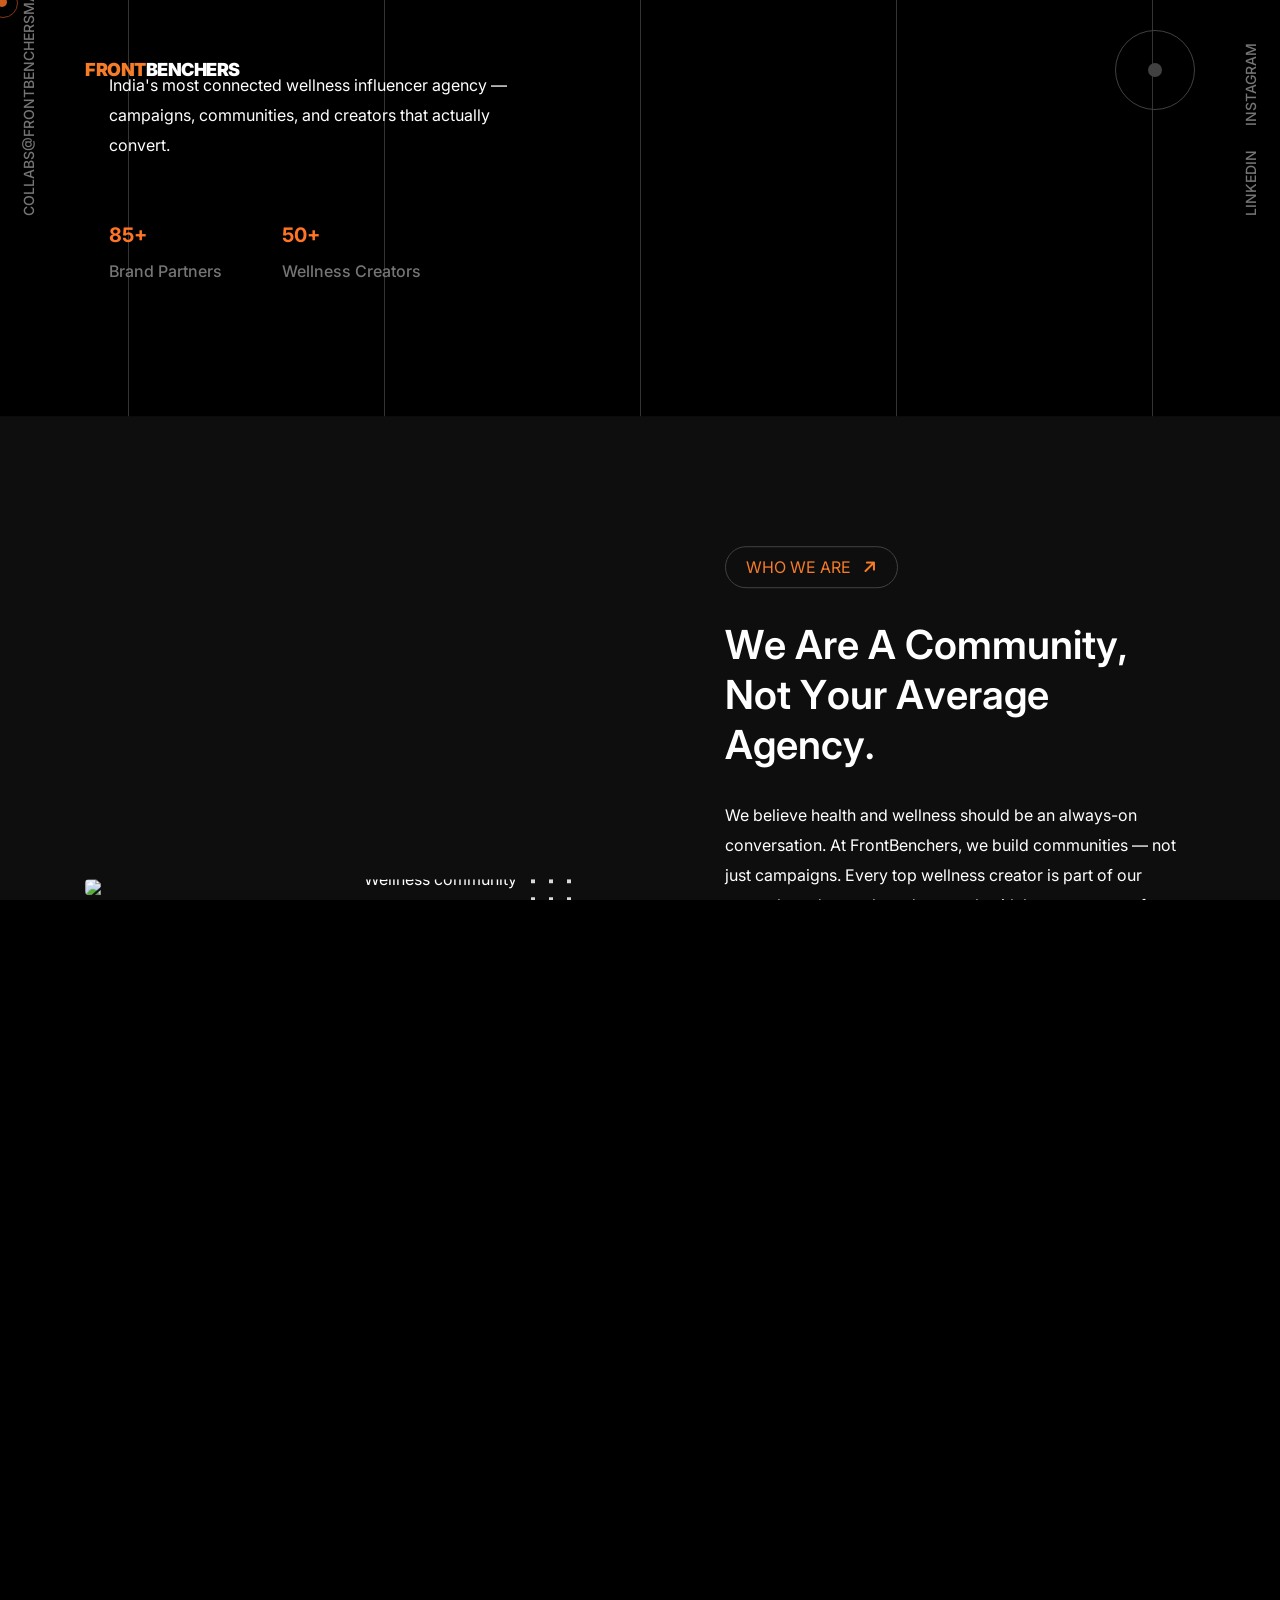
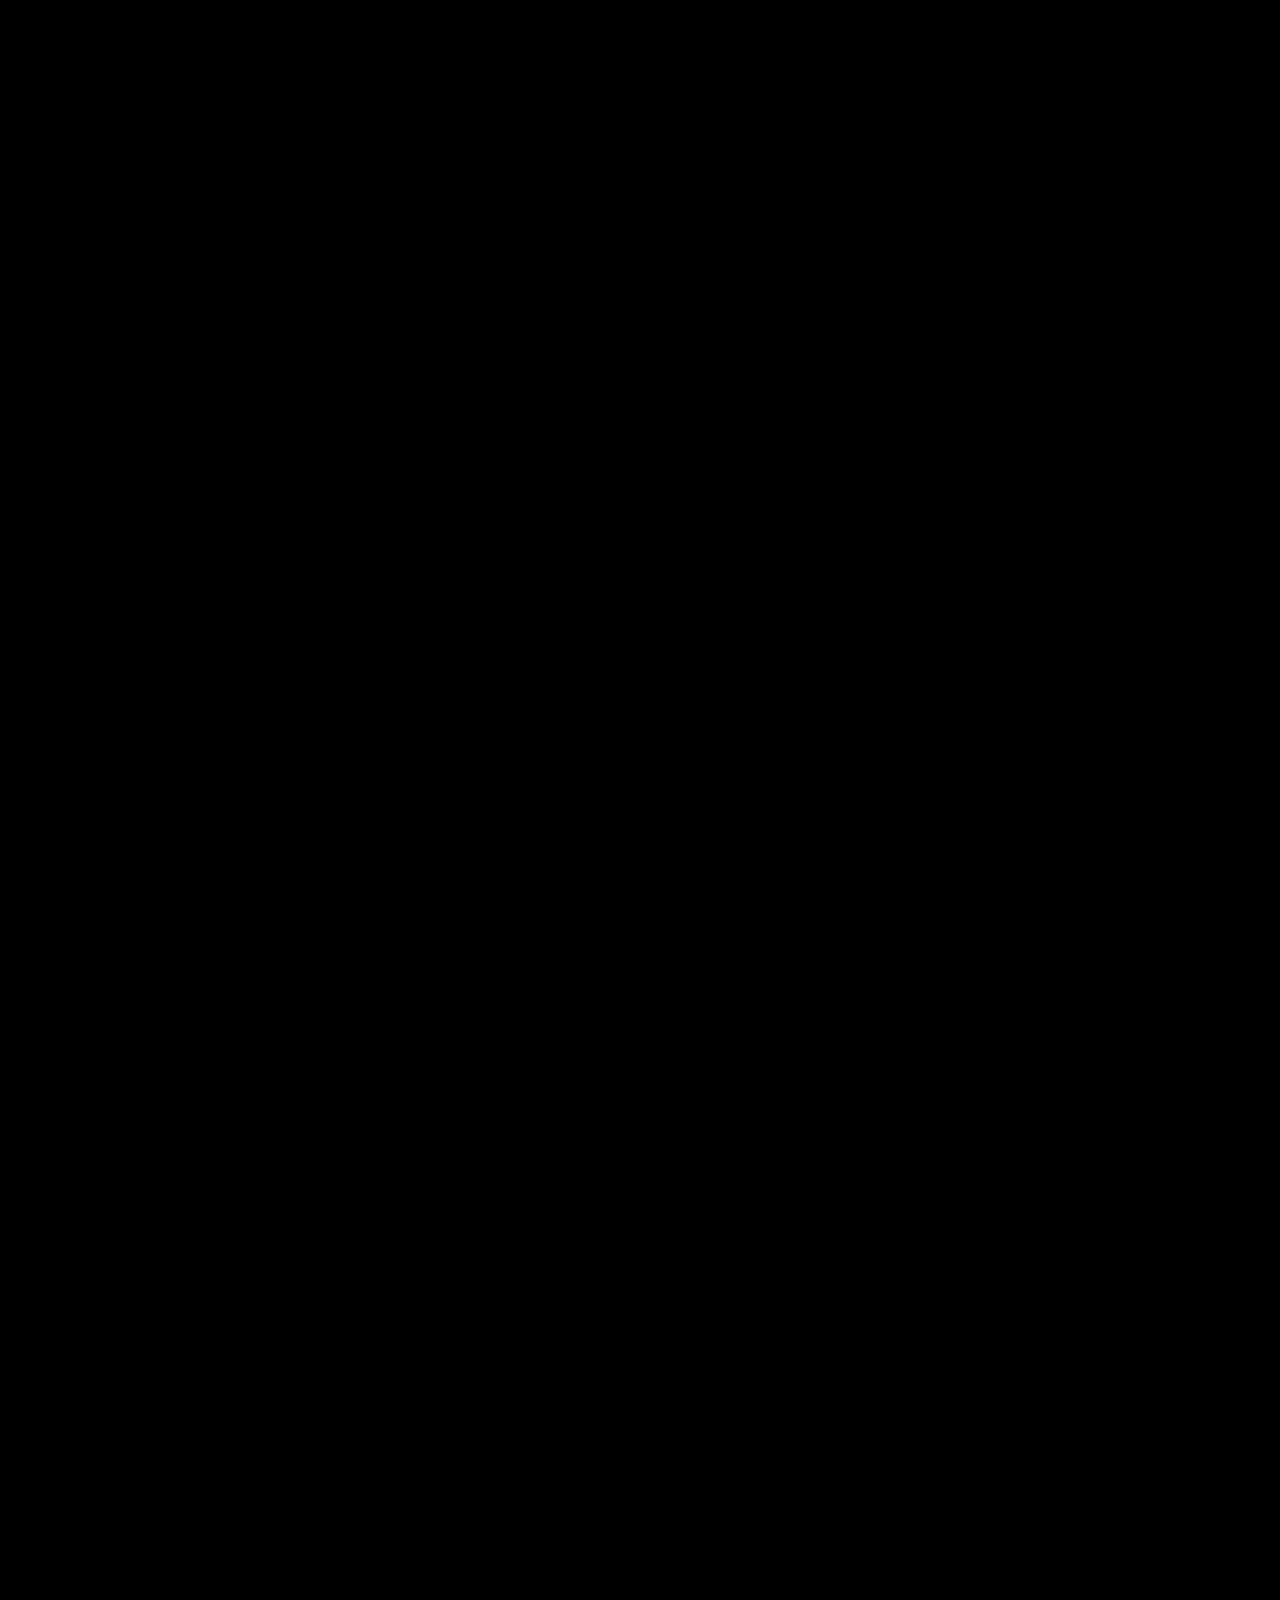
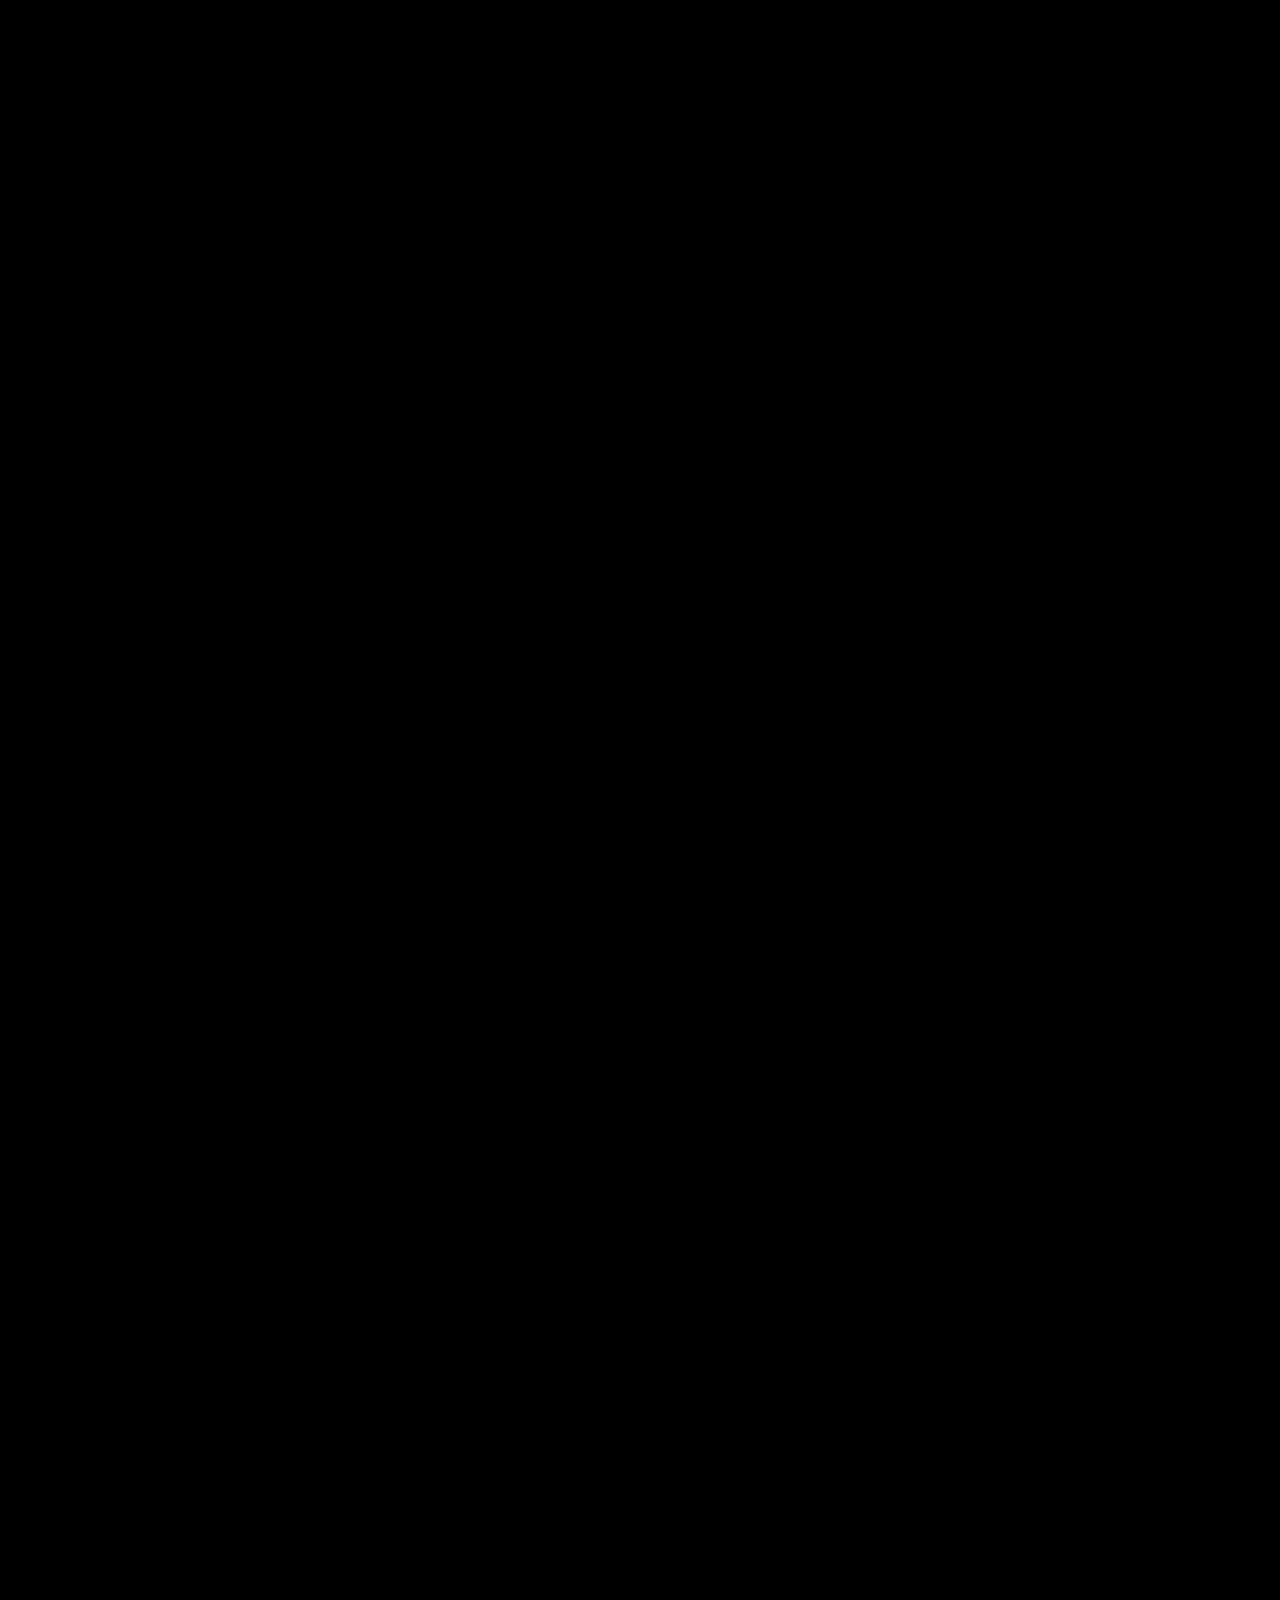
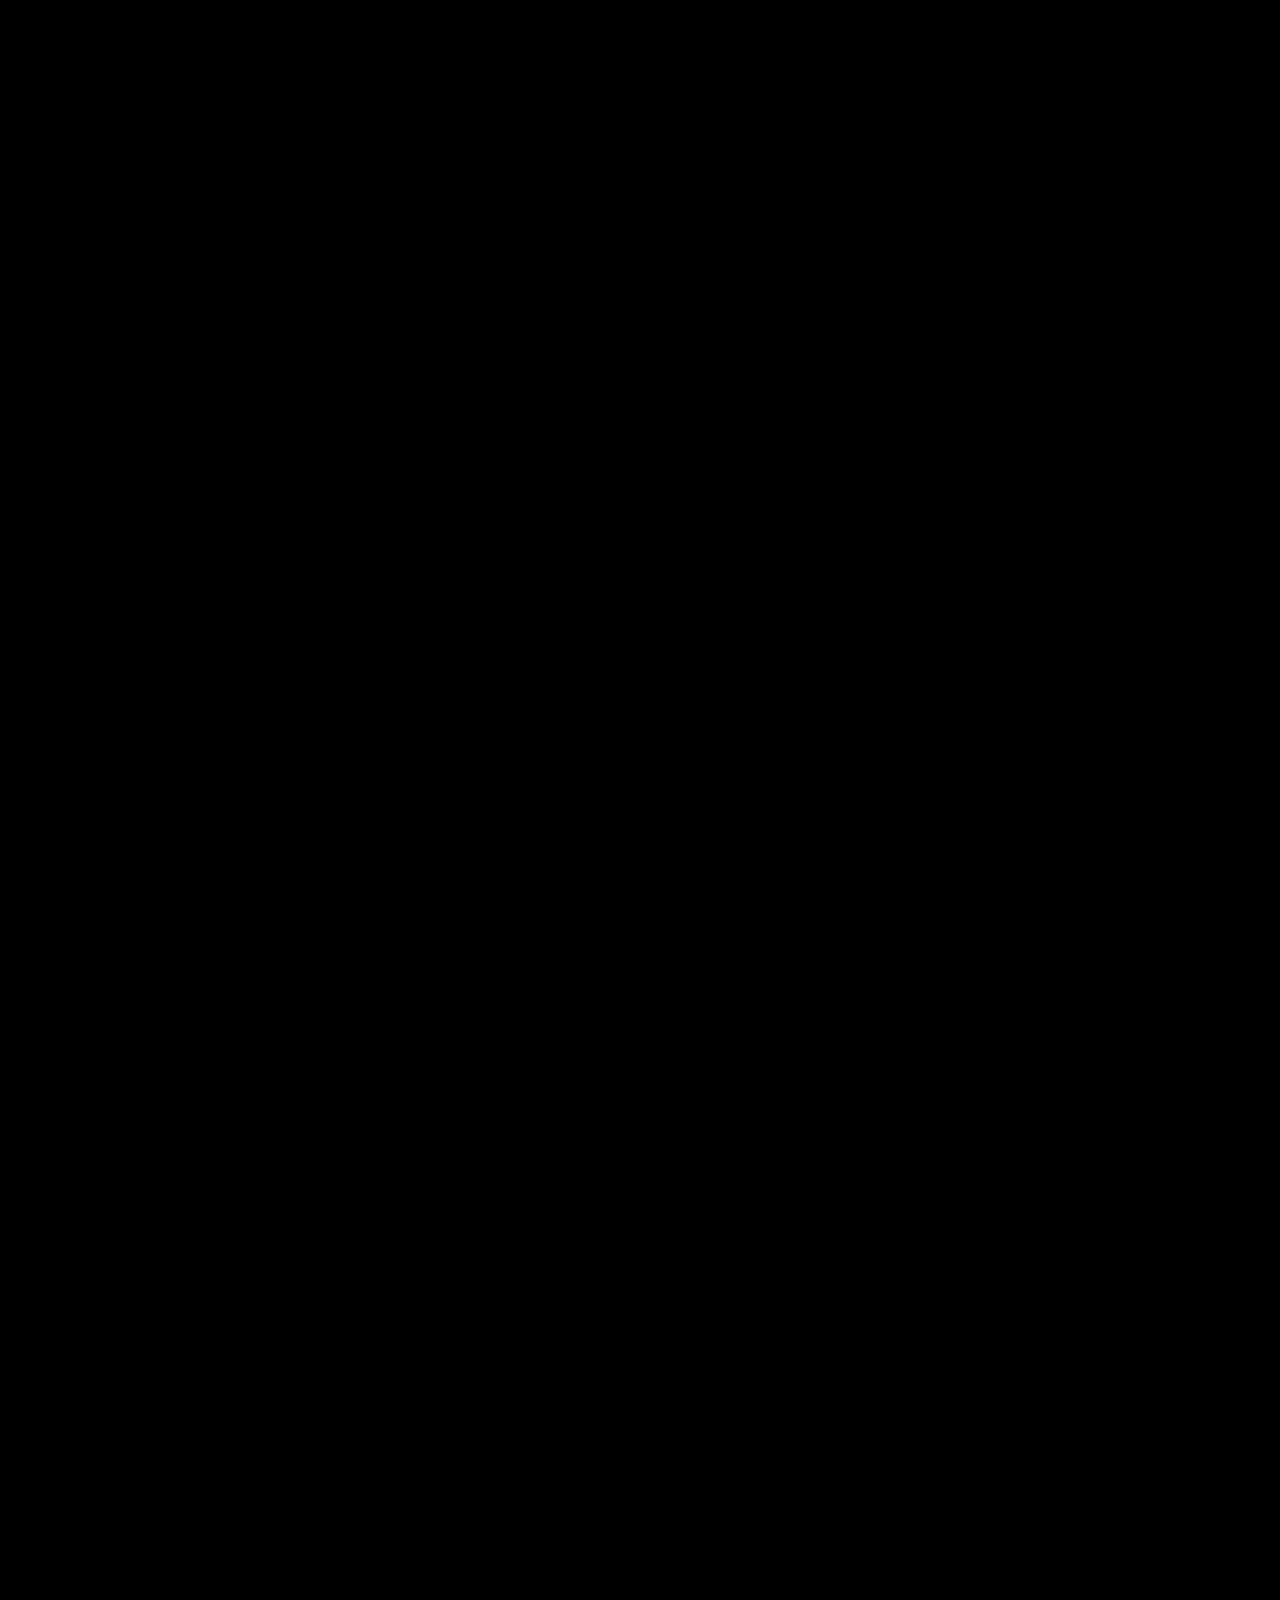
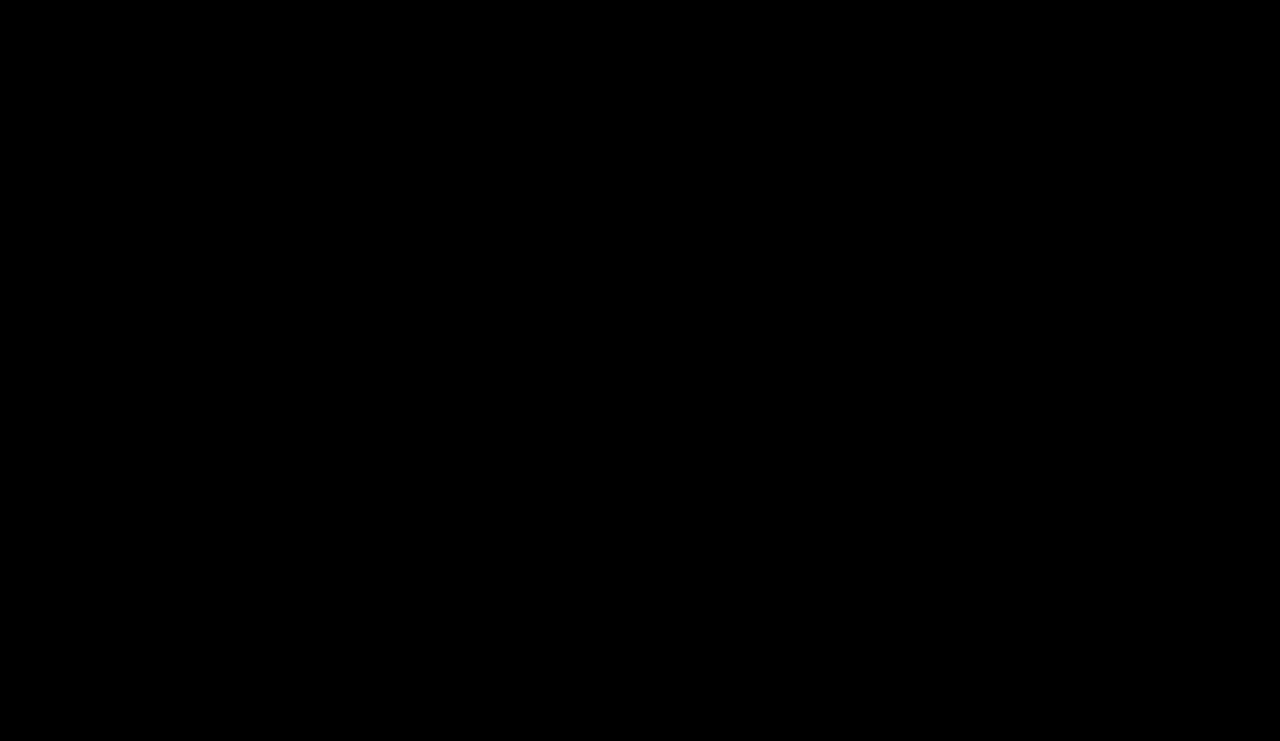
==== index.html @ 35b7f0b0 "Initial commit: FrontBenchers website Static website for FrontBenchers Marketing — India's wellness " ====
<!DOCTYPE html>
<html lang="en">

<head>
   <meta charset="UTF-8">
   <meta http-equiv="X-UA-Compatible" content="IE=edge">
   <meta name="viewport" content="width=device-width, initial-scale=1.0">
   <link rel="shortcut icon" href="assets/images/favicon.png" type="image/x-icon">
   <title>FrontBenchers — India's Wellness Influencer Marketing Agency</title>
   <meta name="keywords" content="wellness influencer marketing, health creators, influencer agency India, wellness brands">
   <meta name="description" content="FrontBenchers is India's leading wellness influencer marketing agency. We connect wellness brands with top health creators to build communities that convert.">
   <link rel="stylesheet" href="assets/vendor/bootstrap/css/bootstrap.min.css">
   <link rel="stylesheet" href="assets/vendor/glyyphter/css/xpovio.css">
   <link rel="stylesheet" href="assets/vendor/font-awesome/css/all.css">
   <link rel="stylesheet" href="assets/vendor/nice-select/css/nice-select.css">
   <link rel="stylesheet" href="assets/vendor/magnific-popup/css/magnific-popup.css">
   <link rel="stylesheet" href="assets/vendor/slick/css/slick.css">
   <link rel="stylesheet" href="assets/css/main.min.css">
   <style>
      /* ===== FrontBenchers Brand Overrides ===== */
      .btn--primary,
      .btn--primary:hover { background: #f57c28 !important; border-color: #f57c28 !important; }
      .sub-title, .sub-title i, a.sub-title { color: #f57c28 !important; }
      .skill-bar { background: #f57c28 !important; }
      .portfolio__single-active .portfolio__single-content { background: #f57c28 !important; }
      .progress-wrap svg path { stroke: #f57c28 !important; }

      /* ===== Campaign card meta ===== */
      .campaign-meta { font-size: 12px; color: #aaa; margin-top: 4px; display: block; }

      /* ===== Stats Strip ===== */
      .fb-stats-strip { background: #0e0e0e; padding: 80px 0; border-top: 1px solid #1a1a1a; border-bottom: 1px solid #1a1a1a; }
      .fb-stat-num { font-size: 52px; font-weight: 800; color: #f57c28; margin-bottom: 6px; display: block; line-height: 1; }
      .fb-stat-lbl { color: #888; font-size: 13px; text-transform: uppercase; letter-spacing: 1.5px; font-weight: 500; }

      /* ===== Brand scrolling logos ===== */
      .brand-text-logo {
         font-size: 15px; font-weight: 700; letter-spacing: 2px;
         color: #555; text-transform: uppercase; white-space: nowrap;
         padding: 0 24px; transition: color 0.3s;
      }
      .brand-text-logo:hover { color: #f57c28; }

      /* ===== Portfolio image sizing ===== */
      .portfolio__single img,
      .portfolio__single-active img {
         width: 100%; height: 380px; object-fit: cover;
      }

      /* ===== Agency images ===== */
      .agency__thumb .thumb-one,
      .agency__thumb .thumb-two {
         width: 100%; height: auto; object-fit: cover; border-radius: 4px;
      }

      /* ===== Blog image sizing ===== */
      .blog__single-thumb img { width: 100%; height: 280px; object-fit: cover; }

      /* ===== Testimonial thumb ===== */
      .testimonial-s__slider-single .thumb img { width: 100%; height: 360px; object-fit: cover; border-radius: 4px; }

      /* ===== FrontBenchers text logo ===== */
      .fb-logo { display: flex; align-items: center; gap: 0; text-decoration: none !important; line-height: 1; }
      .fb-logo span.fb-logo-front { font-size: 18px; font-weight: 900; letter-spacing: -0.5px; color: #f57c28; font-family: 'Inter', sans-serif; }
      .fb-logo span.fb-logo-benchers { font-size: 18px; font-weight: 900; letter-spacing: -0.5px; color: #fff; font-family: 'Inter', sans-serif; }

      /* ===== Mobile hero headline ===== */
      @media (max-width: 575px) {
         .banner h1, .banner .title-anim { font-size: 13vw !important; line-height: 1.05 !important; }
      }

      /* ===== Footer contact — always stacked ===== */
      .footer__single-meta { display: flex !important; flex-direction: column !important; gap: 10px !important; align-items: flex-start !important; }
      .footer__single-meta a { display: block !important; white-space: normal !important; word-break: break-word !important; }
   </style>
</head>

<body>
<div class="my-app">

   <div id="preloader"><div id="loader"></div></div>
   <div class="mouseCursor cursor-outer"></div>
   <div class="mouseCursor cursor-inner"><span>Drag</span></div>

   <!-- ======= HEADER ======= -->
   <header class="header">
      <div class="primary-navbar secondary--navbar">
         <div class="container">
            <div class="row">
               <div class="col-12">
                  <nav class="navbar p-0">
                     <div class="navbar__logo">
                        <a href="index.html" aria-label="home" class="fb-logo">
                           <span class="fb-logo-front">FRONT</span><span class="fb-logo-benchers">BENCHERS</span>
                        </a>
                     </div>
                     <div class="navbar__options">
                        <button class="open-offcanvas-nav d-flex" aria-label="toggle menu" title="open menu"></button>
                     </div>
                  </nav>
               </div>
            </div>
         </div>
      </div>
   </header>

   <!-- ======= OFFCANVAS NAV ======= -->
   <div class="offcanvas-nav">
      <div class="offcanvas-menu">
         <nav class="offcanvas-menu__wrapper">
            <div class="offcanvas-menu__header nav-fade">
               <div class="logo">
                  <a href="index.html" class="fb-logo">
                     <span class="fb-logo-front">FRONT</span><span class="fb-logo-benchers">BENCHERS</span>
                  </a>
               </div>
               <a href="javascript:void(0)" class="close-offcanvas-menu" aria-label="close menu">
                  <i class="fa-light fa-xmark-large"></i>
               </a>
            </div>
            <div class="offcanvas-menu__list">
               <div class="navbar__menu">
                  <ul>
                     <li class="navbar__item nav-fade"><a href="index.html">Home</a></li>
                     <li class="navbar__item nav-fade"><a href="about-us.html">About Us</a></li>
                     <li class="navbar__item nav-fade"><a href="our-services.html">Services</a></li>
                     <li class="navbar__item nav-fade"><a href="our-projects.html">Work</a></li>
                     <li class="navbar__item nav-fade"><a href="blog.html">Blog</a></li>
                     <li class="navbar__item nav-fade"><a href="contact-us.html">Contact</a></li>
                  </ul>
               </div>
            </div>
            <div class="offcanvas-menu__options nav-fade">
               <div class="offcanvas__mobile-options d-flex">
                  <a href="contact-us.html" class="btn btn--secondary">Get in Touch</a>
               </div>
            </div>
            <div class="offcanvas-menu__social social nav-fade">
               <a href="https://www.linkedin.com/company/frontbenchers-marketing" target="_blank" aria-label="LinkedIn">
                  <i class="fa-brands fa-linkedin-in"></i>
               </a>
               <a href="https://www.instagram.com/" target="_blank" aria-label="Instagram">
                  <i class="fa-brands fa-instagram"></i>
               </a>
            </div>
         </nav>
      </div>
   </div>

   <div id="smooth-wrapper">
      <div id="smooth-content">
         <main>

            <!-- ======= BANNER ======= -->
            <section class="banner">
               <div class="container">
                  <div class="row">
                     <div class="col-12">
                        <div class="banner__content">
                           <h1 class="text-uppercase text-start fw-9 mb-0 title-anim">
                              Wellness Brands
                              <span class="text-stroke">Don't Need</span>
                              <span class="interval">
                                 <i class="icon-arrow-top-right"></i>
                                 Ads. They Need Believers.
                              </span>
                           </h1>
                           <div class="banner__content-inner">
                              <p>India's most connected wellness influencer agency — campaigns, communities, and creators that actually convert.</p>
                              <div class="cta section__content-cta">
                                 <div class="single">
                                    <h5 class="fw-7">85+</h5>
                                    <p class="fw-5">Brand Partners</p>
                                 </div>
                                 <div class="single">
                                    <h5 class="fw-7">50+</h5>
                                    <p class="fw-5">Wellness Creators</p>
                                 </div>
                              </div>
                           </div>
                        </div>
                     </div>
                  </div>
               </div>
               <!-- Hero image: woman doing yoga/wellness lifestyle -->
               <img src="https://images.unsplash.com/photo-1571019613454-1cb2f99b2d8b?w=900&h=1000&fit=crop&q=80&auto=format"
                  alt="Wellness lifestyle" class="banner-one-thumb d-none d-sm-block g-ban-one"
                  style="object-fit:cover;">
               <img src="assets/images/star.png" alt="" class="star">
               <div class="banner-left-text banner-social-text d-none d-md-flex">
                  <a href="mailto:collabs@frontbenchersmarketing.com">collabs@frontbenchersmarketing.com</a>
                  <a href="tel:+918287839029">+91 82878 39029</a>
               </div>
               <div class="banner-right-text banner-social-text d-none d-md-flex">
                  <a href="https://www.linkedin.com/company/frontbenchers-marketing" target="_blank">LinkedIn</a>
                  <a href="https://www.instagram.com/" target="_blank">Instagram</a>
               </div>
               <div class="lines d-none d-lg-flex">
                  <div class="line"></div><div class="line"></div><div class="line"></div><div class="line"></div><div class="line"></div>
               </div>
            </section>

            <!-- ======= ABOUT / AGENCY ======= -->
            <section class="section agency">
               <div class="container">
                  <div class="row gaper align-items-center">
                     <div class="col-12 col-lg-6">
                        <div class="agency__thumb">
                           <!-- Wellness community / yoga group -->
                           <img src="https://images.unsplash.com/photo-1599901860904-17e6ed7083a0?w=700&h=480&fit=crop&q=80&auto=format"
                              alt="Wellness community" class="thumb-one fade-left">
                           <!-- Content creator filming -->
                           <img src="https://images.unsplash.com/photo-1611532736597-de2d4265fba3?w=400&h=320&fit=crop&q=80&auto=format"
                              alt="Content creator" class="thumb-two fade-right">
                        </div>
                     </div>
                     <div class="col-12 col-lg-6">
                        <div class="agency__content section__content">
                           <span class="sub-title">WHO WE ARE <i class="fa-solid fa-arrow-right"></i></span>
                           <h2 class="title title-anim">We are a community,<br>not your average agency.</h2>
                           <div class="paragraph">
                              <p>We believe health and wellness should be an always-on conversation. At FrontBenchers, we build communities — not just campaigns. Every top wellness creator is part of our network, and every brand we work with becomes part of something bigger.</p>
                           </div>
                           <div class="skill-wrap">
                              <div class="skill-bar-single">
                                 <div class="skill-bar-title"><p class="primary-text">Influencer Strategy</p></div>
                                 <div class="skill-bar-wrapper" data-percent="95%">
                                    <div class="skill-bar"><div class="skill-bar-percent"><span class="percent-value"></span></div></div>
                                 </div>
                              </div>
                              <div class="skill-bar-single">
                                 <div class="skill-bar-title"><p class="primary-text">Creator Growth &amp; Management</p></div>
                                 <div class="skill-bar-wrapper" data-percent="90%">
                                    <div class="skill-bar"><div class="skill-bar-percent"><span class="percent-value"></span></div></div>
                                 </div>
                              </div>
                              <div class="skill-bar-single">
                                 <div class="skill-bar-title"><p class="primary-text">Campaign Execution</p></div>
                                 <div class="skill-bar-wrapper" data-percent="92%">
                                    <div class="skill-bar"><div class="skill-bar-percent"><span class="percent-value"></span></div></div>
                                 </div>
                              </div>
                           </div>
                           <div class="section__content-cta">
                              <a href="about-us.html" class="btn btn--primary">Our Story</a>
                           </div>
                        </div>
                     </div>
                  </div>
               </div>
               <img src="assets/images/star.png" alt="" class="star">
               <img src="assets/images/agency/dot-large.png" alt="" class="dot-large">
            </section>

            <!-- ======= CAMPAIGNS / PORTFOLIO ======= -->
            <section class="section portfolio pb-0 fade-wrapper position-relative">
               <div class="portfolio__text-slider">
                  <div class="portfolio__text-slider-single"><h2 class="h1"><a href="our-projects.html">our campaigns <i class="fa-sharp fa-solid fa-arrow-down-right"></i></a></h2></div>
                  <div class="portfolio__text-slider-single"><h2 class="h1"><a href="our-projects.html">our campaigns <i class="fa-sharp fa-solid fa-arrow-down-right"></i></a></h2></div>
                  <div class="portfolio__text-slider-single"><h2 class="h1"><a href="our-projects.html">our campaigns <i class="fa-sharp fa-solid fa-arrow-down-right"></i></a></h2></div>
                  <div class="portfolio__text-slider-single"><h2 class="h1"><a href="our-projects.html">our campaigns <i class="fa-sharp fa-solid fa-arrow-down-right"></i></a></h2></div>
                  <div class="portfolio__text-slider-single"><h2 class="h1"><a href="our-projects.html">our campaigns <i class="fa-sharp fa-solid fa-arrow-down-right"></i></a></h2></div>
                  <div class="portfolio__text-slider-single"><h2 class="h1"><a href="our-projects.html">our campaigns <i class="fa-sharp fa-solid fa-arrow-down-right"></i></a></h2></div>
                  <div class="portfolio__text-slider-single"><h2 class="h1"><a href="our-projects.html">our campaigns <i class="fa-sharp fa-solid fa-arrow-down-right"></i></a></h2></div>
               </div>
               <div class="container-fluid">
                  <div class="row gaper">

                     <!-- 1: Minimalist — skincare products flat lay -->
                     <div class="col-12 col-sm-6 col-xl-3">
                        <div class="portfolio__single portfolio__single-active topy-tilt fade-top">
                           <a href="our-projects.html">
                              <img src="https://images.unsplash.com/photo-1556228578-8c89e6adf883?w=700&h=800&fit=crop&q=80&auto=format"
                                 alt="Dr Siddhant x Minimalist skincare campaign">
                           </a>
                           <div class="portfolio__single-content">
                              <a href="our-projects.html"><i class="fa-sharp fa-solid fa-arrow-up-right"></i></a>
                              <h4><a href="our-projects.html">Dr Siddhant × Minimalist</a></h4>
                              <span class="campaign-meta">Skincare · 240K Reach</span>
                           </div>
                        </div>
                     </div>

                     <!-- 2: Terra Origin — protein nutrition -->
                     <div class="col-12 col-sm-6 col-xl-3">
                        <div class="portfolio__single topy-tilt fade-top">
                           <a href="our-projects.html">
                              <img src="https://images.unsplash.com/photo-1593095948071-474c5cc2989d?w=700&h=800&fit=crop&q=80&auto=format"
                                 alt="Dr Manan x Terra Origin nutrition campaign">
                           </a>
                           <div class="portfolio__single-content">
                              <a href="our-projects.html"><i class="fa-sharp fa-solid fa-arrow-up-right"></i></a>
                              <h4><a href="our-projects.html">Dr Manan × Terra Origin</a></h4>
                              <span class="campaign-meta">Nutrition · 58K Reach</span>
                           </div>
                        </div>
                     </div>

                     <!-- 3: Chemist At Play — skincare science -->
                     <div class="col-12 col-sm-6 col-xl-3">
                        <div class="portfolio__single topy-tilt fade-top">
                           <a href="our-projects.html">
                              <img src="https://images.unsplash.com/photo-1571781926291-c477ebfd024b?w=700&h=800&fit=crop&q=80&auto=format"
                                 alt="Sid and Agni x Chemist At Play">
                           </a>
                           <div class="portfolio__single-content">
                              <a href="our-projects.html"><i class="fa-sharp fa-solid fa-arrow-up-right"></i></a>
                              <h4><a href="our-projects.html">Sid &amp; Agni × Chemist At Play</a></h4>
                              <span class="campaign-meta">Skincare · 220K Reach</span>
                           </div>
                        </div>
                     </div>

                     <!-- 4: Samsung — smartwatch wearable -->
                     <div class="col-12 col-sm-6 col-xl-3">
                        <div class="portfolio__single topy-tilt fade-top">
                           <a href="our-projects.html">
                              <img src="https://images.unsplash.com/photo-1544717305-2782549b5136?w=700&h=800&fit=crop&q=80&auto=format"
                                 alt="Dr Siddhant x Samsung Galaxy Watch">
                           </a>
                           <div class="portfolio__single-content">
                              <a href="our-projects.html"><i class="fa-sharp fa-solid fa-arrow-up-right"></i></a>
                              <h4><a href="our-projects.html">Dr Siddhant × Samsung</a></h4>
                              <span class="campaign-meta">Wearables · 104K Reach</span>
                           </div>
                        </div>
                     </div>

                     <!-- 5: Food Strong — healthy eating / nutrition -->
                     <div class="col-12 col-sm-6 col-xl-3">
                        <div class="portfolio__single topy-tilt fade-top">
                           <a href="our-projects.html">
                              <img src="https://images.unsplash.com/photo-1490645935967-10de6ba17061?w=700&h=800&fit=crop&q=80&auto=format"
                                 alt="Dr Manan x Food Strong">
                           </a>
                           <div class="portfolio__single-content">
                              <a href="our-projects.html"><i class="fa-sharp fa-solid fa-arrow-up-right"></i></a>
                              <h4><a href="our-projects.html">Dr Manan × Food Strong</a></h4>
                              <span class="campaign-meta">Nutrition · 69.7K Reach</span>
                           </div>
                        </div>
                     </div>

                     <!-- 6: Dot & Key — skincare routine -->
                     <div class="col-12 col-sm-6 col-xl-3">
                        <div class="portfolio__single topy-tilt fade-top">
                           <a href="our-projects.html">
                              <img src="https://images.unsplash.com/photo-1598440947619-2c35fc9aa908?w=700&h=800&fit=crop&q=80&auto=format"
                                 alt="Dr Agni x Dot and Key">
                           </a>
                           <div class="portfolio__single-content">
                              <a href="our-projects.html"><i class="fa-sharp fa-solid fa-arrow-up-right"></i></a>
                              <h4><a href="our-projects.html">Dr Agni × Dot &amp; Key</a></h4>
                              <span class="campaign-meta">Skincare · 115K Reach</span>
                           </div>
                        </div>
                     </div>

                     <!-- View All CTA card -->
                     <div class="col-12 col-sm-6 col-xl-3">
                        <div class="portfolio__single-alt-wrapper fade-top">
                           <div class="portfolio__single-alt topy-tilt">
                              <h4><a href="our-projects.html">view all work</a></h4>
                              <a href="our-projects.html" class="arr"><i class="fa-sharp fa-solid fa-arrow-up-right"></i></a>
                              <img src="assets/images/portfolio/dot.png" alt="" class="dot-one">
                              <img src="assets/images/portfolio/dot.png" alt="" class="dot-two">
                           </div>
                        </div>
                     </div>

                     <!-- 7: Cross-collab 2.5M views — social media / reels -->
                     <div class="col-12 col-sm-6 col-xl-3">
                        <div class="portfolio__single topy-tilt fade-top">
                           <a href="our-projects.html">
                              <img src="https://images.unsplash.com/photo-1611162617213-7d7a39e9b1d7?w=700&h=800&fit=crop&q=80&auto=format"
                                 alt="Dr Sid x Maulika Sharma cross collab 2.5M views">
                           </a>
                           <div class="portfolio__single-content">
                              <a href="our-projects.html"><i class="fa-sharp fa-solid fa-arrow-up-right"></i></a>
                              <h4><a href="our-projects.html">Dr Sid × Maulika Sharma</a></h4>
                              <span class="campaign-meta">Cross-Collab · 2.5M Views</span>
                           </div>
                        </div>
                     </div>

                  </div>
               </div>
               <div class="lines d-none d-lg-flex">
                  <div class="line"></div><div class="line"></div><div class="line"></div><div class="line"></div><div class="line"></div>
               </div>
            </section>

            <!-- ======= SERVICES / OFFER ======= -->
            <section class="section offer fade-wrapper light">
               <div class="container">
                  <div class="row gaper">
                     <div class="col-12 col-lg-5">
                        <div class="offer__content section__content">
                           <span class="sub-title">WHAT WE DO <i class="fa-solid fa-arrow-right"></i></span>
                           <h2 class="title title-anim">How We Help Wellness Brands Win</h2>
                           <div class="paragraph">
                              <p>From finding the right creator to executing campaigns that feel authentic — we handle everything. No middle-men, faster turnarounds, and the best access to India's top wellness voices.</p>
                           </div>
                           <div class="section__content-cta">
                              <a href="our-services.html" class="btn btn--secondary">view all services</a>
                           </div>
                        </div>
                     </div>
                     <div class="col-12 col-lg-7 col-xl-6 offset-xl-1">
                        <div class="offer__cta">
                           <!-- Each hover shows a relevant services image -->
                           <div class="offer__cta-single fade-top">
                              <span class="sub-title">01 <i class="fa-solid fa-arrow-right"></i></span>
                              <h2><a href="our-services.html">Influencer Campaigns <i class="fa-sharp fa-solid fa-arrow-up-right"></i></a></h2>
                              <div class="offer-thumb-hover d-none d-md-block"
                                 style="background-image:url('https://images.unsplash.com/photo-1611532736597-de2d4265fba3?w=600&h=400&fit=crop&q=80&auto=format');background-size:cover;background-position:center;"></div>
                           </div>
                           <div class="offer__cta-single fade-top">
                              <span class="sub-title">02 <i class="fa-solid fa-arrow-right"></i></span>
                              <h2><a href="our-services.html">Creator Discovery <i class="fa-sharp fa-solid fa-arrow-up-right"></i></a></h2>
                              <div class="offer-thumb-hover d-none d-md-block"
                                 style="background-image:url('https://images.unsplash.com/photo-1529156069898-49953e39b3ac?w=600&h=400&fit=crop&q=80&auto=format');background-size:cover;background-position:center;"></div>
                           </div>
                           <div class="offer__cta-single fade-top">
                              <span class="sub-title">03 <i class="fa-solid fa-arrow-right"></i></span>
                              <h2><a href="our-services.html">Community Building <i class="fa-sharp fa-solid fa-arrow-up-right"></i></a></h2>
                              <div class="offer-thumb-hover d-none d-md-block"
                                 style="background-image:url('https://images.unsplash.com/photo-1558618666-fcd25c85cd64?w=600&h=400&fit=crop&q=80&auto=format');background-size:cover;background-position:center;"></div>
                           </div>
                           <div class="offer__cta-single fade-top">
                              <span class="sub-title">04 <i class="fa-solid fa-arrow-right"></i></span>
                              <h2><a href="our-services.html">Brand Consulting <i class="fa-sharp fa-solid fa-arrow-up-right"></i></a></h2>
                              <div class="offer-thumb-hover d-none d-md-block"
                                 style="background-image:url('https://images.unsplash.com/photo-1600880292203-757bb62b4baf?w=600&h=400&fit=crop&q=80&auto=format');background-size:cover;background-position:center;"></div>
                           </div>
                        </div>
                     </div>
                  </div>
               </div>
               <img src="assets/images/offer/star.png" alt="" class="star">
               <div class="lines d-none d-lg-flex">
                  <div class="line"></div><div class="line"></div><div class="line"></div><div class="line"></div><div class="line"></div>
               </div>
            </section>

            <!-- ======= STATS STRIP ======= -->
            <div class="fb-stats-strip">
               <div class="container">
                  <div class="row justify-content-center text-center gaper">
                     <div class="col-6 col-md-3">
                        <span class="fb-stat-num">50+</span>
                        <span class="fb-stat-lbl">Wellness Creators</span>
                     </div>
                     <div class="col-6 col-md-3">
                        <span class="fb-stat-num">85+</span>
                        <span class="fb-stat-lbl">Brand Partners</span>
                     </div>
                     <div class="col-6 col-md-3">
                        <span class="fb-stat-num">&#8377;7.5Cr</span>
                        <span class="fb-stat-lbl">Revenue Generated</span>
                     </div>
                     <div class="col-6 col-md-3">
                        <span class="fb-stat-num">2.5M+</span>
                        <span class="fb-stat-lbl">Views on Top Collab</span>
                     </div>
                  </div>
               </div>
            </div>

            <!-- ======= TESTIMONIALS ======= -->
            <section class="section testimonial pt-0 position-relative">
               <div class="testimonial__text-slider">
                  <div class="testimonial__text-slider-single"><h2 class="h1"><a href="contact-us.html">what brands say <i class="fa-sharp fa-solid fa-arrow-down-right"></i></a></h2></div>
                  <div class="testimonial__text-slider-single"><h2 class="h1"><a href="contact-us.html">what brands say <i class="fa-sharp fa-solid fa-arrow-down-right"></i></a></h2></div>
                  <div class="testimonial__text-slider-single"><h2 class="h1"><a href="contact-us.html">what brands say <i class="fa-sharp fa-solid fa-arrow-down-right"></i></a></h2></div>
                  <div class="testimonial__text-slider-single"><h2 class="h1"><a href="contact-us.html">what brands say <i class="fa-sharp fa-solid fa-arrow-down-right"></i></a></h2></div>
                  <div class="testimonial__text-slider-single"><h2 class="h1"><a href="contact-us.html">what brands say <i class="fa-sharp fa-solid fa-arrow-down-right"></i></a></h2></div>
               </div>
               <div class="container position-relative">
                  <div class="row">
                     <div class="col-12 col-xxl-10">
                        <div class="testimonial-s__slider">

                           <!-- Testimonial 1 — female marketing executive -->
                           <div class="testimonial-s__slider-single">
                              <div class="row gaper align-items-center">
                                 <div class="col-12 col-lg-4 col-xxl-4">
                                    <div class="thumb">
                                       <img src="https://images.unsplash.com/photo-1573496359142-b8d87734a5a2?w=500&h=600&fit=crop&q=80&auto=format"
                                          alt="Brand partner testimonial">
                                       <svg xmlns="http://www.w3.org/2000/svg" width="44" height="322" viewBox="0 0 44 322" fill="none" class="d-none d-lg-block">
                                          <path d="M43 -0.000976562V151.999L2 192.999H43V321.999" stroke="#414141"/>
                                       </svg>
                                    </div>
                                 </div>
                                 <div class="col-12 col-lg-7 offset-lg-1 col-xxl-7 offset-xxl-1">
                                    <div class="testimonial-s__content">
                                       <div class="quote"><i class="fa-solid fa-quote-right"></i></div>
                                       <div class="content">
                                          <h4>FrontBenchers didn't just deliver a campaign — they found us creators who genuinely believed in our products. The authenticity showed, and so did the results.</h4>
                                       </div>
                                       <div class="content-cta">
                                          <h5>Marketing Head</h5>
                                          <p>Wellness Brand Partner</p>
                                       </div>
                                    </div>
                                 </div>
                              </div>
                           </div>

                           <!-- Testimonial 2 — male brand director -->
                           <div class="testimonial-s__slider-single">
                              <div class="row gaper align-items-center">
                                 <div class="col-12 col-lg-4 col-xxl-4">
                                    <div class="thumb">
                                       <img src="https://images.unsplash.com/photo-1507003211169-0a1dd7228f2d?w=500&h=600&fit=crop&q=80&auto=format"
                                          alt="Brand director testimonial">
                                       <svg xmlns="http://www.w3.org/2000/svg" width="44" height="322" viewBox="0 0 44 322" fill="none" class="d-none d-lg-block">
                                          <path d="M43 -0.000976562V151.999L2 192.999H43V321.999" stroke="#414141"/>
                                       </svg>
                                    </div>
                                 </div>
                                 <div class="col-12 col-lg-7 offset-lg-1 col-xxl-7 offset-xxl-1">
                                    <div class="testimonial-s__content">
                                       <div class="quote"><i class="fa-solid fa-quote-right"></i></div>
                                       <div class="content">
                                          <h4>Direct access to India's top health creators — no middlemen, no delays. FrontBenchers made our campaign feel native, not sponsored. That's rare.</h4>
                                       </div>
                                       <div class="content-cta">
                                          <h5>Brand Director</h5>
                                          <p>Nutrition Brand Partner</p>
                                       </div>
                                    </div>
                                 </div>
                              </div>
                           </div>

                           <!-- Testimonial 3 — female founder -->
                           <div class="testimonial-s__slider-single">
                              <div class="row gaper align-items-center">
                                 <div class="col-12 col-lg-4 col-xxl-4">
                                    <div class="thumb">
                                       <img src="https://images.unsplash.com/photo-1494790108377-be9c29b29330?w=500&h=600&fit=crop&q=80&auto=format"
                                          alt="Founder testimonial">
                                       <svg xmlns="http://www.w3.org/2000/svg" width="44" height="322" viewBox="0 0 44 322" fill="none" class="d-none d-lg-block">
                                          <path d="M43 -0.000976562V151.999L2 192.999H43V321.999" stroke="#414141"/>
                                       </svg>
                                    </div>
                                 </div>
                                 <div class="col-12 col-lg-7 offset-lg-1 col-xxl-7 offset-xxl-1">
                                    <div class="testimonial-s__content">
                                       <div class="quote"><i class="fa-solid fa-quote-right"></i></div>
                                       <div class="content">
                                          <h4>The cross-creator collab FrontBenchers put together was unlike anything we'd tried. Over 1 million views and a surge in product enquiries — we were blown away.</h4>
                                       </div>
                                       <div class="content-cta">
                                          <h5>Founder</h5>
                                          <p>Skincare Brand Partner</p>
                                       </div>
                                    </div>
                                 </div>
                              </div>
                           </div>

                        </div>
                     </div>
                  </div>
                  <div class="slide-group justify-content-start">
                     <a href="javascript:void(0)" aria-label="previous" class="slide-btn prev-testimonial-three"><i class="fa-light fa-angle-left"></i></a>
                     <a href="javascript:void(0)" aria-label="next" class="slide-btn next-testimonial-three"><i class="fa-light fa-angle-right"></i></a>
                  </div>
               </div>
               <div class="other-section">
                  <img class="other-section-image"
                     src="https://images.unsplash.com/photo-1573496359142-b8d87734a5a2?w=500&h=600&fit=crop&q=80&auto=format"
                     alt="">
               </div>
               <div class="lines d-none d-lg-flex">
                  <div class="line"></div><div class="line"></div><div class="line"></div><div class="line"></div><div class="line"></div>
               </div>
            </section>

            <!-- ======= BLOG TEASER ======= -->
            <section class="section blog fade-wrapper">
               <div class="container">
                  <div class="row justify-content-center">
                     <div class="col-12 col-lg-8">
                        <div class="section__header text-center">
                           <span class="sub-title">INSIGHTS &amp; PERSPECTIVES <i class="fa-solid fa-arrow-right"></i></span>
                           <h2 class="title title-anim">From the Wellness Marketing Front Line</h2>
                        </div>
                     </div>
                  </div>
                  <div class="row gaper">
                     <!-- Blog 1 — fitness / running / micro-influencer -->
                     <div class="col-12 col-md-6">
                        <div class="blog__single fade-top">
                           <div class="blog__single-thumb topy-tilt">
                              <a href="blog-single.html">
                                 <img src="https://images.unsplash.com/photo-1552674605-db6ffd4facb5?w=800&h=520&fit=crop&q=80&auto=format"
                                    alt="Why micro-influencers are winning in Indian wellness marketing">
                              </a>
                           </div>
                           <div class="blog__single-content">
                              <h4><a href="blog-single.html">Why Micro-Influencers Are Winning in Indian Wellness Marketing</a></h4>
                              <div class="blog__single-meta">
                                 <a href="blog.html" class="sub-title">Strategy <i class="fa-solid fa-arrow-right"></i></a>
                                 <p>May 2025</p>
                              </div>
                           </div>
                        </div>
                     </div>
                     <!-- Blog 2 — creator / social media growth -->
                     <div class="col-12 col-md-6">
                        <div class="blog__single fade-top">
                           <div class="blog__single-thumb topy-tilt">
                              <a href="blog-single.html">
                                 <img src="https://images.unsplash.com/photo-1611162616305-c69b3fa7fbe0?w=800&h=520&fit=crop&q=80&auto=format"
                                    alt="How we grew a creator from 15K to 440K followers">
                              </a>
                           </div>
                           <div class="blog__single-content">
                              <h4><a href="blog-single.html">How We Grew a Creator from 15K to 440K Followers in 2 Years</a></h4>
                              <div class="blog__single-meta">
                                 <a href="blog.html" class="sub-title">Creator Growth <i class="fa-solid fa-arrow-right"></i></a>
                                 <p>April 2025</p>
                              </div>
                           </div>
                        </div>
                     </div>
                  </div>
               </div>
            </section>

            <!-- ======= BRANDS SCROLLING STRIP ======= -->
            <div class="sponsor section pb-0">
               <div class="container-fluid">
                  <div class="row justify-content-center">
                     <div class="col-12">
                        <div class="sponsor__slider">
                           <div class="sponsor__slider-item"><span class="brand-text-logo">Minimalist</span></div>
                           <div class="sponsor__slider-item"><span class="brand-text-logo">Terra Origin</span></div>
                           <div class="sponsor__slider-item"><span class="brand-text-logo">Chemist At Play</span></div>
                           <div class="sponsor__slider-item"><span class="brand-text-logo">Dot &amp; Key</span></div>
                           <div class="sponsor__slider-item"><span class="brand-text-logo">Food Strong</span></div>
                           <div class="sponsor__slider-item"><span class="brand-text-logo">Samsung</span></div>
                           <div class="sponsor__slider-item"><span class="brand-text-logo">Minimalist</span></div>
                           <div class="sponsor__slider-item"><span class="brand-text-logo">Terra Origin</span></div>
                           <div class="sponsor__slider-item"><span class="brand-text-logo">Chemist At Play</span></div>
                           <div class="sponsor__slider-item"><span class="brand-text-logo">Dot &amp; Key</span></div>
                           <div class="sponsor__slider-item"><span class="brand-text-logo">Food Strong</span></div>
                           <div class="sponsor__slider-item"><span class="brand-text-logo">Samsung</span></div>
                        </div>
                     </div>
                  </div>
                  <div class="lines d-none d-lg-flex">
                     <div class="line"></div><div class="line"></div><div class="line"></div><div class="line"></div><div class="line"></div>
                  </div>
               </div>
            </div>

            <!-- ======= NEXT PAGE TEASER ======= -->
            <section class="section next-page">
               <div class="container">
                  <div class="row justify-content-center">
                     <div class="col-12 col-lg-8">
                        <div class="section__header text-center">
                           <a href="about-us.html" class="sub-title mb-0">Next Page <i class="fa-solid fa-arrow-right"></i></a>
                        </div>
                     </div>
                  </div>
               </div>
               <div class="next__text-slider">
                  <div class="next__text-slider-single"><h2 class="h1"><a href="about-us.html">About Us <i class="fa-sharp fa-solid fa-arrow-down-right"></i></a></h2></div>
                  <div class="next__text-slider-single"><h2 class="h1"><a href="about-us.html">About Us <i class="fa-sharp fa-solid fa-arrow-down-right"></i></a></h2></div>
                  <div class="next__text-slider-single"><h2 class="h1"><a href="about-us.html">About Us <i class="fa-sharp fa-solid fa-arrow-down-right"></i></a></h2></div>
                  <div class="next__text-slider-single"><h2 class="h1"><a href="about-us.html">About Us <i class="fa-sharp fa-solid fa-arrow-down-right"></i></a></h2></div>
                  <div class="next__text-slider-single"><h2 class="h1"><a href="about-us.html">About Us <i class="fa-sharp fa-solid fa-arrow-down-right"></i></a></h2></div>
                  <div class="next__text-slider-single"><h2 class="h1"><a href="about-us.html">About Us <i class="fa-sharp fa-solid fa-arrow-down-right"></i></a></h2></div>
                  <div class="next__text-slider-single"><h2 class="h1"><a href="about-us.html">About Us <i class="fa-sharp fa-solid fa-arrow-down-right"></i></a></h2></div>
               </div>
               <div class="lines d-none d-lg-flex">
                  <div class="line"></div><div class="line"></div><div class="line"></div><div class="line"></div><div class="line"></div>
               </div>
            </section>

         </main>

         <!-- ======= FOOTER ======= -->
         <footer class="footer section pb-0" data-background="assets/images/footer/footer-bg.png">
            <div class="container">
               <div class="row gaper">
                  <div class="col-12 col-lg-5 col-xl-6">
                     <div class="footer__single">
                        <a href="index.html" class="logo fb-logo"><span class="fb-logo-front">FRONT</span><span class="fb-logo-benchers">BENCHERS</span></a>
                        <div class="footer__single-meta">
                           <a href="mailto:collabs@frontbenchersmarketing.com">
                              <i class="fa-sharp fa-solid fa-envelope"></i> collabs@frontbenchersmarketing.com
                           </a>
                           <a href="tel:+918287839029">
                              <i class="fa-sharp fa-solid fa-phone-volume"></i> +91 82878 39029
                           </a>
                           <a href="https://www.linkedin.com/company/frontbenchers-marketing" target="_blank">
                              <i class="fa-brands fa-linkedin-in"></i> LinkedIn
                           </a>
                        </div>
                        <div class="footer__cta text-start">
                           <a href="contact-us.html" class="btn btn--secondary">Get in Touch</a>
                        </div>
                     </div>
                  </div>
                  <div class="col-12 col-lg-2 col-xl-2">
                     <div class="footer__single">
                        <div class="footer__single-intro"><h5>Explore</h5></div>
                        <div class="footer__single-content">
                           <ul>
                              <li><a href="about-us.html">About Us</a></li>
                              <li><a href="our-services.html">Services</a></li>
                              <li><a href="our-projects.html">Work</a></li>
                              <li><a href="blog.html">Blog</a></li>
                              <li><a href="contact-us.html">Contact</a></li>
                           </ul>
                        </div>
                     </div>
                  </div>
                  <div class="col-12 col-lg-5 col-xl-4">
                     <div class="footer__single">
                        <div class="footer__single-intro"><h5>Stay in the loop</h5></div>
                        <div class="footer__single-content">
                           <p>Join our newsletter for wellness marketing insights, creator stories, and campaign ideas delivered to your inbox.</p>
                           <div class="footer__single-form">
                              <form action="#" method="post">
                                 <div class="input-email">
                                    <input type="email" name="subscribe-news" id="subscribeNews" placeholder="Enter Your Email" required>
                                    <button type="submit" class="subscribe"><i class="fa-sharp fa-solid fa-paper-plane"></i></button>
                                 </div>
                              </form>
                           </div>
                        </div>
                     </div>
                  </div>
               </div>
               <div class="row">
                  <div class="col-12">
                     <div class="footer__copyright">
                        <div class="row align-items-center gaper">
                           <div class="col-12 col-lg-8">
                              <div class="footer__copyright-text text-center text-lg-start">
                                 <p>Copyright &copy; <span id="copyYear"></span> FrontBenchers Marketing. All Rights Reserved.</p>
                              </div>
                           </div>
                           <div class="col-12 col-lg-4">
                              <div class="social justify-content-center justify-content-lg-end">
                                 <a href="https://www.linkedin.com/company/frontbenchers-marketing" target="_blank" aria-label="LinkedIn"><i class="fa-brands fa-linkedin-in"></i></a>
                                 <a href="https://www.instagram.com/" target="_blank" aria-label="Instagram"><i class="fa-brands fa-instagram"></i></a>
                              </div>
                           </div>
                        </div>
                     </div>
                  </div>
               </div>
            </div>
         </footer>

      </div>
   </div>

   <button class="progress-wrap" aria-label="scroll indicator" title="go to top">
      <span></span>
      <svg class="progress-circle svg-content" width="100%" height="100%" viewBox="-1 -1 102 102">
         <path d="M50,1 a49,49 0 0,1 0,98 a49,49 0 0,1 0,-98"/>
      </svg>
   </button>
   <div class="line"><span></span><span></span><span></span><span></span><span></span></div>

   <script src="assets/vendor/jquery/jquery-3.7.0.min.js"></script>
   <script src="assets/vendor/bootstrap/js/bootstrap.bundle.min.js"></script>
   <script src="assets/vendor/nice-select/js/jquery.nice-select.min.js"></script>
   <script src="assets/vendor/magnific-popup/js/jquery.magnific-popup.min.js"></script>
   <script src="assets/vendor/slick/js/slick.min.js"></script>
   <script src="assets/vendor/images-loaded/imagesloaded.pkgd.min.js"></script>
   <script src="assets/vendor/isotope/isotope.pkgd.min.js"></script>
   <script src="assets/vendor/gsap/chroma.min.js"></script>
   <script src="assets/vendor/gsap/SplitText.min.js"></script>
   <script src="assets/vendor/gsap/ScrollSmoother.min.js"></script>
   <script src="assets/vendor/gsap/ScrollToPlugin.min.js"></script>
   <script src="assets/vendor/gsap/ScrollTrigger.min.js"></script>
   <script src="assets/vendor/gsap/gsap.min.js"></script>
   <script src="assets/vendor/vanilla-tilt/tilt.jquery.js"></script>
   <script src="assets/js/plugins.js"></script>
   <script src="assets/js/main.js"></script>
</body>
</html>
---- assets/vendor/glyyphter/css/xpovio.css ----
/* Generated by Glyphter (http://www.glyphter.com) on  Tue Jul 04 2023*/
@font-face {
    font-family: 'xtrem';
    src: url('../fonts/xtrem.eot');
    src: url('../fonts/xtrem.eot?#iefix') format('embedded-opentype'),
         url('../fonts/xtrem.woff') format('woff'),
         url('../fonts/xtrem.ttf') format('truetype'),
         url('../fonts/xtrem.svg#xtrem') format('svg');
    font-weight: normal;
    font-style: normal;
}
[class*='icon-']:before{
	display: inline-block;
   font-family: 'xtrem';
   font-style: normal;
   font-weight: normal;
   line-height: 1;
   -webkit-font-smoothing: antialiased;
   -moz-osx-font-smoothing: grayscale
}
.icon-arrow-top-right:before{content:'\0041';}
---- assets/css/main.min.css ----
@import"https://fonts.googleapis.com/css2?family=Inter:wght@100;200;300;400;500;600;700;800;900&display=swap";:root{--inter: "Inter", sans-serif;--theme-font: var(--inter);--theme-bg: #000000;--theme-color: #ffffff;--white: #ffffff;--black: #000000;--primary-color: #ff7425;--secondary-color: #757575;--tertiary-color: #0e0e0e;--quaternary-color: #040404;--quinary-color: #c1c1c1;--senary-color: #191919;--septenary-color: #101010;--octonary-color: #1a1a1a;--nonary-color: #d9d9d9;--transition: all 0.3s ease-in-out;--shadow: 0 0 12px rgba(0, 0, 0, 0.1);--shadow-secondary: 0 0 31px rgba(0, 0, 0, 0.1)}*{margin:0px;padding:0px;box-sizing:border-box}*::-moz-selection{color:#fff;background-color:#1770c8}*::selection{color:#fff;background-color:#1770c8}html{scroll-behavior:smooth}body{font-family:var(--theme-font);font-size:16px;line-height:0px;font-weight:400;color:var(--theme-color);background-color:var(--theme-bg);overflow-x:clip;max-width:100vw}body::-webkit-scrollbar{width:5px}body::-webkit-scrollbar-track{background-color:#cae6f7;border-radius:5px}body::-webkit-scrollbar-button,body::-webkit-scrollbar-thumb{background-color:var(--primary-color);border-radius:5px}.body-active{height:100vh;overflow:clip}.my-app{position:relative;min-width:100vw;min-height:100vh;max-width:100vw;max-height:100vh;overflow-x:clip}button{background-color:rgba(0,0,0,0);border:0px;outline:0px}a,button{text-decoration:none;display:inline-flex;align-items:center;gap:8px;outline:0px;border:0px;transition:var(--transition);cursor:pointer}a i,button i{font-size:inherit;line-height:inherit;color:inherit;transition:none}a:hover,button:hover{text-decoration:none;border:0px;outline:0px}a:focus,button:focus{box-shadow:none;outline:0px}ul,ol{list-style-type:none;list-style-position:inside;margin:0px;padding:0px}hr,blockquote,textarea{margin:0px}input,textarea{border:0px;outline:0px}input:focus,textarea:focus{box-shadow:none}input::-webkit-outer-spin-button,input::-webkit-inner-spin-button{-webkit-appearance:none;margin:0px}input[type=number]{-moz-appearance:textfield;-webkit-appearance:textfield;appearance:textfield}input[type=checkbox]{width:initial;height:initial}textarea{min-height:150px;resize:none}table{border-collapse:collapse;border-spacing:0px}iframe{border:0px;width:100%}h1,h2,h3,h4,h5,h6,p{font-family:var(--inter);padding:0px;margin:0px;color:var(--theme-color)}.container{padding-left:15px !important;padding-right:15px !important}.container-fluid{padding-left:15px !important;padding-right:15px !important}.row{margin-left:-15px !important;margin-right:-15px !important}.row>*{padding-left:15px !important;padding-right:15px !important}p,th,td,li,input,textarea,select,label,blockquote,span{font-size:16px;line-height:30px;font-weight:400;color:var(--theme-color)}.primary-text{font-size:20px;line-height:30px}.secondary-text{font-size:28px;line-height:38px}.tertiary-text{font-size:14px;line-height:24px}a,button{font-size:16px;line-height:18px;color:var(--theme-color);font-weight:500;cursor:pointer}a:hover,button:hover{color:var(--primary-color)}h1,.h1{font-size:100px;line-height:130px}.light-title{font-size:75px;line-height:85px}.light-title-lg{font-size:30px;line-height:40px}h2{font-size:55px;line-height:70px}h3{font-size:40px;line-height:50px}h4{font-size:24px;line-height:34px}h5{font-size:20px;line-height:30px}h6{font-size:16px;line-height:24px}h1 a,h1 span,h2 a,h2 span,h3 a,h3 span,h4 a,h4 span,h5 a,h5 span,h6 a,h6 span,p a,p span{font-family:inherit;font-size:inherit;line-height:inherit;font-weight:inherit;color:inherit}img{max-width:100%;height:auto;border:0px;outline:0px;-o-object-fit:cover;object-fit:cover}i{display:inline-flex;align-items:center;justify-content:center}.cursor-outer{margin-left:-12px;margin-top:-12px;width:30px;height:30px;border:1px solid var(--primary-color);box-sizing:border-box;z-index:10000000;opacity:.5;transition:all .14s ease-out;mix-blend-mode:difference}.cursor-outer.cursor-hover{opacity:0;transition:none}.cursor-outer.cursor-big{opacity:0}.mouseCursor{position:fixed;top:0;left:0;right:0;bottom:0;pointer-events:none;border-radius:50%;transform:translateZ(0);visibility:hidden;text-align:center}.mouseCursor.cursor-big{width:20px;height:20px;margin-left:-12px;margin-top:-12px}.cursor-inner{margin-left:-3px;margin-top:-3px;width:10px;height:10px;z-index:10000001;background-color:var(--primary-color);opacity:.8;transition:width .3s ease-in-out,height .3s ease-in-out,margin .3s ease-in-out,opacity .3s ease-in-out;mix-blend-mode:difference}.cursor-inner span{color:var(--theme-color);line-height:60px;opacity:0;text-transform:uppercase;letter-spacing:1px;font-size:12px}.cursor-inner.cursor-big span{opacity:1}.cursor-inner.cursor-hover{margin-left:-10px;margin-top:-10px;width:30px;height:30px;background-color:rgba(0,0,0,0);border:1px solid #686363;opacity:0}.unset{max-width:unset}.dir-rtl{direction:rtl}.bg-img{background-color:var(--theme-color);background-repeat:no-repeat;background-size:cover;background-position:center center}.slick-slide{margin:0px 15px}.slick-slide img{display:inline-block}.slick-list{margin:0px -15px}.fw-9{font-weight:900 !important}.fw-7{font-weight:700}.fw-6{font-weight:600}.fw-5{font-weight:500}.fw-4{font-weight:400}.text-primary{color:var(--primary-color)}.text-secondary{color:var(--secondary-color)}.text-tertiary{color:var(--tertiary-color)}.text-quaternary{color:var(--quaternary-color)}.text-quinary{color:var(--quinary-color)}.bg-primary{background-color:var(--primary-color)}.bg-secondary{background-color:var(--secondary-color)}.bg-tertiary{background-color:var(--tertiary-color)}.bg-quaternary{background-color:var(--quaternary-color)}.bg-quinary{background-color:var(--quinary-color)}.text-stroke{-webkit-text-fill-color:rgba(0,0,0,0);-webkit-text-stroke:2px var(--primary-color);font-family:sans-serif}.gaper{row-gap:30px}.section{padding:130px 0px}.section__cta{margin-top:65px;text-align:center}.section__content-cta{margin-top:60px}.banner__content{margin-top:-8px;text-align:center}.banner__content h6{letter-spacing:.15em;text-transform:uppercase;margin-bottom:16px;color:var(--theme-color);margin-bottom:22px}.banner__content h1{font-weight:700;color:var(--theme-color);margin-bottom:16px;text-transform:capitalize}.cta-group{display:flex;align-items:center;gap:24px;flex-wrap:wrap}.section__header{margin-bottom:60px}.section__header .sub-title{display:inline-flex;align-items:center;gap:12px;padding:12px 20px;line-height:1;border:1px solid #414141;color:var(--primary-color);border-radius:30px;margin-bottom:32px;text-transform:uppercase}.section__header .sub-title i{transform:rotate(-45deg)}.section__header .title{text-transform:capitalize;font-weight:700}.section__header--secondary{margin-bottom:60px}.section__content .sub-title{display:inline-flex;align-items:center;gap:12px;padding:12px 20px;line-height:1;border:1px solid #414141;color:var(--primary-color);border-radius:30px;margin-bottom:32px;text-transform:uppercase}.section__content .sub-title i{transform:rotate(-45deg)}.section__content .title{margin-bottom:30px;font-weight:700;text-transform:capitalize}.social{display:flex;align-items:center;justify-content:center;gap:24px;flex-wrap:wrap}.social li{display:inline-flex;align-items:center;justify-content:center}.social a{color:var(--tertiary-color);background-color:#f0efff;width:40px;min-width:40px;height:40px;border-radius:50%;display:flex;align-items:center;justify-content:center;font-size:16px}.social a:hover{color:var(--black);background-color:var(--primary-color)}@keyframes navLinkFade{from{opacity:0;transform:translateY(50px)}to{opacity:1;transform:translateY(0)}}@keyframes navLinkFadeReverse{from{opacity:0;transform:translateY(0px)}to{opacity:0;transform:translateY(100%)}}@keyframes rotateInfinite{from{transform:rotate(0deg)}to{transform:rotate(360deg)}}.slide-group{display:flex;align-items:center;gap:24px}.slide-btn{width:74px;min-width:74px;height:74px;border-radius:50%;display:flex;align-items:center;justify-content:center;border:1px solid #414141;transition:var(--transition);background-color:rgba(0,0,0,0);color:#414141;font-size:40px;z-index:2}.slide-btn:hover{color:var(--white);background-color:var(--primary-color);border:1px solid var(--primary-color)}.lines{overflow:hidden;z-index:-1;display:flex;justify-content:space-around;position:absolute;width:100%;height:100%;inset:0px;z-index:-3}.lines .line{width:1px;height:100%;min-height:100vh;top:0;background-color:#343434;z-index:-1}.vid-m{position:fixed;right:20px;bottom:40px;z-index:99;width:160px;height:285px;max-height:285px}.vid-m .vid-c{text-align:end}.vid-m video{width:100%;height:100%;max-height:285px;border-radius:20px}.vid-m button{width:34px;min-width:34px;height:34px;border-radius:50%;display:flex;align-items:center;justify-content:center;background-color:var(--primary-color);color:#000;font-size:14px;margin-left:auto;transform:translateY(50%);position:relative;z-index:9}.vid-m h5{position:absolute;top:30%;right:100%;padding:20px;background-color:var(--primary-color);color:#000;border-radius:20px 20px 0px 20px;line-height:0px;transform:translateX(30%)}.btn{padding:16px 32px;font-weight:700;border:1px solid var(--primary-color);border-radius:50px;text-transform:uppercase;color:var(--primary-color);position:relative;overflow:hidden}.btn:hover{border:1px solid var(--primary-color);color:var(--white)}.btn:focus{box-shadow:none;outline:0px}.btn--primary{z-index:1}.btn--primary::before{content:"";position:absolute;top:0px;right:0px;bottom:0px;width:0px;height:100%;background-color:var(--primary-color);transition:all .6s ease;z-index:-1}.btn--primary:hover{color:var(--black)}.btn--primary:hover::before{width:100%;left:0px}.btn--secondary{z-index:1;color:var(--white);border:1px solid #414141}.btn--secondary::before{content:"";position:absolute;top:0px;right:0px;bottom:0px;width:0px;height:100%;background-color:var(--primary-color);transition:all .6s ease;z-index:-1}.btn--secondary:hover{color:var(--black)}.btn--secondary:hover::before{width:100%;left:0px}.btn--tertiary{z-index:1;color:var(--primary-color);border:1px solid #000 !important;background-color:#181818;gap:20px;display:inline-flex;align-items:center;text-transform:capitalize}.btn--tertiary::before{content:"";position:absolute;top:0px;right:0px;bottom:0px;width:0px;height:100%;background-color:var(--primary-color);transition:all .6s ease;z-index:-1}.btn--tertiary:hover{border:1px solid var(--primary-color);color:var(--black)}.btn--tertiary:hover::before{width:100%;left:0px}.progress-wrap{position:fixed;right:30px;bottom:30px;height:50px;width:50px;cursor:pointer;display:block;border-radius:50px;background-color:#1f1f1f;box-shadow:inset 0 0 0 8px #1f1f1f;z-index:10000;opacity:0;visibility:hidden;transform:translateY(15px);transition:all 200ms linear;z-index:999;overflow:hidden}.progress-wrap span{position:absolute;top:50%;left:50%;transform:translate(-50%, -50%);width:34px;height:34px;background-color:var(--white);border-radius:50%;overflow:hidden}.progress-wrap span::after{content:"";font-family:"Font Awesome 6 Pro";font-weight:900;position:absolute;text-align:center;line-height:34px;font-size:16px;border-radius:50%;color:var(--primary-color);left:50%;top:50%;transform:translate(-50%, 200%);height:34px;width:34px;cursor:pointer;display:block;z-index:1;transition:all 200ms linear}.progress-wrap span::before{position:absolute;content:"";font-family:"Font Awesome 6 Pro";font-weight:900;text-align:center;line-height:34px;font-size:16px;border-radius:50%;color:var(--primary-color);left:50%;top:50%;transform:translate(-50%, -50%);height:34px;width:34px;cursor:pointer;display:block;z-index:2;transition:all 200ms linear}.progress-wrap:hover span::before{transform:translate(-50%, -200%)}.progress-wrap:hover span::after{transform:translate(-50%, -50%)}.progress-wrap path{fill:none}.progress-wrap .progress-circle path{stroke:var(--primary-color);stroke-width:4;box-sizing:content-box;transition:all 200ms linear}.active-progress{opacity:1;visibility:visible;transform:translateY(0)}.video-modal-btn a{width:84px;min-width:84px;height:84px;border-radius:50%;display:flex;align-items:center;justify-content:center;background-color:var(--primary-color);font-size:20px;color:var(--white)}@keyframes wave{0%{transform:translate(-50%, -50%) scale(0.6)}50%{transform:translate(-50%, -50%) scale(1.2)}100%{transform:translate(-50%, -50%) scale(1.7);opacity:0}}.input-email{position:relative;display:flex;align-items:center;gap:16px;border:1px solid #c1c1c1}.input-email input{flex-grow:1;background-color:rgba(0,0,0,0);padding:16px 30px;width:calc(100% - 80px)}.input-email button{width:60px;min-width:60px;display:inline-flex;align-items:center;justify-content:center;font-size:24px}#preloader{position:fixed;top:0;left:0;width:100%;height:100%;z-index:999999;background-color:var(--theme-bg)}#loader{display:block;position:relative;left:50%;top:50%;width:150px;height:150px;margin:-75px 0 0 -75px;border-radius:50%;border:3px solid rgba(0,0,0,0);border-top-color:#9370db;animation:spin 2s linear infinite}#loader:before{content:"";position:absolute;top:5px;left:5px;right:5px;bottom:5px;border-radius:50%;border:3px solid rgba(0,0,0,0);border-top-color:#ba55d3;animation:spin 3s linear infinite}#loader:after{content:"";position:absolute;top:15px;left:15px;right:15px;bottom:15px;border-radius:50%;border:3px solid rgba(0,0,0,0);border-top-color:#f0f;animation:spin 1.5s linear infinite}@keyframes spin{0%{transform:rotate(0deg)}100%{transform:rotate(360deg)}}.primary-navbar{position:fixed;top:0px;left:0px;right:0px;width:100%;z-index:999}.primary-navbar .navbar{display:flex;align-items:center;justify-content:space-between;gap:60px;flex-wrap:wrap}.primary-navbar .navbar__menu{flex-grow:1}.primary-navbar .navbar__menu>ul{display:flex;align-items:center;justify-content:flex-end}.primary-navbar .navbar__item button,.primary-navbar .navbar__item a{padding:41px 20px;text-transform:uppercase;font-weight:500;width:100%}.primary-navbar .navbar__item--has-children{position:relative}.primary-navbar .navbar__item--has-children:hover>.navbar__dropdown-label{color:var(--primary-color)}.primary-navbar .navbar__item--has-children:hover>.navbar__dropdown-label::after{transform:rotate(180deg)}.primary-navbar .navbar__item--has-children:hover>.navbar__dropdown-label-sub::after{transform:rotate(180deg)}.primary-navbar .navbar__item--has-children:hover>.navbar__sub-menu{opacity:1;visibility:visible;transform:translateY(0px);pointer-events:all}.primary-navbar .navbar__dropdown-label{position:relative;justify-content:space-between}.primary-navbar .navbar__dropdown-label::after{font-family:"Font Awesome 6 Pro";font-weight:900;content:"";border:none;transition:transform .3s ease-in-out;font-size:inherit;transform:rotate(0deg)}.primary-navbar .navbar__sub-menu{position:absolute;top:100%;left:0px;min-width:220px;max-width:260px;background-color:var(--white);opacity:0;visibility:hidden;transform:translateY(30px);pointer-events:none;transition:var(--transition);box-shadow:var(--shadow);padding:20px 0px;border-radius:5px;z-index:9}.primary-navbar .navbar__sub-menu::before{content:"";position:absolute;top:-5px;left:25px;height:15px;width:15px;transform:rotate(45deg);background-color:inherit;transition:var(--transition);z-index:-1}.primary-navbar .navbar__sub-menu li:nth-last-of-type(1) a{border-bottom:0px}.primary-navbar .navbar__sub-menu a,.primary-navbar .navbar__sub-menu button{width:100%;display:flex;padding:16px 40px;color:var(--black);position:relative;font-size:14px;border-bottom:1px solid rgba(206,206,206,.4784313725)}.primary-navbar .navbar__sub-menu a::before,.primary-navbar .navbar__sub-menu button::before{content:"";position:absolute;top:50%;transform:translateY(-50%);left:20px;height:1px;width:0px;transition:var(--transition);background-color:var(--primary-color)}.primary-navbar .navbar__sub-menu a:hover,.primary-navbar .navbar__sub-menu button:hover{color:var(--primary-color)}.primary-navbar .navbar__sub-menu a:hover::before,.primary-navbar .navbar__sub-menu button:hover::before{width:10px}.primary-navbar .navbar__sub-menu .navbar__dropdown-label-sub::before{display:none}.primary-navbar .navbar__sub-menu--lg{min-width:300px;max-width:300px}.primary-navbar .navbar__sub-menu__nested{top:0%;left:100%;min-width:200px}.primary-navbar .navbar__sub-menu__nested::before{left:-5px;top:17px;box-shadow:-2px 2px 4px rgba(0,0,0,.1)}.primary-navbar .navbar__sub-menu-n{display:none}.primary-navbar .navbar__options{display:flex;align-items:center;gap:30px}.primary-navbar .open-mobile-menu{font-size:30px;color:var(--white)}@keyframes stickyNavbar{0%{transform:translateY(-100%)}100%{transform:translateY(0px)}}.navbar-active{background-color:var(--black);animation:stickyNavbar .9s ease-in-out;box-shadow:var(--shadow);border-bottom:1px solid #414141}.secondary--navbar{padding:30px 0px}.secondary--navbar .open-offcanvas-nav{width:80px;min-width:80px;height:80px;border-radius:50%;display:flex;align-items:center;justify-content:center;border:1px solid #414141;position:relative}.secondary--navbar .open-offcanvas-nav::before{content:"";position:absolute;top:50%;left:50%;transform:translate(-50%, -50%);width:14px;height:14px;background-color:#414141;border-radius:50%;transition:var(--transition)}.secondary--navbar .open-offcanvas-nav:hover{border:1px solid var(--primary-color)}.secondary--navbar .open-offcanvas-nav:hover::before{background-color:var(--primary-color)}.offcanvas-nav .offcanvas-menu{position:fixed;inset:0px;overflow:hidden;transition:var(--transition);opacity:0;visibility:hidden;transform:translateY(-100%);transition:var(--transition);z-index:9999;transition-delay:.6s;transition:all .9s ease-in-out;background-color:var(--black)}.offcanvas-nav .offcanvas-menu::before{content:"Explore Pages";position:absolute;top:30%;right:10%;font-size:6vw;line-height:1.2;font-weight:900;text-transform:uppercase;max-width:30vw;z-index:-1;color:#fff;opacity:.1;text-align:end}.offcanvas-nav .offcanvas-menu .offcanvas-menu__header{display:flex;align-items:center;gap:24px;flex-wrap:wrap;padding:0px 20px 0px 20px;justify-content:space-between}.offcanvas-nav .offcanvas-menu .close-offcanvas-menu{font-size:36px}.offcanvas-nav .offcanvas-menu .offcanvas-menu__wrapper{position:fixed;inset:0px;background-color:rgba(0,0,0,0);z-index:9999;padding:60px 100px 60px 60px;height:100vh;overflow-y:auto;overflow-x:clip;display:flex;flex-direction:column;transition:.3s ease-in-out;transition-delay:.3s;gap:60px;transform:translateY(100%);opacity:1;visibility:visible}.offcanvas-nav .offcanvas-menu .offcanvas-menu__wrapper::-webkit-scrollbar{width:0px}.offcanvas-nav .offcanvas-menu .navbar__menu>ul{flex-direction:column}.offcanvas-nav .offcanvas-menu .navbar__item{width:100%;transition:var(--transition)}.offcanvas-nav .offcanvas-menu .navbar__item a,.offcanvas-nav .offcanvas-menu .navbar__item button{color:var(--white);padding:20px 80px 20px 20px;line-height:1;font-size:16px;width:100%;text-transform:uppercase;font-size:24px}.offcanvas-nav .offcanvas-menu .navbar__item a:hover,.offcanvas-nav .offcanvas-menu .navbar__item button:hover{color:var(--primary-color)}.offcanvas-nav .offcanvas-menu .navbar__item a::after,.offcanvas-nav .offcanvas-menu .navbar__item button::after{transition:none}.offcanvas-nav .offcanvas-menu .nav-fade{transform:translateY(30px);opacity:0;transition:all .7s ease-in-out !important}.offcanvas-nav .offcanvas-menu .navbar__item--has-children .navbar__dropdown-label{position:relative}.offcanvas-nav .offcanvas-menu .navbar__item--has-children .navbar__dropdown-label::after{content:"+";font-family:"Font Awesome 6 Pro";position:absolute;top:0px;right:0px;bottom:0px;height:100%;width:60px;display:inline-flex;align-items:center;justify-content:center;transform:rotate(0deg)}.offcanvas-nav .offcanvas-menu .navbar__item--has-children:hover .navbar__dropdown-label::after{transform:rotate(0deg)}.offcanvas-nav .offcanvas-menu .navbar__item-active{color:var(--primary-color) !important}.offcanvas-nav .offcanvas-menu .navbar__item-active::after{content:"" !important;font-family:"Font Awesome 6 Pro" !important}.offcanvas-nav .offcanvas-menu .navbar__sub-menu{position:static;opacity:1;visibility:visible;transform:translateY(0px);width:100%;max-width:100%;padding:0px;display:none;transition:none;background-color:rgba(0,0,0,0);border-radius:0px;padding-left:30px}.offcanvas-nav .offcanvas-menu .navbar__sub-menu::before{content:none}.offcanvas-nav .offcanvas-menu .navbar__sub-menu a,.offcanvas-nav .offcanvas-menu .navbar__sub-menu button{color:var(--white);padding:16px 20px;font-size:16px}.offcanvas-nav .offcanvas-menu .navbar__sub-menu a::before,.offcanvas-nav .offcanvas-menu .navbar__sub-menu button::before{content:none}.offcanvas-nav .offcanvas-menu .offcanvas-menu__options{padding:0px 20px}.offcanvas-nav .offcanvas-menu .offcanvas-menu__options a,.offcanvas-nav .offcanvas-menu .offcanvas-menu__options button{width:100%}.offcanvas-nav .offcanvas-menu .offcanvas-menu__social{transition:var(--transition);padding:0px 20px}.offcanvas-nav .offcanvas-menu .offcanvas-menu__social a{font-size:20px;width:50px;min-width:50px;height:50px;border-radius:50%;display:flex;align-items:center;justify-content:center}.offcanvas-nav .offcanvas-menu__list,.offcanvas-nav .offcanvas-menu__options,.offcanvas-nav .offcanvas-menu__social{max-width:500px}.offcanvas-nav .show-offcanvas-menu{transform:translateX(0px);opacity:1;visibility:visible}.offcanvas-nav .show-offcanvas-menu .offcanvas-menu__wrapper{transform:translateY(0px);opacity:1;visibility:visible}.offcanvas-nav .show-offcanvas-menu .nav-fade{animation:navLinkFade .5s ease forwards;transition:all .7s ease-in-out !important}.offcanvas-nav .nav-fade-active{animation:navLinkFade 1s ease reverse !important}.tertiary--navbar{background-color:#1f1f1f;overflow-x:clip}.tertiary--navbar .navbar__item a{text-transform:lowercase !important}.tertiary--navbar .navbar__options{gap:0px}.tertiary--navbar .open-offcanvas-nav{padding:25px 40px;flex-direction:column;background-color:#2c2c2c;text-transform:uppercase;font-size:14px}.tertiary--navbar .open-offcanvas-nav i{font-size:24px}.tertiary--navbar .open-offcanvas-nav:hover{background-color:var(--primary-color);color:var(--black)}.tertiary--navbar .tertiary-cta{padding:21px 0px 21px 120px;background-color:var(--primary-color);position:relative}.tertiary--navbar .tertiary-cta::before{content:"";position:absolute;top:0px;bottom:0px;left:90%;min-width:50vw;background-color:var(--primary-color)}.tertiary--navbar .tertiary-cta .btn{border:1px solid var(--white)}.tertiary--navbar .tertiary-cta .btn::before{background-color:var(--white)}.tertiary--navbar .tertiary-cta .btn:hover{border:1px solid var(--white)}.quaternary--navbar{padding:30px 0px}.quaternary--navbar .open-offcanvas-nav{font-size:30px;color:#d9d9d9}.quaternary--navbar .open-offcanvas-nav:hover{color:var(--primary-color)}.quaternary--navbar .btn{border:0px;display:flex;align-items:center;gap:8px;padding:0px}.quaternary--navbar .btn i{color:var(--primary-color)}.quaternary--navbar .btn::before{content:none}.quaternary--navbar .btn:hover{border:0px;color:var(--primary-color)}.quinary--navbar .navbar__logo{display:flex;align-items:center;gap:120px}.quinary--navbar .open-offcanvas-nav{font-size:30px}.quinary--navbar .open-offcanvas-nav:hover{color:var(--primary-color)}.banner{padding:300px 0px 130px;background-color:var(--black);position:relative;z-index:1}.banner .banner__content{margin-top:-20px}.banner .interval{display:flex;align-items:center;gap:60px;margin-left:60px}.banner .interval i{-webkit-text-fill-color:rgba(0,0,0,0);-webkit-text-stroke:1px var(--primary-color)}.banner .banner__content-inner{max-width:400px;margin-top:100px;text-align:start}.banner .banner__content-inner .cta{margin-top:60px;display:flex;align-items:center;gap:60px;row-gap:24px;flex-wrap:wrap}.banner .banner__content-inner h5{color:var(--primary-color)}.banner .banner__content-inner .single p{color:var(--secondary-color);margin-top:6px;text-transform:capitalize}.banner .banner-one-thumb{position:absolute;top:220px;left:50%;transform:translateX(-50%);z-index:-1;width:100%;max-width:494px;height:auto;border-radius:50%}.banner .star{position:absolute;top:220px;left:100px;z-index:-1}.banner .banner-social-text{display:flex;align-items:center;gap:24px;writing-mode:vertical-rl;transform:rotate(-180deg)}.banner .banner-social-text a{text-transform:uppercase;color:var(--secondary-color);font-weight:500;font-size:14px}.banner .banner-social-text a:hover{color:var(--primary-color)}.banner .banner-left-text{position:absolute;bottom:200px;left:90px}.banner .banner-right-text{position:absolute;bottom:200px;right:90px}.banner .video-frame{position:absolute;bottom:120px;right:10%;width:190px;min-width:190px;height:190px;border-radius:50%;display:flex;align-items:center;justify-content:center;font-size:30px}.banner .video-frame img{width:100%;height:100%;position:absolute;inset:0px;animation:rotateInfinite 24s linear infinite;animation-play-state:running}.banner .video-frame:hover img{animation-play-state:paused}.banner-two{padding:260px 0px 130px;background-repeat:no-repeat;background-size:cover;background-position:center center;position:relative;z-index:1;overflow:hidden}.banner-two::before{content:"";position:absolute;inset:0px;background-image:linear-gradient(180deg, rgba(0, 0, 0, 0.6) 0%, rgba(0, 0, 0, 0) 100%);z-index:-1}.banner-two .banner-two__meta{display:flex;align-items:center;gap:60px;flex-wrap:wrap}.banner-two .banner-two__meta .cta{display:flex;align-items:center;gap:60px;row-gap:24px;flex-wrap:wrap}.banner-two .banner-two__meta h5{color:var(--white)}.banner-two .banner-two__meta .single p{color:var(--secondary-color);margin-top:6px;text-transform:capitalize}.banner-two .thumb video{max-width:32vw;max-height:200px;height:100%;border-radius:100px}.banner-two .banner-two__content h1{font-weight:900;text-transform:uppercase;margin-top:30px}.banner-two .banner-two__content h1 span{color:var(--primary-color)}.banner-two .banner-two__content .banner-two__content-cta{display:flex;align-items:center;justify-content:space-between;gap:90px}.banner-two .banner-two__content .arrow-wrapper{flex-grow:1}.banner-two .banner-two__content .arrow{position:relative;display:block}.banner-two .banner-two__content .arrow::before{content:"";position:absolute;left:0px;right:0px;height:2px;width:calc(100% - 6px);background-color:var(--white)}.banner-two .banner-two__content .arrow::after{content:"";font-family:"Font Awesome 6 Pro";position:absolute;right:4px;top:50%;transform:translateY(-48%);font-size:24px}.banner-two .banner-two__content .paragraph{max-width:500px}.banner-two .dawn{position:absolute;top:25%;right:12%;z-index:-1;max-width:10vw}.banner-three{background-color:var(--black);position:relative;overflow-x:clip}.banner-three .banner-three__slider-single{padding:290px 0px 360px;background-repeat:no-repeat;background-size:cover;background-position:right center;position:relative;z-index:1;overflow:hidden}.banner-three .banner-three__slider-single::before{content:"";position:absolute;inset:0px;background-image:linear-gradient(180deg, rgba(0, 0, 0, 0) 0%, rgba(0, 0, 0, 0.8) 100%);z-index:-1}.banner-three .banner-three__content h1{font-weight:900}.banner-three .banner-three__content .cta{display:flex;align-items:center;gap:40px}.banner-three .banner-three__content .arrow{position:relative;display:block;width:220px}.banner-three .banner-three__content .arrow::before{content:"";position:absolute;left:0px;right:0px;height:2px;width:calc(100% - 6px);background-color:var(--white)}.banner-three .banner-three__content .arrow::after{content:"";font-family:"Font Awesome 6 Pro";position:absolute;right:4px;top:50%;transform:translateY(-48%);font-size:24px}.banner-three .banner-three__content .btn--secondary{display:inline-flex;gap:12px;text-transform:capitalize;border:1px solid var(--white)}.banner-three .banner-three__content .btn--secondary i{color:var(--primary-color)}.banner-three .banner-three__content .btn--secondary:hover{border:1px solid var(--primary-color)}.banner-three .banner-three__content .btn--secondary:hover i{color:inherit}.banner-three .social{position:absolute;top:50%;transform:translateY(-50%);left:50px;flex-direction:column;z-index:1}.banner-three .social a{background-color:rgba(0,0,0,0);border:1px solid #888;color:#888}.banner-three .social a:hover{border:1px solid var(--primary-color);color:var(--white);background-color:var(--primary-color)}.banner-three .arrow-img{position:absolute;z-index:1;left:10%;bottom:15%;max-width:20vw}.banner-three .dot-img{position:absolute;z-index:1;right:5%;bottom:30%;max-width:10vw}.banner-three .banner-three__slider-progress-wrapper{position:absolute;bottom:60px;left:0px;right:0px;z-index:1}.banner-three .banner-three__slider-progress{display:flex;align-items:center;gap:30px;flex-wrap:wrap;max-width:870px}.banner-three .banner-three__slider-progress .single-item{min-width:260px;opacity:.5;cursor:pointer}.banner-three .banner-three__slider-progress .single-item p{margin:12px 0px}.banner-three .banner-three__slider-progress .single-item .slider-progress{width:100%;height:4px;background:#a5a5a5;position:relative}.banner-three .banner-three__slider-progress .single-item .inProgress{position:absolute;inset:0px;background-color:var(--primary-color);height:100%;z-index:2}.banner-three .single-item-active{opacity:1 !important}.banner-three .single-item-active span{color:var(--primary-color)}.banner-three .banner-three__meta{display:inline-flex;align-items:center;background-color:#1f1f1f;position:absolute;bottom:0px;right:0px;z-index:2}.banner-three .banner-three__meta::before{content:"";position:absolute;top:-10px;left:-10px;height:50px;width:80px;border-top:10px solid var(--primary-color);border-left:10px solid var(--primary-color)}.banner-three .banner-three__meta .cta{display:flex;align-items:center;gap:60px;row-gap:24px;flex-wrap:wrap;padding:24px}.banner-three .banner-three__meta h5{color:var(--white)}.banner-three .banner-three__meta .single p{color:var(--secondary-color);margin-top:6px;text-transform:capitalize}.banner-three .banner-three__video{position:relative;overflow:hidden;z-index:1}.banner-three .banner-three__video::before{content:"";position:absolute;inset:0px;opacity:.69;background:#000}.banner-three .banner-three__video .video-frame{width:80px;min-width:80px;height:80px;border-radius:50%;display:flex;align-items:center;justify-content:center;position:absolute;top:50%;left:50%;transform:translate(-50%, -50%);z-index:2;color:var(--primary-color)}.banner-three .banner-three__video .video-frame::before{content:"";position:absolute;inset:0px;border:2px dashed var(--primary-color);border-radius:50%;animation:rotateInfinite 24s linear infinite;animation-play-state:running}.banner-three .banner-three__video .video-frame:hover{color:var(--white)}.banner-three .banner-three__video .video-frame:hover::before{animation-play-state:paused}.banner-four{background-color:var(--black);padding:260px 0px 130px;position:relative;z-index:1;overflow:hidden;border-bottom:1px solid #414141}.banner-four::before{content:"";position:absolute;inset:0px;width:100%;height:100%;background-size:cover;background-position:left top 100px;background-image:url("../images/banner/line.png")}.banner-four .intro{padding-left:180px}.banner-four .intro p{max-width:400px;margin-bottom:30px}.banner-four .arrow{position:relative;display:block;width:100%;max-width:740px}.banner-four .arrow::before{content:"";position:absolute;left:0px;right:0px;height:2px;width:calc(100% - 6px);background-color:var(--white)}.banner-four .arrow::after{content:"";font-family:"Font Awesome 6 Pro";position:absolute;right:4px;top:50%;transform:translateY(-48%);font-size:24px}.banner-four .banner-four__content{position:relative;z-index:9}.banner-four .banner-four__title{max-width:1100px;margin-top:70px}.banner-four .banner-four__title h1{text-transform:uppercase;font-weight:900;text-align:center}.banner-four .banner-four__title .frame{width:160px;min-width:160px;height:160px;border-radius:50%;display:flex;align-items:center;justify-content:center;display:inline-flex;font-size:46px;position:relative;color:#fff}.banner-four .banner-four__title .frame img{width:100%;height:100%;position:absolute;inset:0px;animation:rotateInfinite 24s linear infinite;animation-play-state:running}.banner-four .banner-four__title .frame i{width:110px;min-width:110px;height:110px;border-radius:50%;display:flex;align-items:center;justify-content:center;background-color:var(--primary-color)}.banner-four .banner-four__title .frame:hover img{animation-play-state:paused}.banner-four .small{position:absolute;top:260px;left:9%;z-index:2;max-width:15vw}.banner-four .large{position:absolute;top:100px;right:6%;z-index:-1;max-width:30vw}.banner-five .banner-five__wrapper{gap:30px;padding:220px 0px 130px;display:flex;align-items:center;gap:60px}.banner-five .banner-five__wrapper .slick-track{padding:20px 0px !important}.banner-five .banner-five__single{min-width:450px;width:450px}.banner-five .projects-s__single{padding:30px;border:1px solid #414141}.banner-five .projects-s__single .thumb a{width:100%}.banner-five .projects-s__single .thumb a img{width:100%}.banner-five .projects-s__single .content{margin-top:30px}.banner-five .projects-s__single .content h4{text-transform:capitalize}.banner-five .projects-s__single .content p{margin-top:20px;color:#d9d9d9}.cmn-banner{padding:210px 0px 130px;background-color:var(--black)}.cmn-banner .title{text-transform:uppercase;font-weight:700;margin-top:-12px}.breadcrumb{margin:0px;padding:0px;border:1px dashed #414141;display:inline-flex;padding:10px 20px;border-radius:100px;margin-top:20px}.breadcrumb .breadcrumb-item{margin-top:0px;color:var(--white);padding:0px 0px 0px 24px;position:relative;padding-right:16px;text-transform:uppercase;font-size:14px}.breadcrumb .breadcrumb-item a{color:var(--theme-color);font-weight:600;font-size:14px}.breadcrumb .breadcrumb-item a:hover{color:var(--primary-color)}.breadcrumb .breadcrumb-item::before{font-family:"Font Awesome 6 Pro";font-weight:900;content:"";position:absolute;left:0px;font-size:14px;color:var(--theme-color);padding:0px}.breadcrumb .breadcrumb-item:first-of-type{padding-left:0px}.breadcrumb .breadcrumb-item:first-of-type a:hover{color:var(--primary-color)}.breadcrumb .breadcrumb-item:first-of-type::before{content:none}.breadcrumb .active{color:var(--primary-color);padding-right:0px;font-weight:600}.footer{background-color:var(--tertiary-color);background-repeat:no-repeat;background-size:cover;background-position:left top}.footer .gaper{row-gap:60px}.footer .footer__single-meta{display:flex;align-items:flex-start;gap:24px;flex-wrap:wrap;margin:30px 0px 40px}.footer .footer__single-meta a{max-width:220px;color:var(--white);line-height:28px;font-weight:500;align-items:flex-start}.footer .footer__single-meta a i{line-height:inherit}.footer .footer__single-meta a:hover{color:var(--primary-color)}.footer .footer__single-intro{margin-bottom:30px}.footer .footer__single-intro h5{text-transform:capitalize;font-weight:600}.footer ul li{margin-bottom:12px}.footer ul li:nth-last-of-type(1){margin-bottom:0px}.footer ul li a{text-transform:capitalize}.footer ul li a:hover{padding-left:6px}.footer .footer__single-form{margin-top:30px}.footer .footer__copyright{padding:65px 0px}.footer .footer__copyright .gaper{row-gap:30px}.footer .footer__copyright-text p{color:var(--secondary-color)}.footer .footer__copyright-text p a{font-weight:600}.footer .footer__copyright-text p a:hover{color:var(--primary-color)}.footer .social{gap:8px}.footer .social a{background-color:rgba(0,0,0,0);border:1px solid #888;color:#888;position:relative;z-index:1;overflow:hidden}.footer .social a::before{content:"";position:absolute;top:50%;left:50%;transform:translate(-50%, -50%);width:0px;height:0px;background-image:linear-gradient(180deg, #f90 0%, #ee332b 100%);transition:var(--transition);z-index:-1}.footer .social a:hover{color:var(--white);border:1px solid var(--primary-color)}.footer .social a:hover::before{width:100%;height:100%}.footer-two{background-color:var(--black)}.footer-two .logo{margin-bottom:30px}.footer-two .footer__single-meta{display:flex;align-items:flex-start;gap:24px;flex-wrap:wrap}.footer-two .footer__single-meta a{max-width:220px;color:var(--white);line-height:28px;font-weight:500;align-items:flex-start}.footer-two .footer__single-meta a i{line-height:inherit}.footer-two .footer__single-meta a:hover{color:var(--primary-color)}@keyframes fadeIn{from{opacity:0;transform:translateX(-20px)}to{opacity:1;transform:translateX(0px)}}.footer-two .social a{width:160px;min-width:160px;height:70px;border:1px solid #454545;border-radius:100px;gap:12px;background-color:rgba(0,0,0,0);overflow:hidden}.footer-two .social a span{transition:all .3s ease-in-out;transform:translateX(-25px)}.footer-two .social a i{width:40px;min-width:40px;height:40px;border-radius:50%;display:flex;align-items:center;justify-content:center;font-size:16px;background-image:linear-gradient(180deg, #f90 0%, #ee332b 100%);color:#fff;opacity:0;visibility:hidden;transform:translateX(-20px);transition:all .3s ease-in-out}.footer-two .social a:hover span{transform:translateX(0px)}.footer-two .social a:hover i{opacity:1;visibility:visible;transform:translateX(0px);display:flex;animation:fadeIn .3s}.footer-two .footer__copyright{padding:40px 0px;border-top:1px solid #454545;margin-top:65px}.footer-two .footer__copyright ul{display:flex;align-items:center;gap:30px;flex-wrap:wrap}.footer-two .footer__copyright ul a{text-transform:capitalize;color:var(--white)}.footer-two .footer__copyright ul a:hover{color:var(--primary-color)}.footer-three{background-color:var(--tertiary-color);position:relative;z-index:1}.footer-three .gaper{row-gap:60px}.footer-three .footer-thumb{position:relative;margin-bottom:30px}.footer-three .footer-thumb img{width:100%;min-height:200px}.footer-three .footer-thumb .footer-thumb__content{position:absolute;top:40px;left:0px;padding:10px 20px 10px 40px;background-color:#414141;border-radius:20px;border-top-left-radius:0px;border-bottom-left-radius:0px}.footer-three .footer-thumb .footer-thumb__content h5{text-transform:capitalize}.footer-three .footer-three__group{padding-left:30px}.footer-three .footer-three__group .intro{margin-bottom:24px}.footer-three .footer-three__group h5{font-weight:600;text-transform:capitalize;margin-top:-8px}.footer-three .footer-three__group ul{display:flex;align-items:center;gap:30px;row-gap:24px;flex-wrap:wrap}.footer-three .footer-three__group a{display:flex;align-items:center;gap:8px;color:var(--white);font-weight:400;line-height:1.4}.footer-three .footer-three__group a i{color:var(--secondary-color);transition:var(--transition)}.footer-three .footer-three__group a:hover{color:var(--primary-color)}.footer-three .footer-three__group a:hover i{color:var(--primary-color)}.footer-three .footer-three__group .cta{margin-top:30px}.footer-three .footer-three__group .cta a{color:var(--primary-color)}.footer-three .footer-three__group .cta a i{color:var(--primary-color)}.footer-three .footer-three__copyright{padding:40px 0px;border-top:1px solid #454545;margin-top:65px}.footer-three .footer-three__copyright .gaper{row-gap:30px !important}.footer-three .footer-three__copyright .footer__copyright-text p{color:var(--secondary-color)}.footer-three .footer-three__copyright .footer__copyright-text p a{font-weight:600}.footer-three .footer-three__copyright .footer__copyright-text p a:hover{color:var(--primary-color)}.footer-four{position:relative}.footer-four::before{content:"";position:absolute;top:0px;left:0px;right:0px;width:100%;max-width:1410px;height:1px;background-color:#414141;margin-left:auto;margin-right:auto}.footer-four .cta-t a{width:100%;padding:80px 20px;justify-content:center;display:flex;gap:40px;text-transform:uppercase;background-color:var(--white);color:var(--black);border-radius:200px}.footer-four .cta-t a:hover{color:var(--black);background-color:var(--primary-color)}.footer-four .cta-t p{color:var(--secondary-color);margin-top:30px;text-align:center}.footer-four .copy-t{padding-bottom:30px}.footer-four .copy-t ul{display:flex;align-items:center;gap:24px}.footer-four .copy-t a{color:var(--white)}.footer-four .copy-t a:hover{color:var(--primary-color)}.footer-four .footer-three__copyright{padding:40px 0px;border-top:1px solid #454545}.footer-four .footer-three__copyright .gaper{row-gap:30px !important}.footer-four .footer-three__copyright .footer__copyright-text p{color:var(--secondary-color)}.footer-four .footer-three__copyright .footer__copyright-text p a{font-weight:600}.footer-four .footer-three__copyright .footer__copyright-text p a:hover{color:var(--primary-color)}.footer-cmn{background-color:#101010}.agency{background-color:var(--tertiary-color);z-index:1;position:relative}.agency .agency__thumb{position:relative;overflow:hidden;text-align:end;z-index:1}.agency .agency__thumb::before{content:"";position:absolute;top:0px;right:10%;width:40px;height:40px;background-image:url("../images/agency/dot.png");background-size:cover;z-index:-1}.agency .agency__thumb::after{content:"";position:absolute;bottom:0px;left:0px;width:40px;height:40px;background-image:url("../images/agency/dot.png");background-size:cover;z-index:-1}.agency .agency__thumb img{max-width:100%;height:auto}.agency .agency__thumb .thumb-one{position:absolute;top:0px;left:0px;max-width:80%}.agency .agency__thumb .thumb-two{margin-top:100px;z-index:2;position:relative;max-width:80%}.agency .agency__content{padding-left:70px}.agency .star{position:absolute;top:50%;left:40px;z-index:-1}.agency .skill-wrap{margin-top:40px}.agency .skill-bar-single{margin-bottom:30px}.agency .skill-bar-single:nth-last-of-type(1){margin-bottom:0px}.agency .skill-bar-wrapper{margin-top:15px}.agency .skill-bar{height:8px;border-radius:100px;background-color:#363636;position:relative}.agency .skill-bar-percent{position:absolute;top:0px;left:0px;bottom:0px;background-color:#cecece;border-radius:inherit}.agency .percent-value{position:absolute;bottom:calc(100% + 15px);right:0px}.agency .dot-large{position:absolute;bottom:40px;right:4%;max-width:25vw;z-index:-1}.agency-two .agency__thumb::before,.agency-two .agency__thumb::after{content:none}.agency-two .clutch{width:220px;border-radius:100px}.agency-two .clutch img{border-radius:100px}.agency-two .cta{margin-top:40px;display:flex;align-items:center;gap:60px;row-gap:24px;flex-wrap:wrap}.agency-two h5{color:var(--white)}.agency-two .single p{color:var(--secondary-color);margin-top:6px;text-transform:capitalize}.portfolio{overflow-x:clip}.portfolio .portfolio__text-slider{margin-bottom:80px}.portfolio .portfolio__text-slider-single h2{margin-top:-20px;font-weight:900;text-transform:uppercase;display:flex;align-items:center;gap:30px;margin-bottom:0px}.portfolio .portfolio__text-slider-single h2 i{color:var(--primary-color)}.portfolio .portfolio__text-slider-single:nth-of-type(even) h2{font-family:sans-serif;-webkit-text-fill-color:rgba(0,0,0,0);-webkit-text-stroke:2px var(--white)}.portfolio .portfolio__text-slider-single:nth-of-type(even) h2 i{-webkit-text-fill-color:rgba(0,0,0,0);-webkit-text-stroke:2px var(--primary-color)}.portfolio .portfolio__text-slider-single:nth-of-type(even) h2 a:hover{-webkit-text-stroke-color:var(--primary-color)}.portfolio .portfolio__single{position:relative;z-index:1;overflow:hidden}.portfolio .portfolio__single::before{content:"";position:absolute;left:20px;bottom:20px;width:0px;height:0px;transition:var(--transition);background-color:var(--primary-color)}.portfolio .portfolio__single::after{content:"";position:absolute;right:20px;bottom:20px;height:0px;width:0px;transition:var(--transition);background-color:var(--primary-color)}.portfolio .portfolio__single a{width:100%}.portfolio .portfolio__single img{width:100%;min-height:300px}.portfolio .portfolio__single .portfolio__single-content{position:absolute;top:0px;right:0px;padding:40px;background-color:var(--white);text-align:end;display:flex;flex-direction:column;gap:60px;align-items:flex-end;justify-content:flex-end;transform:translateY(-160%) scale(1.4);transition:var(--transition);max-width:90%}.portfolio .portfolio__single .portfolio__single-content a{width:auto}.portfolio .portfolio__single .portfolio__single-content a i{font-size:56px;color:var(--primary-color)}.portfolio .portfolio__single .portfolio__single-content h4 a{color:var(--black);font-weight:600}.portfolio .portfolio__single .portfolio__single-content h4 a:hover{color:var(--primary-color)}.portfolio .portfolio__single:hover::before{width:1px;height:calc(100% - 40px)}.portfolio .portfolio__single:hover::after{height:1px;width:calc(100% - 40px)}.portfolio .portfolio__single:hover .portfolio__single-content{transform:translateY(0px) scale(1)}.portfolio .portfolio__single-active::before{width:1px;height:calc(100% - 40px)}.portfolio .portfolio__single-active::after{height:1px;width:calc(100% - 40px)}.portfolio .portfolio__single-active .portfolio__single-content{transform:translateY(0px) scale(1)}.portfolio .portfolio__single-alt-wrapper{background-color:#000;padding:20px;border:1px solid var(--primary-color);height:100%}.portfolio .portfolio__single-alt{position:relative;height:100%;display:flex;align-items:center;justify-content:center;background-color:#000;z-index:1;min-height:300px}.portfolio .portfolio__single-alt h4{text-transform:uppercase}.portfolio .portfolio__single-alt .arr{position:absolute;bottom:60px;left:60px;font-size:120px;font-weight:900;color:var(--primary-color)}.portfolio .portfolio__single-alt img{max-width:25%}.portfolio .portfolio__single-alt .dot-one{position:absolute;top:40px;left:40px;z-index:-1}.portfolio .portfolio__single-alt .dot-two{position:absolute;bottom:40px;right:40px;z-index:-1}.portfolio-two .portfolio__text-slider{margin-bottom:80px}.portfolio-two .portfolio__text-slider-single h2{margin-top:-20px;font-weight:900;text-transform:uppercase;display:flex;align-items:center;gap:30px;margin-bottom:0px}.portfolio-two .portfolio__text-slider-single h2 i{color:var(--primary-color)}.portfolio-two .portfolio__text-slider-single:nth-of-type(even) h2{font-family:sans-serif;-webkit-text-fill-color:rgba(0,0,0,0);-webkit-text-stroke:2px var(--white)}.portfolio-two .portfolio__text-slider-single:nth-of-type(even) h2 i{-webkit-text-fill-color:rgba(0,0,0,0);-webkit-text-stroke:2px var(--primary-color)}.portfolio-two .portfolio-two__filter-btn{display:flex;align-items:center;flex-wrap:wrap;gap:16px;row-gap:24px;justify-content:space-between}.portfolio-two .portfolio-two__filter-btn button{flex-direction:column;align-items:flex-start;justify-content:flex-start;text-transform:uppercase}.portfolio-two .portfolio-two__filter-btn button span{color:#474747;transition:var(--transition)}.portfolio-two .portfolio-two__filter-btn button:hover{color:var(--primary-color)}.portfolio-two .portfolio-two__filter-btn button:hover span{color:var(--white)}.portfolio-two .portfolio-two__filter-btn .active{color:var(--primary-color)}.portfolio-two .portfolio-two__filter-btn .active span{color:var(--white)}.filter-item-space{margin-bottom:30px}.masonry-grid{margin-bottom:-30px}.portfolio-three{position:relative;z-index:1}.portfolio-three .slick-track{display:flex}.portfolio-three .portfolio__single{position:relative;z-index:1;overflow:hidden;height:100%;flex:1}.portfolio-three .portfolio__single::before,.portfolio-three .portfolio__single::after{content:none}.portfolio-three .portfolio__single a{width:100%;height:100%}.portfolio-three .portfolio__single img{width:100%;height:100%;min-height:360px}.portfolio-three .portfolio__single .portfolio__single-content{position:absolute;bottom:0px;top:unset;right:unset;left:0px;padding:40px;background-color:var(--white);text-align:end;display:flex;flex-direction:column;gap:60px;align-items:flex-end;justify-content:flex-end;transform:translateY(160%) scale(1.4);transition:var(--transition);max-width:90%}.portfolio-three .portfolio__single .portfolio__single-content a{width:auto}.portfolio-three .portfolio__single .portfolio__single-content a i{font-size:56px;color:var(--primary-color)}.portfolio-three .portfolio__single .portfolio__single-content h4 a{color:var(--black);font-weight:600}.portfolio-three .portfolio__single .portfolio__single-content h4 a:hover{color:var(--primary-color)}.portfolio-three .portfolio__single:hover .portfolio__single-content{transform:translateY(160%) scale(1.4)}.portfolio-three .slick-center .portfolio__single-content{transform:translateY(0px) scale(1)}.portfolio-three .slick-center:hover .portfolio__single-content{transform:translateY(0px) scale(1)}.portfolio-three .slide-group{position:absolute;padding:0px 20px;top:70%;left:0%;right:0%;transform:translateY(-70%);display:flex;align-items:center;justify-content:space-between;gap:16px;flex-wrap:wrap;z-index:2;width:100%;max-width:1700px;margin-left:auto;margin-right:auto}.offer{position:relative;z-index:1;overflow:hidden}.offer .star{position:absolute;bottom:20%;z-index:-1;left:40%;transform:translate(-40%, -20%)}.offer .offer__cta .sub-title{display:inline-flex;align-items:center;gap:12px;padding:12px 20px;line-height:1;border:1px solid #414141;color:#404040;border-radius:30px;margin-bottom:32px;text-transform:uppercase;margin-bottom:20px;transition:var(--transition)}.offer .offer__cta .sub-title i{transform:rotate(-45deg);color:var(--primary-color);opacity:.5;transition:var(--transition)}.offer .offer__cta h2 a{justify-content:space-between;text-transform:capitalize;width:100%;font-weight:500;color:#404040;gap:16px}.offer .offer__cta h2 a i{font-weight:900;-webkit-text-fill-color:rgba(0,0,0,0);-webkit-text-stroke:1px #404040;transition:var(--transition)}.offer .offer__cta .offer__cta-single{position:relative;margin-bottom:65px}.offer .offer__cta .offer__cta-single:nth-last-of-type(1){margin-bottom:0px}.offer .offer__cta .offer-thumb-hover{width:200px;height:270px;position:absolute;top:50%;transform:translateY(-50%) rotate(45deg);inset-inline-start:0;background-size:100% 100%;background-repeat:no-repeat;background-position-x:75%;opacity:0;transition:opacity .3s,transform .7s cubic-bezier(0.23, 1, 0.32, 1);margin:-200px 0 0 -150px;overflow:hidden;pointer-events:none;z-index:-1}.offer .offer__cta .offer__cta-single:hover .sub-title{color:var(--primary-color)}.offer .offer__cta .offer__cta-single:hover .sub-title i{opacity:1}.offer .offer__cta .offer__cta-single:hover h2 a{color:var(--primary-color)}.offer .offer__cta .offer__cta-single:hover h2 a i{-webkit-text-fill-color:unset;-webkit-text-stroke:0px;color:var(--primary-color)}.offer .offer__cta .offer__cta-single:hover .offer-thumb-hover{opacity:1}.offer-two .offer-two__slider,.offer-two .offer-two__slider-rtl{margin:-60px 0px}.offer-two .offer-two__slider .offer__cta,.offer-two .offer-two__slider-rtl .offer__cta{direction:ltr}.offer-two .offer__cta{padding:60px 0px}.offer-two .offer__cta .sub-title{display:inline-flex;align-items:center;gap:12px;padding:12px 20px;line-height:1;border:1px solid #414141;color:#404040;border-radius:30px;margin-bottom:32px;text-transform:uppercase;margin-bottom:20px;transition:var(--transition)}.offer-two .offer__cta .sub-title i{transform:rotate(-45deg);color:var(--primary-color);opacity:.5;transition:var(--transition)}.offer-two .offer__cta h2 a{justify-content:space-between;text-transform:capitalize;width:100%;font-weight:500;color:#404040;gap:16px}.offer-two .offer__cta h2 a i{font-weight:900;-webkit-text-fill-color:rgba(0,0,0,0);-webkit-text-stroke:1px #404040;transition:var(--transition)}.offer-two .offer__cta .offer__cta-single{position:relative}.offer-two .offer__cta .offer-thumb-hover{width:140px;height:140px;position:absolute;top:50%;transform:translateY(-50%) rotate(45deg);inset-inline-start:0;background-size:100% 100%;background-repeat:no-repeat;background-position-x:75%;opacity:0;transition:opacity .3s,transform .7s cubic-bezier(0.23, 1, 0.32, 1);margin:-120px 0 0 -120px;overflow:hidden;pointer-events:none;z-index:1}.offer-two .offer__cta .offer__cta-single:hover .sub-title{color:var(--primary-color)}.offer-two .offer__cta .offer__cta-single:hover .sub-title i{opacity:1}.offer-two .offer__cta .offer__cta-single:hover h2 a{color:var(--primary-color)}.offer-two .offer__cta .offer__cta-single:hover h2 a i{-webkit-text-fill-color:unset;-webkit-text-stroke:0px;color:var(--primary-color)}.offer-two .offer__cta .offer__cta-single:hover .offer-thumb-hover{opacity:1}.testimonial .testimonial__text-slider{margin-bottom:80px}.testimonial .testimonial__text-slider-single h2{margin-top:-20px;font-weight:900;text-transform:uppercase;display:flex;align-items:center;gap:30px;margin-bottom:0px;font-family:sans-serif;-webkit-text-fill-color:rgba(0,0,0,0);-webkit-text-stroke:2px var(--white)}.testimonial .testimonial__text-slider-single h2 i{-webkit-text-fill-color:var(--primary-color);-webkit-text-stroke:0px var(--primary-color);color:var(--primary-color)}.testimonial .testimonial__text-slider-single h2 a:hover{-webkit-text-stroke-color:var(--primary-color)}.testimonial .testimonial-s__slider .thumb{position:relative}.testimonial .testimonial-s__slider .thumb svg{position:absolute;top:50%;transform:translateY(-50%);right:-80px}.testimonial .testimonial-s__slider .testimonial-s__content .quote i{font-size:56px;color:var(--primary-color)}.testimonial .testimonial-s__slider .testimonial-s__content .content{margin:30px 0px}.testimonial .testimonial-s__slider .testimonial-s__content h4{font-weight:400;text-transform:capitalize}.testimonial .testimonial-s__slider .testimonial-s__content .content-cta p{color:var(--primary-color);margin-top:6px}.testimonial .slide-group{position:absolute;top:50%;transform:translateY(-50%);right:0px;flex-direction:column}.testimonial .slide-group button{position:relative;z-index:9}.testimonial .slide-group button:nth-of-type(1){transform:rotate(90deg)}.testimonial .slide-group button:nth-of-type(2){transform:rotate(90deg)}.testimonial .other-section{position:absolute;left:0px;bottom:130px;width:330px;opacity:.25;transform:translateX(-40%)}.testimonial-two{background:url("../images/testimonial/line.png"),var(--tertiary-color);background-repeat:no-repeat;background-size:contain;background-position:left bottom;position:relative;z-index:1;overflow:hidden}.testimonial-two .testimonial-two__thumb img{border-radius:500px}.testimonial-two .quote{margin:30px 0px}.testimonial-two .quote i{font-size:60px;color:var(--primary-color)}.testimonial-two blockquote{color:#c1c1c1}.testimonial-two .author-meta{display:flex;align-items:center;gap:24px;margin-top:30px}.testimonial-two .author-meta img{width:80px;height:80px;border-radius:50%}.testimonial-two .author-meta h5{margin-bottom:6px}.testimonial-two .star{position:absolute;top:80px;right:120px;z-index:-1}.testimonial-three{background-color:var(--tertiary-color)}.blog{background-color:var(--tertiary-color)}.blog .blog__single-thumb a{width:100%}.blog .blog__single-thumb a img{width:100%;min-height:360px}.blog .blog__single-content{margin-top:40px}.blog .blog__single-meta{display:flex;align-items:center;gap:30px;row-gap:16px;flex-wrap:wrap;margin-top:30px}.blog .blog__single-meta a{display:inline-flex;align-items:center;gap:12px;padding:12px 20px;line-height:1;border:1px solid #414141;color:var(--primary-color);border-radius:30px;text-transform:uppercase}.blog .blog__single-meta a i{transform:rotate(-45deg)}.blog .blog__single-meta p{color:var(--secondary-color)}.blog-two{background-color:var(--black)}.blog-two .blog-two__slider-single{position:relative;z-index:1;overflow:hidden}.blog-two .blog-two__slider-single::before{content:"";position:absolute;inset:0px;width:100%;height:100%;background-image:linear-gradient(180deg, rgba(0, 0, 0, 0) 0%, #000 100%);transform:translateY(100%);transition:var(--transition)}.blog-two .blog-two__slider-single .blog__single-content{position:absolute;bottom:0px;left:0px;right:0px;padding:40px;width:100%;transform:translateY(200%);transition:var(--transition);margin:0px}.blog-two .blog-two__slider-single:hover::before{transform:translateY(0px)}.blog-two .blog-two__slider-single:hover .blog__single-content{transform:translateY(0px)}.blog-two .slick-center::before{transform:translateY(0px)}.blog-two .slick-center .blog__single-content{transform:translateY(0px)}.blog-three .blog-three__wrapper{padding-top:65px;border-top:1px solid #414141}.blog-three .blog-three__single{padding:30px 0px;border-bottom:1px solid #414141}.blog-three .blog-three__single:nth-of-type(1){padding-top:0px}.blog-three .blog-three__single:nth-last-of-type(1){padding-bottom:0px;border-bottom:0px}.blog-three .blog-three__single:hover h4 a{color:var(--primary-color);text-decoration:underline}.blog-three .blog__single-content h4{max-width:650px}.blog-three .blog__single-content h4 a{text-transform:capitalize}.blog-three .blog__single-meta{display:flex;align-items:center;gap:30px;row-gap:16px;flex-wrap:wrap;margin-top:30px}.blog-three .blog__single-meta a{display:inline-flex;align-items:center;gap:12px;padding:12px 20px;line-height:1;border:1px solid #414141;color:var(--primary-color);border-radius:30px;text-transform:uppercase}.blog-three .blog__single-meta a i{transform:rotate(-45deg)}.blog-three .blog__single-meta p{color:var(--secondary-color)}.blog-three .blog-single-img a{width:100%}.blog-three .blog-single-img img{width:100%}.sponsor .sponsor__slider-item{text-align:center}.sponsor .sponsor__slider-item img{max-width:100%;height:auto;margin-left:auto;margin-right:auto;opacity:.25;transition:var(--transition)}.sponsor .slick-center img{opacity:1}.sponsor-three{background-color:var(--tertiary-color)}.next-page .next__text-slider-single h2{margin-top:-14px;margin-bottom:-14px}.next-page .next__text-slider-single h2 a{font-weight:900;text-transform:uppercase;display:flex;align-items:center;gap:30px}.next-page .next__text-slider-single h2 a i{color:var(--primary-color)}.next-page .next__text-slider-single:nth-of-type(even) h2 a{font-family:sans-serif;-webkit-text-fill-color:rgba(0,0,0,0);-webkit-text-stroke:2px var(--white);color:rgba(0,0,0,0)}.next-page .next__text-slider-single:nth-of-type(even) h2 a i{-webkit-text-fill-color:rgba(0,0,0,0);-webkit-text-stroke:2px var(--primary-color)}.next-page .next__text-slider-single:nth-of-type(even) h2 a:hover{-webkit-text-stroke-color:var(--primary-color)}.liner{position:relative}.liner::before{content:"";position:absolute;top:0px;right:0px;width:60%;border-top:1px solid #414141}.award{background-color:var(--tertiary-color);position:relative;z-index:1;overflow:hidden}.award .award-thumb img{border-radius:0px 1000px 1000px 0px}.award .award__content .title span{color:var(--primary-color)}.award .award__content-meta{display:flex;gap:16px;justify-content:space-between;margin-top:40px;position:relative}.award .award__content-meta::before{content:"";position:absolute;top:50px;left:0px;right:0px;height:1px;width:100%;background-color:var(--primary-color)}.award .single{position:relative}.award .single::before{content:"";position:absolute;top:50px;left:0px;border:15px solid rgba(0,0,0,0);border-top-color:var(--primary-color)}.award .single h4{color:#fff;font-weight:700}.award .single h4:nth-of-type(1){color:var(--primary-color);font-weight:500;margin-bottom:50px}.award .single p{margin-top:10px;color:var(--secondary-color)}.award .star,.award .star-two,.award .dot,.award .dot-two{position:absolute;z-index:-1}.award .star{top:100px;left:50%;transform:translateX(-50%);max-width:10vw}.award .star-two{bottom:60px;left:20%;max-width:2vw}.award .dot{top:40%;left:6%;max-width:10vw}.award .dot-two{bottom:60px;left:50%;transform:translateX(-45%);max-width:10vw}.video-modal{position:relative}.video-modal .modal-bg{width:100%;min-height:360px}.video-modal .video-frame{position:absolute;top:50%;left:50%;transform:translate(-50%, -50%);width:190px;min-width:190px;height:190px;border-radius:50%;display:flex;align-items:center;justify-content:center;font-size:30px}.video-modal .video-frame img{width:100%;height:100%;position:absolute;inset:0px;animation:rotateInfinite 24s linear infinite;animation-play-state:running}.video-modal .video-frame i{width:120px;min-width:120px;height:120px;border-radius:50%;display:flex;align-items:center;justify-content:center;background-color:var(--primary-color);color:var(--white)}.video-modal .video-frame:hover img{animation-play-state:paused}.cta-s .cta__wrapper{max-width:1320px;margin-left:auto;margin-right:auto;padding:100px 20px;background-color:#101010;border-radius:20px;position:relative;z-index:1;overflow:hidden;background-size:cover;background-repeat:no-repeat;background-position:center center}.cta-s .footer__single-form{max-width:650px;margin-left:auto;margin-right:auto}.cta-s .footer__single-form .input-email{border-radius:100px;border:1px solid #c1c1c1}.cta-s .footer__single-form .input-email input{padding:24px 30px;width:calc(100% - 100px)}.cta-s .footer__single-form .input-email button{width:100px;min-width:100px}.cta-s .star,.cta-s .star-two{position:absolute;z-index:-1;opacity:.25}.cta-s .star{left:40px;top:20%;max-width:10vw}.cta-s .star-two{right:60px;bottom:10%;max-width:10vw}.cta-two .cta-two-wrapper{max-width:1350px;padding:80px 65px;background-position:center center;background-size:cover;background-color:rgba(0,0,0,0);border-radius:20px}.cta-two span{padding:10px;background-color:var(--primary-color);color:var(--white);border-radius:20px;border-top-left-radius:0px;display:inline-block}.cta-two h2,.cta-two h5{text-transform:capitalize}.cta-two h2{font-weight:700;margin-bottom:30px;margin-top:30px}.cta-two .btn{background-color:rgba(0,0,0,0);border:1px solid var(--primary-color) !important}.service-f{position:relative;z-index:1;overflow:hidden}.service-f .service-f-single{padding:40px 0px;display:flex;align-items:center;gap:16px;justify-content:space-between;border-top:1px solid #414141;padding-right:90px;position:relative}.service-f .service-f-single:nth-last-of-type(1){border-bottom:1px solid #414141}.service-f .service-f-single .toggle-service-f{position:relative}.service-f .service-f-single .toggle-service-f::before{content:"+";font-family:"Font Awesome 6 Pro";position:absolute;top:50%;left:50%;transform:translate(-50%, -50%);color:var(--white);font-size:18px}.service-f .service-f-single-active .toggle-service-f::before{content:"";font-family:"Font Awesome 6 Pro";color:var(--primary-color);font-size:18px}.service-f .service-f-single-active .single-item .sub-title{opacity:1}.service-f .single-item .sub-title{display:inline-flex;align-items:center;gap:12px;padding:12px 20px;line-height:1;border:1px solid #414141;color:var(--white);border-radius:30px;margin-bottom:32px;text-transform:uppercase;margin-bottom:20px;transition:var(--transition);opacity:.5}.service-f .single-item .sub-title i{transform:rotate(-45deg);color:var(--primary-color);transition:var(--transition)}.service-f .single-item h4{margin-bottom:24px}.service-f .single-item p{max-width:450px}.service-f .single-item ul{min-width:220px}.service-f .single-item li{display:flex;align-items:center;gap:12px;margin-bottom:12px}.service-f .single-item li:nth-last-of-type(1){margin-bottom:0px}.service-f .single-item li i{font-size:14px;color:var(--primary-color)}.service-f button{width:50px;min-width:50px;height:50px;border-radius:50%;display:flex;align-items:center;justify-content:center;background-color:#1d1d1d;position:absolute !important;top:50%;transform:translateY(-50%);right:0px}.service-f .p-single{display:none}.service-f .dot-img{position:absolute;top:50%;left:6%;max-width:15vw;z-index:-1}.work-steps{position:relative;z-index:1;overflow:hidden}.work-steps .work-steps__single{padding-top:230px;position:relative}.work-steps .work-steps__single h5{position:relative;z-index:2;padding:16px 30px;border:1px dashed #414141;background-color:var(--black);border-radius:100px;overflow:hidden;text-transform:capitalize;transition:var(--transition)}.work-steps .work-steps__single h5::before{content:"";position:absolute;inset:0px;width:0%;border-radius:100px;background:linear-gradient(90deg, #ff7425 0%, rgba(255, 116, 37, 0) 60.08%);z-index:-1;transition:var(--transition)}.work-steps .work-steps__single span{position:absolute;top:0px;right:0px;width:60px;min-width:60px;height:60px;border-radius:50%;display:flex;align-items:center;justify-content:center;background-color:#1f1f1f;text-align:center;color:#8d8d8d;line-height:1.4;transition:var(--transition)}.work-steps .work-steps__single span::after{content:"";position:absolute;top:calc(100% + 30px);left:50%;transform:translateX(-50%);height:0px;width:1px;background-color:#414141;transition:var(--transition)}.work-steps .work-steps__single .work-thumb-hover{width:600px;height:220px;position:absolute;top:100%;inset-inline-start:0;background-size:100% 100%;background-repeat:no-repeat;background-position-x:75%;opacity:0;transition:opacity .3s,transform .7s cubic-bezier(0.23, 1, 0.32, 1);margin:60px 0 0 -150px;overflow:hidden;pointer-events:none;z-index:-1}.work-steps .work-steps__single:hover span{background-color:var(--primary-color);color:var(--white)}.work-steps .work-steps__single:hover span::after{height:108px}.work-steps .work-steps__single:hover h5{border:1px solid rgba(0,0,0,0)}.work-steps .work-steps__single:hover h5::before{width:100%}.work-steps .work-steps__single:hover .work-thumb-hover{opacity:1}.work-steps .work-steps__single-active span{background-color:var(--primary-color);color:var(--white)}.work-steps .work-steps__single-active span::after{height:108px}.work-steps .work-steps__single-active h5{border:1px solid rgba(0,0,0,0)}.work-steps .work-steps__single-active h5::before{width:100%}.work-steps .work-steps__single-active .work-thumb-hover{opacity:1}.work-steps .work-two{margin-top:100px}.work-steps .work-three{margin-top:200px}.work-steps .work-four{margin-top:300px}.work-steps .video-frame{position:absolute;top:33%;right:12%;width:190px;min-width:190px;height:190px;border-radius:50%;display:flex;align-items:center;justify-content:center;font-size:30px;color:var(--primary-color)}.work-steps .video-frame img{width:100%;height:100%;position:absolute;inset:0px;animation:rotateInfinite 24s linear infinite;animation-play-state:running}.work-steps .video-frame:hover img{animation-play-state:paused}.work-alt{background-color:var(--tertiary-color)}.four-info .primary-text{margin-bottom:24px;font-weight:600}.projects-s .projects-s__single{padding:30px;border:1px solid #414141}.projects-s .projects-s__single .thumb a{width:100%}.projects-s .projects-s__single .thumb a img{width:100%}.projects-s .projects-s__single .content{margin-top:30px}.projects-s .projects-s__single .content h4{text-transform:capitalize}.projects-s .projects-s__single .content p{margin-top:20px;color:#d9d9d9}.projects-s .gaper{margin-bottom:65px}.projects-s .gaper:nth-last-of-type(1){margin-bottom:0px}.project__text-slider{margin-bottom:80px;padding:40px 0px;border-top:1px solid #414141;border-bottom:1px solid #414141}.project__text-slider-single h2{font-weight:700;text-transform:uppercase;display:flex;align-items:center;gap:30px;margin-bottom:0px}.project__text-slider-single h2 i{color:var(--primary-color);font-size:30px}@keyframes fde{0%{transform:translateY(40px);display:none;opacity:0;visibility:hidden}100%{transform:translateY(0px);display:block;opacity:1;visibility:visible}}@keyframes fdee{0%{transform:translateX(-100px)}100%{transform:translateY(0px)}}.team-slider-s{overflow-x:clip}.team-slider-s .team-s__slider-single{overflow:hidden}.team-slider-s .team-s__slider-single .content{transform:translateY(100%);transition:var(--transition);display:none;opacity:0;visibility:hidden}.team-slider-s .team-s__slider-single .thumb{position:relative;overflow:hidden}.team-slider-s .team-s__slider-single .thumb a{width:100%}@keyframes rer{0%{transform:translateY(-200%);display:none;opacity:0}100%{display:block;opacity:1;transform:translateY(0px)}}.team-slider-s .team-s__slider-single .thumb .thumb__content{position:absolute;bottom:0px;left:0px;padding:30px;background-color:#1a1a1a;background-size:cover;background-position:left bottom;height:130px;width:240px;overflow-y:clip;transition:all .4s ease-in-out;display:none}.team-slider-s .team-s__slider-single .thumb .thumb__content p{color:var(--primary-color);margin-top:8px}.team-slider-s .team-s__slider-single .thumb .thumb__content .info{transform:translateY(-200%);display:none;transition:var(--transition);margin-bottom:20px}.team-slider-s .team-s__slider-single .thumb .thumb__content .info p{color:var(--white)}.team-slider-s .team-s__slider-single .thumb .thumb__content .social-alt{position:absolute;display:flex;flex-direction:column;gap:16px;align-items:center;justify-content:center;top:0px;left:100%;bottom:0px;width:60px;height:100%;background:linear-gradient(90deg, #f90 0%, #cc2500 100%);transition:all .4s ease-in-out;transition-delay:0s;transform:translateY(100%)}.team-slider-s .team-s__slider-single .thumb .thumb__content .social-alt a{width:auto}.team-slider-s .team-s__slider-single .thumb .thumb__content .social-alt a:hover{color:var(--white)}.team-slider-s .team-s__slider-single .thumb:hover .thumb__content{height:220px}.team-slider-s .team-s__slider-single .thumb:hover .thumb__content .info{transform:translateY(0px);display:block;animation:rer .4s ease-in-out}.team-slider-s .team-s__slider-single .thumb:hover .thumb__content .social-alt{transform:translateY(0px)}.team-slider-s .slick-track{display:flex !important;align-items:center !important;justify-content:start !important}.team-slider-s .slick-center-active .content{transform:translateY(0px);display:block;opacity:1;visibility:visible;animation:fde .6s ease-in-out;max-width:340px}.team-slider-s .slick-center-active .team-wrap{display:flex;align-items:center;height:100%;gap:24px;padding:25px 20px;background-color:#131313}.team-slider-s .slick-center-active .team-wrap .thumb{max-width:290px;min-width:290px}.team-slider-s .slick-center-active .team-wrap .thumb img{width:100%;min-height:500px}.team-slider-s .slick-center-active .team-wrap .intro p{color:var(--primary-color);margin-top:6px}.team-slider-s .slick-center-active .team-wrap hr{background-color:#414141;height:1px;margin:24px 0px;opacity:1}.team-slider-s .slick-center-active .team-wrap .inner p,.team-slider-s .slick-center-active .team-wrap .inner span{font-size:14px}.team-slider-s .slick-center-active .team-wrap .skill-wrap{margin:24px 0px}.team-slider-s .slick-center-active .team-wrap .skill-bar-single{margin-bottom:10px}.team-slider-s .slick-center-active .team-wrap .skill-bar-single:nth-last-of-type(1){margin-bottom:0px}.team-slider-s .slick-center-active .team-wrap .skill-bar-wrapper{margin-top:10px}.team-slider-s .slick-center-active .team-wrap .skill-bar-wrapper span{color:#757575}.team-slider-s .slick-center-active .team-wrap .skill-bar{height:5px;border-radius:100px;background-color:#fff;position:relative}.team-slider-s .slick-center-active .team-wrap .skill-bar-percent{position:absolute;top:0px;left:0px;bottom:0px;background-color:var(--primary-color);border-radius:inherit}.team-slider-s .slick-center-active .team-wrap .percent-value{position:absolute;bottom:calc(100% + 10px);right:0px}.team-slider-s .slick-center-active .team-wrap .social{margin-top:30px;justify-content:flex-start;gap:14px}.team-slider-s .slick-center-active .team-wrap .social a{border:1px solid #888;color:#888;background-color:rgba(0,0,0,0)}.team-slider-s .slick-center-active .team-wrap .social a:hover{color:var(--white);background-color:var(--primary-color);border:1px solid var(--primary-color)}.team-slider-s .team-r .slide-group{position:absolute;top:50%;left:0%;right:0%;transform:translateY(-50%);display:flex;align-items:center;justify-content:space-between;z-index:9;max-width:86%;padding:0px 15px;margin-left:auto;margin-right:auto;display:none}.team-slider-s .team-r .slide-group button{background-color:var(--white);color:var(--primary-color)}.team-slider-s .team-r .slide-group button:hover{background-color:var(--primary-color);color:var(--white)}.team-slider-s .team-r:hover .slide-group{display:flex}.mission-s .mission-s__single{height:100%;background-color:#131313}.mission-s .mission-s__single--alt{padding:80px 60px;display:flex;align-items:flex-start;justify-content:center;flex-direction:column;transition:var(--transition);border:10px solid rgba(0,0,0,0)}.mission-s .mission-s__single--alt:hover{border:10px solid var(--primary-color)}.mission-s .mission-s__single--alt h3{text-transform:capitalize}.mission-s .mission-s__single--alt p{text-transform:capitalize}.achievements .achievements__slider-single{text-align:center}.service-t{position:relative;overflow-x:clip;z-index:1}.service-t .service-t-single-wrapper{position:relative;z-index:1;padding:3px 3px 0px 3px}.service-t .service-t-single-wrapper::before{content:"";position:absolute;inset:0px;width:100%;height:0%;background-image:linear-gradient(to bottom, #ff7425, transparent);z-index:-1;transition:var(--transition)}.service-t .service-t-single-wrapper:hover::before{height:100%}.service-t .service-t-single-wrapper:hover .cta a i{-webkit-text-stroke:1px var(--primary-color)}.service-t .service-t-single-wrapper:hover .cta a span{transform:translateY(0px);color:var(--primary-color)}.service-t .service-t__slider-single{padding:40px;background-color:var(--tertiary-color);position:relative}.service-t .service-t__slider-single .sub-title{display:inline-flex;align-items:center;gap:12px;padding:12px 20px;line-height:1;border:1px solid #414141;border-radius:30px;margin-bottom:32px;text-transform:uppercase;color:var(--white)}.service-t .service-t__slider-single .sub-title i{transform:rotate(-45deg);color:var(--primary-color)}.service-t .service-t__slider-single h4 a{font-size:30px;font-weight:700}.service-t .service-t__slider-single ul{margin:30px 0px 40px}.service-t .service-t__slider-single ul li{list-style-type:disc;margin-bottom:16px;font-weight:500;text-transform:capitalize}.service-t .service-t__slider-single ul li:nth-last-of-type(1){margin-bottom:0px}.service-t .service-t__slider-single .cta a{display:flex;align-items:center;gap:20px;text-transform:uppercase;overflow:hidden}.service-t .service-t__slider-single .cta a i{font-size:36px;-webkit-text-fill-color:rgba(0,0,0,0);-webkit-text-stroke:1px var(--white);transition:var(--transition)}.service-t .service-t__slider-single .cta a span{color:var(--white);font-size:inherit;line-height:inherit;transition:inherit;transform:translateY(200%)}.service-t .slide-group{position:absolute;top:50%;transform:translateY(-50%);left:0px;right:0px;max-width:96%;margin-left:auto;margin-right:auto;padding:0px 15px;display:flex;align-items:center;justify-content:space-between;z-index:-1}.service-t .slide-group button{z-index:2}.ux-process{position:relative;z-index:1;overflow:hidden}.ux-process .intro-btn h4{position:relative;padding-left:40px;margin-bottom:0px}.ux-process .intro-btn h4::before{content:"";position:absolute;top:50%;transform:translateY(-50%);left:0px;width:15px;height:15px;background-color:#ff8e5e}.ux-process .service-f-single{padding:24px 0px;display:flex;align-items:center;gap:16px;justify-content:space-between;border-top:1px solid #414141;padding-right:160px;position:relative}.ux-process .service-f-single:nth-last-of-type(1){border-bottom:1px solid #414141}.ux-process .service-f-single:nth-of-type(2) .intro-btn h4::before{background-color:#d7f890}.ux-process .service-f-single:nth-of-type(3) .intro-btn h4::before{background-color:#757575}.ux-process .service-f-single:nth-of-type(4) .intro-btn h4::before{background-color:#84d6d7}.ux-process .service-f-single:nth-of-type(5) .intro-btn h4::before{background-color:#348cff}.ux-process .service-f-single:nth-of-type(6) .intro-btn h4::before{background-color:#fed56a}.ux-process .service-f-single .toggle-service-f{position:relative}.ux-process .service-f-single .toggle-service-f::before{content:"+";font-family:"Font Awesome 6 Pro";position:absolute;top:50%;right:0px;transform:translateY(-50%);color:var(--white);font-size:18px}.ux-process .service-f-single-active .toggle-service-f::before{content:"";font-family:"Font Awesome 6 Pro";color:var(--primary-color);font-size:18px}.ux-process .body-cn{max-width:640px}.ux-process .body-cn p{max-width:100% !important}.ux-process button{background-color:rgba(0,0,0,0);position:absolute !important;top:50%;transform:translateY(-50%);right:0px}.ux-process .p-single{display:none}.poster img,.poster-small img{width:100%;min-height:260px}.details-group h3{margin-bottom:30px;font-weight:500;text-transform:capitalize}.details-group p{margin-bottom:24px}.details-group p:nth-last-of-type(1){margin-bottom:0px}.project-sl{display:flex;align-items:center;position:relative;overflow-x:clip;margin:0px -15px}.project-sl .project-sl__single{padding:0px 15px;max-width:360px;min-width:360px;width:100%;border-right:1px solid #414141}.project-sl .project-sl__single:hover a{color:var(--primary-color)}.project-sl .thumb{margin-bottom:100px}.project-sl .thumb a{width:100%;height:430px;display:block}.project-sl .thumb a img{width:100%;height:100%}.project-sl .content{display:flex;align-items:center;justify-content:center}.project-sl .content h2{height:400px}.project-sl .content h2 a{writing-mode:vertical-rl;transform:rotate(-180deg);text-transform:capitalize}.project-d .project-d-group h3{margin-bottom:40px}.project-d .project-d-group p{margin-bottom:30px}.project-d .project-d-group p:nth-last-of-type(1){margin-bottom:0px}.project-d .project-d-group ul{margin-top:20px}.project-d .project-d-group ul li{margin-bottom:12px;list-style-type:disc}.project-d .project-d-group ul li:nth-last-of-type(1){margin-bottom:0px}.project-d .poster__slider-wrapper{position:relative;overflow:hidden;margin:60px 0px}.project-d .poster__slider-wrapper img{width:100%;min-height:300px}.project-d .poster__slider-wrapper .slide-group{padding:0px 30px;position:absolute;top:50%;left:0px;right:0px;transform:translateY(-50%);display:flex;justify-content:space-between}.project-d .poster__slider-wrapper .slide-group button{z-index:2}.project-d .project-d-o__single{padding:30px;border:1px solid #414141;display:flex;align-items:center;justify-content:space-between;gap:30px;flex-wrap:wrap}.project-d .project-d-o__single h5{position:relative;padding-left:20px}.project-d .project-d-o__single h5::before{content:"";position:absolute;top:50%;left:0px;transform:translateY(-50%);width:5px;height:5px;border-radius:50%;background-color:var(--primary-color)}.project-d .project-d-o__single p{color:#757575;margin-top:12px}.project-d .project-d-o__single .thumb{width:100px;min-width:100px;height:100px;border-radius:50%;display:flex;align-items:center;justify-content:center;background-color:var(--primary-color);border-radius:5px}.project-d .quote-pj{display:flex;align-items:center;gap:40px;flex-wrap:wrap;justify-content:space-between;padding:40px 160px 40px 0px;border:1px solid #414141;border-left:0px;border-right:0px;margin-top:40px}.project-d .quote-pj .quote{margin-bottom:30px}.project-d .quote-pj .quote i{color:var(--primary-color);font-size:56px}.project-d .quote-pj .cont{max-width:800px}.project-d .quote-pj h4{color:var(--secondary-color)}.project-d .project-d__slider img{width:100%;min-height:280px}.blog-main{position:relative}.blog-main .blog-main__sidebar,.blog-main .blog-main__content{position:sticky;top:140px}.blog-main .blog-main__single{margin-bottom:65px}.blog-main .blog-main__single:nth-last-of-type(1){margin-bottom:0px}.blog-main .blog-main__single .thumb{padding:30px;border:1px solid #414141;border-radius:10px}.blog-main .blog-main__single .thumb .thumb-link{position:relative}.blog-main .blog-main__single .thumb .thumb-link a{width:100%}.blog-main .blog-main__single .thumb .thumb-link a img{width:100%;min-height:240px}.blog-main .blog-main__single .thumb .thumb-link .video-wrap{position:absolute;top:50%;left:50%;transform:translate(-50%, -50%)}.blog-main .blog-main__single .thumb .thumb-link .video-wrap a{width:104px;min-width:104px;height:104px;border-radius:50%;display:flex;align-items:center;justify-content:center;background-color:var(--white);color:#000;font-size:30px}.blog-main .blog-main__single .video-wrap a{position:relative;z-index:1}.blog-main .blog-main__single .video-wrap a::before{content:"";position:absolute;top:50%;left:50%;transform:translate(-50%, -50%);width:calc(100% + 20px);height:calc(100% + 20px);border-radius:50%;background-color:inherit;opacity:.8;z-index:-1;animation:wave 3s linear infinite}.blog-main .blog-main__single .video-wrap a::after{content:"";position:absolute;top:50%;left:50%;transform:translate(-50%, -50%);width:calc(100% + 40px);height:calc(100% + 40px);border-radius:50%;background-color:inherit;opacity:.4;z-index:-2;animation:wave 6s linear infinite;animation-delay:1s}.blog-main .blog-main__single .meta{display:flex;align-items:center;gap:24px;row-gap:16px;justify-content:space-between;flex-wrap:wrap;margin-top:30px}.blog-main .blog-main__single .meta__left{display:flex;align-items:center;gap:24px}.blog-main .blog-main__single .meta__left span{width:8px;height:8px;border-radius:50%;background-color:#d9d9d9}.blog-main .blog-main__single .meta__left strong{color:var(--theme-color)}.blog-main .blog-main__single .meta__left p{font-size:14px;color:#646464}.blog-main .blog-main__single .meta__right{flex-grow:1;display:flex;align-items:center;gap:10px;justify-content:flex-end}.blog-main .blog-main__single .meta__right a{width:auto;line-height:20px;padding:6px 10px;border-radius:30px;font-weight:400;color:#646464;background-color:#eee}.blog-main .blog-main__single .meta__right a:hover{background-color:#dff0fa}.blog-main .blog-main__single .content{padding:30px 30px 0px}.blog-main .blog-main__single .content .h4{margin-bottom:20px}.blog-main .blog-main__single .content a{letter-spacing:0px}.blog-main .blog-main__single .content a:hover{color:var(--primary-color)}.blog-main .blog-main__single .content .cta{margin-top:30px}.blog-main .blog-main__single .content .cta a{width:42px;min-width:42px;height:42px;border-radius:50%;display:flex;align-items:center;justify-content:center;border-radius:0px;background-color:#f5f5f5;font-size:18px;color:var(--black)}.blog-main .blog-main__single .content .cta a:hover{background-color:var(--primary-color);color:var(--white)}.blog-main .blog-main__sidebar{background-color:#101010;padding:30px}.blog-main .widget{margin-bottom:40px}.blog-main .widget:nth-last-of-type(1){margin-bottom:0px}.blog-main .widget .widget__head{margin-bottom:30px}.blog-main .widget .widget__head .h5{font-weight:500}.blog-main .widget .form-group-input{display:flex;align-items:center;justify-content:space-between;border:1px solid #414141;background-color:var(--black);padding-right:20px}.blog-main .widget .form-group-input input{width:100%;padding:12px 20px 12px 20px;background-color:var(--black);color:#fff}.blog-main .widget .form-group-input button{font-size:20px;color:#646464}.blog-main .widget .form-group-input button:hover{color:var(--primary-color)}.blog-main .widget__list li{list-style-type:disc;margin-bottom:14px}.blog-main .widget__list li:nth-last-of-type(1){margin-bottom:0px}.blog-main .widget__list a{font-size:16px;color:#fff;font-weight:500}.blog-main .widget__list a:hover{color:var(--primary-color)}.blog-main .widget__latest .latest-single{display:flex;align-items:center;gap:20px;padding-bottom:30px;border-bottom:1px solid #414141;margin-bottom:30px}.blog-main .widget__latest .latest-single:nth-last-of-type(1){margin-bottom:0px;padding-bottom:0px;border:0px solid rgba(0,0,0,0)}.blog-main .widget__latest .latest-thumb{width:80px;height:80px;min-width:80px}.blog-main .widget__latest .latest-thumb a{width:100%}.blog-main .widget__latest .latest-thumb img{width:100%}.blog-main .widget__latest .latest-content p{color:#646464;line-height:26px !important;margin-bottom:6px}.blog-main .widget__latest .latest-content a{color:var(--theme-color);font-size:16px;font-weight:400;text-transform:capitalize;letter-spacing:0px}.blog-main .widget__latest .latest-content a:hover{color:var(--primary-color)}.blog-main .widget__tags ul{display:flex;align-items:center;gap:24px;justify-content:space-between;flex-wrap:wrap}.blog-main .widget__tags ul a{font-size:14px;color:#646464;text-transform:capitalize}.blog-main .widget__tags ul a:hover{color:var(--primary-color)}.blog-main .widget-big a{width:100%}.blog-main .widget-big a img{width:100%;min-height:200px}.blog-main .pagination-wrapper{padding-top:50px;margin-top:65px;border-top:1px solid #414141}.blog-main .pagination{display:flex;align-items:center;justify-content:flex-start;gap:12px;flex-wrap:wrap}.blog-main .pagination a{width:50px;min-width:50px;height:50px;border-radius:50%;display:flex;align-items:center;justify-content:center;border:1px solid #d9d9d9;background-color:#000;color:#fff;transition:var(--transition)}.blog-main .pagination a:hover{background-color:var(--primary-color);color:var(--white);border:1px solid var(--primary-color)}.blog-main .pagination .active{background-color:var(--primary-color);color:var(--white);border:1px solid var(--primary-color)}.blog-main .pagination button{font-size:20px;color:var(--theme-color)}.blog-main .pagination button:hover{color:var(--primary-color)}.blog-details .bd-thumb img{width:100%;min-height:240px}.blog-details .bd-content{padding:30px}.blog-details .bd-meta{margin-bottom:30px}.blog-details .bd-meta .meta__left{display:flex;align-items:center;gap:24px}.blog-details .bd-meta .meta__left span{width:8px;height:8px;border-radius:50%;background-color:#d9d9d9}.blog-details .bd-meta .meta__left strong{color:var(--theme-color)}.blog-details .bd-meta .meta__left p{font-size:14px;color:#646464}.blog-details .bd-content-info .paragraph{margin-top:20px;margin-bottom:50px}.blog-details .bd-group{display:flex;gap:16px}.blog-details .bd-group img{width:calc(50% - 8px);height:100%}.blog-details .bd-content__alt{margin-top:30px}.blog-details .bd-content__alt ul{margin-top:30px}.blog-details .bd-content__alt li{list-style-type:disc;margin-bottom:10px}.blog-details .bd-content__alt li:nth-last-of-type(1){margin-bottom:0px}.blog-details .bd-quote{padding:48px 80px;background-color:#1e1e1e}.blog-details .bd-tags{padding:30px 0px;border:1px solid #414141;border-left:0px;border-right:0px;display:flex;align-items:center;gap:20px;flex-wrap:wrap;justify-content:space-between;margin-bottom:40px}.blog-details .bd-tags .tags-left,.blog-details .bd-tags .tags-right{display:flex;align-items:center;gap:12px;flex-wrap:wrap}.blog-details .bd-tags .tags-left .tags-content{display:flex;align-items:center;gap:10px}.blog-details .bd-tags .tags-left .tags-content a{font-size:14px;color:#646464;padding:6px 10px;border-radius:30px;background-color:#1b1b1b}.blog-details .bd-tags .tags-left .tags-content a:hover{background-color:var(--primary-color);color:var(--white)}.blog-details .bd-tags .tags-right{justify-content:flex-end}.blog-details .bd-tags .tags-right .social{gap:12px}.blog-details .bd-tags .tags-right a{width:30px;min-width:30px;height:30px;border-radius:50%;display:flex;align-items:center;justify-content:center;border:1px solid #414141;color:#d9d9d9;font-size:12px;background-color:rgba(0,0,0,0)}.blog-details .bd-tags .tags-right a:hover{color:var(--primary-color);border:1px solid var(--primary-color);background-color:var(--white)}.blog-details .blog-details__pagination a{font-size:16px;font-weight:600;color:var(--theme-color);transition:var(--transition)}.blog-details .blog-details__pagination a i{font-size:24px;transition:none}.blog-details .blog-details__pagination a:hover{color:var(--primary-color)}.blog-details .blog-details__pagination .single--alt{text-align:end}.blog-details .blog-details__pagination .latest-single{padding:25px 30px;background-color:#1e1e1e;display:flex;align-items:center;gap:20px;margin-top:30px}.blog-details .blog-details__pagination .latest-single .latest-thumb{width:80px;min-width:80px;height:80px}.blog-details .blog-details__pagination .latest-single .latest-thumb img{width:100%}.blog-details .blog-details__pagination .latest-single .latest-content{text-align:start}.blog-details .blog-details__pagination .latest-single .latest-content p{color:#646464;font-size:14px;line-height:26px !important;margin-bottom:6px}.blog-details .blog-details__pagination .latest-single .latest-content a{color:var(--theme-color);text-transform:capitalize;font-size:16px;font-weight:500;letter-spacing:0px}.blog-details .blog-details__pagination .latest-single .latest-content a:hover{color:var(--primary-color)}.paragraph p{margin-bottom:30px}.paragraph p:nth-last-of-type(1){margin-bottom:0px}.comment-form input,.comment-form textarea{background-color:var(--white);border-radius:0px}.comment-form textarea{min-height:200px}.comment-form .cta__group{justify-content:flex-start;margin-top:40px}.comment-form .cta__group i{transform:rotate(-45deg)}.comment-form .cta__group .btn{background-color:var(--primary-color);color:var(--white);text-transform:capitalize;border:1px solid #414141 !important;display:flex;align-items:center;border-radius:6px;gap:12px}.comment-form .cta__group .btn::before{content:none}.comment-form .cta__group .btn:hover{color:var(--white);border:1px solid var(--tertiary-color) !important}.comment-form .cta__group .btn i{transition:none}.comment-form .form-group-wrapper{margin-bottom:30px}.form-group-single{margin-bottom:20px}.form-group-single label,.form-group-single p{margin-bottom:10px;text-transform:capitalize}.form-group-single input,.form-group-single textarea{padding:12px 20px;background-color:#101010;border:1px solid #414141;border-radius:5px;width:100%;text-transform:capitalize}.form-group-single input::-moz-placeholder, .form-group-single textarea::-moz-placeholder{color:#969696}.form-group-single input::placeholder,.form-group-single textarea::placeholder{color:#969696}.form-group-single textarea{min-height:200px;max-height:200px}.form-group-wrapper{display:flex;align-items:center;gap:30px;row-gap:20px;margin-bottom:20px}.form-group-wrapper .form-group-single{width:calc(50% - 15px);margin-bottom:0px}.audio-player{margin-top:30px}.audio-player audio{width:100%}.thumb-radio{padding:75px 40px;background:#131313}.team-m .team-m__single .thumb{position:relative;overflow:hidden}.team-m .team-m__single .thumb a{width:100%}@keyframes rer{0%{transform:translateY(-200%);display:none;opacity:0}100%{display:block;opacity:1;transform:translateY(0px)}}.team-m .team-m__single .thumb .thumb__content{position:absolute;bottom:0px;left:0px;padding:30px;background-color:#1a1a1a;background-size:cover;background-position:left bottom;height:130px;width:280px;overflow-y:clip;transition:all .4s ease-in-out}.team-m .team-m__single .thumb .thumb__content p{color:var(--primary-color);margin-top:8px}.team-m .team-m__single .thumb .thumb__content .info{transform:translateY(-200%);display:none;transition:var(--transition);margin-bottom:20px}.team-m .team-m__single .thumb .thumb__content .info p{color:var(--white)}.team-m .team-m__single .thumb .thumb__content .social-alt{position:absolute;display:flex;flex-direction:column;gap:16px;align-items:center;justify-content:center;top:0px;left:100%;bottom:0px;width:60px;height:100%;background:linear-gradient(90deg, #f90 0%, #cc2500 100%);transition:all .4s ease-in-out;transition-delay:0s;transform:translateY(100%)}.team-m .team-m__single .thumb .thumb__content .social-alt a{width:auto}.team-m .team-m__single .thumb .thumb__content .social-alt a:hover{color:var(--white)}.team-m .team-m__single .thumb:hover .thumb__content{height:220px}.team-m .team-m__single .thumb:hover .thumb__content .info{transform:translateY(0px);display:block;animation:rer .4s ease-in-out}.team-m .team-m__single .thumb:hover .thumb__content .social-alt{transform:translateY(0px)}.team-det .team-det__thumb{height:100%;position:relative;overflow:hidden}.team-det .team-det__thumb img{width:100%;height:100%}.team-det .team-det__thumb .social-alt{position:absolute;display:flex;flex-direction:column;gap:16px;align-items:center;justify-content:center;right:70px;bottom:0px;width:60px;height:180px;background:linear-gradient(90deg, #f90 0%, #cc2500 100%)}.team-det .team-det__thumb .social-alt a{width:auto}.team-det .team-det__thumb .social-alt a:hover{color:var(--white)}.team-det .team-det__content{background-color:#1a1a1a;padding:30px;height:100%}.team-det .intro{display:flex;align-items:center;gap:30px;flex-wrap:wrap;justify-content:space-between;border-bottom:1px solid #414141;padding-bottom:40px}.team-det .intro-left h4{text-transform:capitalize;font-weight:600}.team-det .intro-left p{color:var(--primary-color);margin-top:8px}.team-det .intro-right a{display:flex;gap:12px}.team-det .content{margin:40px 0px}.team-det .content h5{margin-bottom:30px}.team-det .skill-wrap{margin:24px 0px;display:flex;align-items:center;flex-wrap:wrap;gap:30px}.team-det .skill-bar-single{margin-bottom:10px;width:100%;max-width:340px}.team-det .skill-bar-wrapper{margin-top:10px}.team-det .skill-bar-wrapper span{color:#757575}.team-det .skill-bar{height:5px;border-radius:100px;background-color:#fff;position:relative}.team-det .skill-bar-percent{position:absolute;top:0px;left:0px;bottom:0px;background-color:var(--primary-color);border-radius:inherit}.team-det .percent-value{position:absolute;bottom:calc(100% + 10px);right:0px}.team-det .team-det__info{margin-top:30px;padding:30px;background-color:#1a1a1a}.team-det .team-det__info h4{padding-bottom:30px;margin-bottom:40px;border-bottom:1px solid #414141}.team-det .team-det__info .group{margin-bottom:30px}.team-det .team-det__info .group h5{margin-bottom:20px}.team-det .team-det__info .group h5 span{color:var(--primary-color)}.team-det .team-det__info .group:nth-last-of-type(1){margin-bottom:0px}.portfolio-m .portfolio-m__single{height:100%;position:relative;overflow:hidden}.portfolio-m .portfolio-m__single .thumb a{width:100%;height:100%}.portfolio-m .portfolio-m__single .thumb a img{width:100%;height:100%;min-height:360px}.portfolio-m .portfolio-m__single .content{position:absolute;inset:0px;background-color:rgba(0,0,0,.8);display:flex;flex-direction:column;justify-content:space-between;padding:40px;transform:translateY(100%);transition:all .4s ease-in-out}.portfolio-m .portfolio-m__single .content i{font-size:120px;-webkit-text-fill-color:rgba(0,0,0,0);-webkit-text-stroke:2px var(--primary-color)}.portfolio-m .portfolio-m__single .content a{text-transform:capitalize}.portfolio-m .portfolio-m__single .tr{text-align:end}.portfolio-m .portfolio-m__single:hover .content{transform:translateY(0px)}.feedback-s .feedback-s__single{padding:40px;background-color:#191919;transition:var(--transition);border:1px solid rgba(0,0,0,0)}.feedback-s .feedback-s__single:hover{border:1px solid var(--primary-color)}.feedback-s .feedback-s__single:hover .quote i{color:var(--primary-color) !important}.feedback-s .content .quote{margin-bottom:20px}.feedback-s .content .quote i{font-size:56px;color:var(--secondary-color);transition:var(--transition)}.feedback-s .content p{color:#888;text-transform:capitalize}.feedback-s hr{margin:40px 0px;background-color:#414141;height:1px}.feedback-s .author{display:flex;align-items:center;gap:24px;flex-wrap:wrap}.feedback-s .author .thumb{width:70px;height:70px;min-width:70px;border-radius:50%}.feedback-s .author p{color:var(--primary-color);margin-top:4px;text-transform:capitalize}.feedback-s .btn--secondary{border:0px solid rgba(0,0,0,0) !important;font-weight:400;color:var(--primary-color);text-decoration:underline;text-transform:capitalize;padding:0px}.feedback-s .btn--secondary::before{content:none}.faq .faq__thumb{padding-right:30px}.faq .faq__thumb img{width:100%;min-height:260px}.faq .accordion .accordion-item{margin-bottom:30px;background-color:#1a1a1a;border-radius:0px;border:0px}.faq .accordion .accordion-item:last-of-type{margin-bottom:0px}.faq .accordion .accordion-item .accordion-button:not(.collapsed){color:#fff;background-color:rgba(0,0,0,0);border-radius:0px}.faq .accordion .accordion-item .accordion-button:not(.collapsed)::after{color:var(--primary-color);content:"";font-family:"Font Awesome 6 Pro";transform:rotate(0deg)}.faq .accordion .accordion-item .accordion-button{border-radius:0px;color:#fff;position:relative;box-shadow:0px 0px 0px;text-transform:capitalize;background-color:rgba(0,0,0,0)}.faq .accordion .accordion-item .accordion-button::after{content:"+";font-family:"Font Awesome 6 Pro";font-weight:900;background-image:none;font-size:16px;color:var(--primary-color);z-index:1;display:inline-flex;align-items:center;justify-content:center;transform:rotate(0deg)}.faq .accordion .faq-one-active{border-top:3px solid var(--primary-color)}.faq .accordion h5{display:flex;align-items:center;gap:16px;text-transform:uppercase}.faq .accordion h5 button{padding:0px;font-size:inherit;line-height:26px;font-weight:500;border:none;outline:none;box-shadow:0px 0px 0px;padding:30px 30px;text-transform:uppercase}.faq .accordion .accordion-body{padding:0px 30px 30px;border-top:0px solid rgba(0,0,0,0)}.faq .accordion .accordion-body p{color:#fff;text-transform:capitalize;max-width:1200px}.contact-m .contact-m__single{padding:40px 65px;background-color:#1a1a1a;text-align:center;height:100%}.contact-m .thumb{margin-bottom:30px}.contact-m h4{margin-bottom:30px;text-transform:capitalize}.contact-m p{margin-bottom:6px}.contact-m p:nth-last-of-type(1){margin-bottom:0px}.contact-m p a{color:#dadada}.contact-m p a:hover{color:var(--primary-color)}.contact-m .map-wrapper{margin-top:30px}.contact-m .map-wrapper iframe{width:100%;height:100%;min-height:300px}.contact-m .contact__map{height:100%}.contact-m .contact-main__form{padding:60px 40px;background-color:#1a1a1a}.contact-m .contact-main__form h3{font-weight:900}.contact-m .contact-main__form .group-wrapper{display:flex;align-items:center;gap:40px;margin-bottom:40px}.contact-m .contact-main__form .group-wrapper .group-input{width:calc(50% - 15px);margin-bottom:0px}.contact-m .contact-main__form .group-input{width:100%;margin-bottom:40px}.contact-m .contact-main__form input,.contact-m .contact-main__form textarea{background-color:rgba(0,0,0,0);padding:0px 16px 16px 0px;border-bottom:2px solid #414141;width:100%}.contact-m .contact-main__form input:focus,.contact-m .contact-main__form textarea:focus{border-bottom:2px solid var(--primary-color)}.contact-m .contact-main__form .form-cta{margin-top:40px}.contact-m .contact-main__form .form-cta .btn{border:1px solid #414141;color:var(--white)}.contact-m .contact-main__form .form-cta .btn:hover{border:1px solid var(--primary-color);color:var(--black)}.contact-m .contact-main__form .subject{width:100%;float:unset;border:0px;height:auto;line-height:28px;background-color:rgba(0,0,0,0);padding:0px 20px 20px 0px;border-bottom:2px solid #414141}.contact-m .contact-main__form .subject::after{position:absolute;top:30%;right:20px;width:10px;height:10px;margin-top:-8px;border-color:#fff}.contact-m .contact-main__form .subject .list{width:100%}.contact-m .contact-main__form .subject .list .option{color:var(--black) !important;padding:10px 30px}.error span{font-weight:500;color:var(--white);text-transform:uppercase}.error .thumb{margin:60px 0px}.error h2{letter-spacing:18px;font-weight:400;text-transform:uppercase;margin-bottom:20px;line-height:1.6}.section__header .title div,.section__content .title div{text-transform:lowercase !important;font-weight:600}.section__header .title div:nth-child(1),.section__content .title div:nth-child(1){text-transform:capitalize !important}.g-ind{position:relative;z-index:99}.home-light{background-color:#fff}.home-light .light .sub-title{border-color:#d9d9d9;color:var(--primary-color)}.home-light .slide-group .slide-btn{border-color:#d9d9d9;color:#d9d9d9}.home-light .slide-group .slide-btn:hover{color:#000}.home-light .banner{--theme-color: black;background-color:#fff}.home-light .banner .video-frame i{width:60%;min-width:60%;height:60%;border-radius:50%;display:flex;align-items:center;justify-content:center;background-color:#000;color:#fff}.home-light .banner__content h1{color:#000}.home-light .portfolio{--theme-color: black}.home-light .portfolio .portfolio__single-alt-wrapper{background-color:#fff}.home-light .portfolio .portfolio__single-alt-wrapper h4 a{color:var(--white)}.home-light .portfolio .portfolio__single-alt-wrapper h4 a:hover{color:var(--primary-color)}.home-light .portfolio .portfolio__text-slider-single{--white: black}.home-light .offer h2,.home-light .offer p{color:#000 !important}.home-light .offer h2 a,.home-light .offer p a{color:#000 !important}.home-light .offer h2 a:hover,.home-light .offer p a:hover{color:var(--primary-color) !important}.home-light .offer .offer__cta .sub-title{background-color:#000;color:var(--primary-color)}.home-light .offer .btn--secondary{border-color:var(--primary-color);color:var(--primary-color)}.home-light .offer .btn--secondary:hover{color:#000}.home-light .testimonial{--theme-color: black;--white: black}.home-light .next-page{--theme-color: black;--white: black}.home-light .lines .line{background-color:#d9d9d9}.home-light .navbar-active{background-color:#fff;border-color:#d9d9d9}.home-two-light{background-color:#fff}.home-two-light .light .sub-title{border-color:#d9d9d9;color:var(--primary-color)}.home-two-light .slide-group .slide-btn{border-color:#d9d9d9;color:#d9d9d9}.home-two-light .slide-group .slide-btn:hover{color:#000}.home-two-light .primary-navbar .open-mobile-menu{color:#000}.home-two-light .primary-navbar .btn--secondary{border-color:var(--primary-color);color:var(--primary-color);display:flex;align-items:center;justify-content:center;gap:10px}.home-two-light .primary-navbar .btn--secondary:hover{color:#000}@media only screen and (min-width: 1200px){.home-two-light .primary-navbar .navbar__item a,.home-two-light .primary-navbar .navbar__item button{color:#000}.home-two-light .primary-navbar .navbar__item a:hover,.home-two-light .primary-navbar .navbar__item button:hover{color:var(--primary-color)}}.home-two-light .banner-two{background-color:#fff;--white: black;--theme-color: black}.home-two-light .banner-two::before{content:none}.home-two-light .banner-two .btn--secondary{border-color:var(--primary-color);color:var(--primary-color);display:flex;align-items:center;gap:10px}.home-two-light .banner-two .btn--secondary:hover{color:#000}.home-two-light .spo-light .sub-title{background-color:#000;color:var(--primary-color)}.home-two-light .portfolio{--theme-color: black}.home-two-light .portfolio .portfolio__single-alt-wrapper{background-color:#fff}.home-two-light .portfolio-two .portfolio-two__filter-btn button{color:#888}.home-two-light .portfolio-two .portfolio-two__filter-btn button span{color:#888;transition:var(--transition)}.home-two-light .portfolio-two .portfolio-two__filter-btn button:hover{color:var(--primary-color)}.home-two-light .portfolio-two .portfolio-two__filter-btn button:hover span{color:var(--primary-color)}.home-two-light .portfolio-two .portfolio-two__filter-btn .active{color:var(--primary-color)}.home-two-light .portfolio-two .portfolio-two__filter-btn .active span{color:var(--primary-color)}.home-two-light .offer-two-light{--theme-color: black}.home-two-light .offer-two-light .offer__cta h2 a{color:#888}.home-two-light .offer-two-light .offer__cta h2 a:hover{color:var(--primary-color)}.home-two-light .blog-two-light{background-color:#fff}.home-two-light .blog-two-light .section__header--secondary{--theme-color: black}.home-two-light .next-page{--theme-color: black;--white: black}.home-two-light .next-p-two-light .sub-title{background-color:#000;color:var(--primary-color)}.home-two-light .lines .line{background-color:#d9d9d9}.home-two-light .navbar-active{background-color:#fff;border-color:#d9d9d9}.home-two-light .liner::before{background-color:#d9d9d9}.home-three-light{background-color:#fff}.home-three-light .light .sub-title{border-color:#d9d9d9;color:var(--primary-color)}.home-three-light .slide-group .slide-btn{border-color:#d9d9d9;color:#d9d9d9}.home-three-light .slide-group .slide-btn:hover{color:#000}.home-three-light .service-f-light{background-color:#fff;--theme-color: black;--white: black}.home-three-light .service-f-light button{background-color:#e4e4e4;color:#757575}.home-three-light .service-f-light .service-f-single{border-color:#d9d9d9}.home-three-light .service-f-light .service-f-single .sub-title{background-color:#000;color:var(--primary-color)}.home-three-light .service-f-light .service-f-single-active button{color:var(--primary-color)}.home-three-light .service-f-light .service-f-single-active h4{color:var(--primary-color)}.home-three-light .portfolio-three{--theme-color: black}.home-three-light .portfolio-three .portfolio__text-slider{--white: black}.home-three-light .work-steps-light{--theme-color: black}.home-three-light .work-steps-light .video-frame i{width:60%;min-width:60%;height:60%;border-radius:50%;display:flex;align-items:center;justify-content:center;background-color:#000;color:#fff}.home-three-light .work-steps-light .work-steps__single h5{background-color:#fff}.home-three-light .blog-three-light{--theme-color: black}.home-three-light .blog-three-light .blog-three__wrapper{border-color:#d9d9d9}.home-three-light .blog-three-light .blog-three__single{border-color:#d9d9d9}.home-three-light .blog-three-light .blog-three__single .sub-title{background-color:#000;color:var(--primary-color)}.home-three-light .next-page{--theme-color: black;--white: black}.home-four-light{background-color:#fff}.home-four-light .quaternary--navbar .open-offcanvas-nav{color:#757575}.home-four-light .quaternary--navbar .btn{color:#000}.home-four-light .quaternary--navbar .btn i{color:var(--primary-color)}.home-four-light .quaternary--navbar .btn:hover{color:var(--primary-color)}.home-four-light .light .sub-title{border-color:#d9d9d9;color:var(--primary-color)}.home-four-light .slide-group .slide-btn{border-color:#d9d9d9;color:#d9d9d9}.home-four-light .slide-group .slide-btn:hover{color:#000}.home-four-light .banner-four{background-color:#fff;--theme-color: black;border-color:#d9d9d9}.home-four-light .banner-four::before{background-image:url("../images/banner/line-l.png")}.home-four-light .banner-four .intro p{color:#474747}.home-four-light .four-info{--theme-color: black}.home-four-light .project__text-slider{border-color:#d9d9d9;--theme-color: black}.home-four-light .projects-s{--theme-color: black}.home-four-light .projects-s .projects-s__single{border-color:#d9d9d9}.home-four-light .projects-s .projects-s__single p{color:#000}.home-four-light .projects-s a:hover{color:var(--primary-color)}.home-four-light .projects-s .btn{color:#757575}.home-four-light .projects-s .btn:hover{color:var(--black)}.home-four-light .footer-four{--theme-color: black}.home-four-light .footer-four::before{background-color:#d9d9d9}.home-four-light .footer-four .cta-t a{background-color:var(--primary-color);color:#fff}.home-four-light .footer-four .cta-t a:hover{background-color:var(--black);color:var(--primary-color)}.home-four-light .footer-four .copy-t a{color:var(--black)}.home-four-light .footer-four .copy-t a:hover{color:var(--primary-color)}.home-four-light .footer-four .footer-three__copyright{border-color:#d9d9d9}.home-four-light .navbar-active{background-color:#fff;border-color:#d9d9d9}.home-five-light{background-color:#fff}.home-five-light .quinary--navbar .open-offcanvas-nav{color:#757575}.home-five-light .quinary--navbar .navbar__item a,.home-five-light .quinary--navbar .navbar__item button{color:#000}.home-five-light .quinary--navbar .navbar__item a:hover,.home-five-light .quinary--navbar .navbar__item button:hover{color:var(--primary-color)}.home-five-light .quinary--navbar .btn{color:#000}.home-five-light .quinary--navbar .btn i{color:var(--primary-color)}.home-five-light .quinary--navbar .btn:hover{color:var(--black)}.home-five-light .light .sub-title{border-color:#d9d9d9;color:var(--primary-color)}.home-five-light .slide-group .slide-btn{border-color:#d9d9d9;color:#d9d9d9}.home-five-light .slide-group .slide-btn:hover{color:#000}.home-five-light .banner-five .projects-s__single{border-color:#d9d9d9}.home-five-light .banner-five .projects-s__single a{color:#000}.home-five-light .banner-five .projects-s__single a:hover{color:var(--primary-color)}.home-five-light .testimonial{--theme-color: black}.home-five-light .testimonial .testimonial__text-slider{--white: black}.home-five-light .footer-four{--theme-color: black}.home-five-light .footer-four::before{background-color:#d9d9d9}.home-five-light .footer-four .cta-t a{background-color:var(--primary-color);color:#fff}.home-five-light .footer-four .cta-t a:hover{background-color:#000;color:var(--primary-color)}.home-five-light .footer-four .copy-t a{color:var(--black)}.home-five-light .footer-four .copy-t a:hover{color:var(--primary-color)}.home-five-light .footer-four .footer-three__copyright{border-color:#d9d9d9}.home-five-light .navbar-active{background-color:#fff;border-color:#d9d9d9}@media only screen and (max-width: 1699.98px){.primary-navbar .navbar__sub-menu__nested{left:calc(100% - 24px)}.banner .banner-left-text{left:20px}.banner .banner-right-text{right:20px}.banner .banner__content{padding-left:24px}.banner-three .banner-three__slider-single{padding:290px 0px 460px}.banner-three .banner-three__slider-progress-wrapper{bottom:260px}.portfolio .portfolio__single-alt .arr{font-size:56px;left:40px;bottom:40px}.portfolio-three .slide-group{position:static;margin-top:60px;justify-content:center;transform:translate(0px)}.testimonial .slide-group{right:40px}.service-t .slide-group{position:static;justify-content:center;transform:translate(0px);margin-top:40px}}@media only screen and (max-width: 1439.98px){.contact-m .contact-m__single{padding:40px 20px}}@media only screen and (max-width: 1399.98px){h1,.h1,.light-title{font-size:55px;line-height:80px}h2{font-size:40px;line-height:50px}h3{font-size:30px;line-height:40px}.light-title-lg{font-size:24px;line-height:34px}.primary-navbar .navbar__item a,.primary-navbar .navbar__item button{font-size:14px}.banner .banner-one-thumb{max-width:300px}.banner-four .banner-four__title{max-width:700px;padding-left:180px}.banner-four .banner-four__title h1{text-align:start}.banner-four .banner-four__title .frame{margin:0px 20px;width:100px;min-width:100px;height:100px;border-radius:50%;display:flex;align-items:center;justify-content:center;font-size:30px;display:inline-flex}.banner-four .banner-four__title .frame i{width:60px;min-width:60px;height:60px;border-radius:50%;display:flex;align-items:center;justify-content:center}.portfolio .portfolio__single .portfolio__single-content h4{font-size:18px}.blog-two .blog-two__slider-single .blog__single-content{padding:40px 20px}.work-steps .work-steps__single h5{padding:16px 20px;font-size:16px}.work-steps .work-steps__single .work-thumb-hover{width:300px;height:120px}.work-steps .video-frame{width:120px;min-width:120px;height:120px;border-radius:50%;display:flex;align-items:center;justify-content:center;font-size:20px}.testimonial .slide-group{position:relative;inset:0px;z-index:9;flex-direction:row;margin-top:40px;transform:translate(0px)}.testimonial .slide-group button{transform:rotate(0deg) !important}.ux-process .service-f-single{padding-right:100px}}@media only screen and (max-width: 1199.98px){.primary-navbar{padding:21px 0px}.primary-navbar .navbar__menu{display:none}.tertiary--navbar{padding:0px}.mobile-menu{position:fixed;inset:0px;overflow:hidden;transition:var(--transition);opacity:0;visibility:hidden;transform:translateY(100%);transition:var(--transition);z-index:9999;transition:all .6s ease-in-out;max-width:400px;background-color:var(--black)}.mobile-menu .mobile-menu__header{display:flex;align-items:center;gap:24px;flex-wrap:wrap;padding:0px 40px;justify-content:space-between}.mobile-menu .close-mobile-menu{font-size:36px}.mobile-menu .mobile-menu__wrapper{position:fixed;inset:0px;max-width:400px;background-color:var(--black);z-index:9999;padding:60px 0px;height:100vh;overflow-y:auto;overflow-x:clip;display:flex;flex-direction:column;transition:.6s ease-in-out;transition-delay:.6s;gap:60px;transform:translateY(100%);opacity:1;visibility:visible}.mobile-menu .mobile-menu__wrapper::-webkit-scrollbar{width:0px}.mobile-menu .mobile-menu__list>ul{flex-direction:column}.mobile-menu .mobile-menu__list>ul>li>a,.mobile-menu .mobile-menu__list>ul>li button{border-bottom:1px solid #414141}.mobile-menu .mobile-menu__list>ul>li:nth-of-type(1){border-top:1px solid #414141}.mobile-menu .navbar__item{width:100%;transition:var(--transition)}.mobile-menu .navbar__item a,.mobile-menu .navbar__item button{color:var(--white);padding:20px 80px 20px 40px;line-height:1;font-size:16px}.mobile-menu .navbar__item a:hover,.mobile-menu .navbar__item button:hover{color:var(--primary-color)}.mobile-menu .navbar__item a::after,.mobile-menu .navbar__item button::after{transition:none}.mobile-menu .nav-fade{transform:translateY(30px);opacity:0;transition:all .7s ease-in-out !important}.mobile-menu .navbar__item--has-children .navbar__dropdown-label::after{content:"+";font-family:"Font Awesome 6 Pro";position:absolute;top:0px;right:0px;bottom:0px;height:100%;width:60px;display:inline-flex;align-items:center;justify-content:center;transform:rotate(0deg);border-left:1px solid #414141}.mobile-menu .navbar__item--has-children:hover .navbar__dropdown-label::after{transform:rotate(0deg)}.mobile-menu .navbar__item-active{color:var(--primary-color) !important}.mobile-menu .navbar__item-active::after{content:"" !important;font-family:"Font Awesome 6 Pro" !important}.mobile-menu .navbar__sub-menu{position:static;opacity:1;visibility:visible;transform:translateY(0px);width:100%;max-width:100%;padding:0px;display:none;transition:none;background-color:rgba(0,0,0,0);border-radius:0px}.mobile-menu .navbar__sub-menu::before{content:none}.mobile-menu .navbar__sub-menu a,.mobile-menu .navbar__sub-menu button{color:var(--white);padding:20px 40px;font-size:14px;border-bottom:1px solid #414141}.mobile-menu .navbar__sub-menu a::before,.mobile-menu .navbar__sub-menu button::before{content:none}.mobile-menu .navbar__sub-menu li:nth-last-of-type(1) a,.mobile-menu .navbar__sub-menu li:nth-last-of-type(1) button{border-bottom:1px solid #414141}.mobile-menu .mobile-menu__options{padding:0px 40px}.mobile-menu .mobile-menu__options a,.mobile-menu .mobile-menu__options button{width:100%}.mobile-menu .mobile-menu__social{transition:var(--transition);padding:0px 40px}.mobile-menu .mobile-menu__social a{font-size:20px;width:50px;min-width:50px;height:50px;border-radius:50%;display:flex;align-items:center;justify-content:center}.mobile-menu__backdrop{background-color:#302d2b;position:fixed;inset:0px;width:100%;height:100%;z-index:999;transform:translateY(-100%);opacity:0;visibility:hidden;transition:all .6s ease-in-out;cursor:url([data-uri]),progress}.mobile-menu__backdrop-active{transform:translateY(0px);opacity:1;visibility:visible}.show-menu{transform:translateX(0px);opacity:1;visibility:visible}.show-menu .mobile-menu__wrapper{transform:translateY(0px);opacity:1;visibility:visible}.show-menu .nav-fade{animation:navLinkFade .5s ease forwards;transition:all .7s ease-in-out !important}.nav-fade-active{animation:navLinkFade 1s ease reverse !important}.agency .agency__content{padding-left:0px}.banner-two .banner-two__content .banner-two__content-cta{gap:30px}.cta-s .footer__single-form .input-email{gap:0px}.cta-s .footer__single-form .input-email input{padding:16px 30px}.cta-s .footer__single-form .input-email button{width:60px;min-width:60px;font-size:16px}.footer-two .footer__copyright ul{gap:16px;row-gap:10px}.footer-three .footer-three__group{padding-left:0px}.work-steps .work-three{margin-top:60px}.work-steps .work-four{margin-top:120px}.work-steps .video-frame{top:28%;right:20%}.ux-process .body-cn{max-width:480px}.project-sl .thumb{margin-bottom:60px}.project-sl .content h2{height:260px}.project-d .quote-pj{padding-right:0px}.project-d .quote-pj .secondary-text{font-size:20px}.project-d .quote-pj .cont{max-width:600px}.faq .accordion .accordion-body{padding:0px 20px 30px}.faq .accordion h5 button{padding:30px 20px}}@media only screen and (max-width: 991.98px){.primary-text{font-size:16px}h1,.h1,.light-title{font-size:40px;line-height:60px}h2{font-size:30px;line-height:40px}h3,.light-title-lg{font-size:24px;line-height:34px}.cursor-inner,.cursor-outer{display:none}.section{padding:100px 0px}.section__cta{margin-top:40px}.section__content-cta{margin-top:40px}.banner .banner-one-thumb{top:160px;left:70%}.banner-three .banner-three__slider-single{padding:180px 0px 560px}.banner-three .banner-three__slider-progress,.banner-three .banner-three__content{padding-left:80px}.banner-four{padding:200px 0px 100px}.banner-five .banner-five__wrapper{padding:160px 0px 100px;gap:30px}.banner-five .banner-five__single{min-width:280px;width:280px}.banner-five .projects-s__single h4{font-size:20px}.cmn-banner{padding:160px 0px 100px}.cmn-banner .title{margin-top:-8px}.agency .agency__content{padding-left:0px}.portfolio .portfolio__text-slider,.portfolio-two .portfolio__text-slider{margin-bottom:40px}.portfolio .portfolio__text-slider-single h2,.portfolio-two .portfolio__text-slider-single h2{margin-top:-14px}.testimonial .testimonial__text-slider{margin-bottom:40px}.testimonial .testimonial__text-slider-single h2{margin-top:-14px}.next-page .next__text-slider-single h2{margin-top:-10px;margin-bottom:-10px}.banner-two{padding:180px 0px 100px}.banner-two .banner-two__meta{gap:30px;row-gap:40px}.banner-two .banner-two__meta .cta{gap:30px;row-gap:30px}.banner-two .thumb img{max-width:calc(100vw - 30px)}.banner-two .banner-two__content .banner-two__content-cta{flex-direction:column;align-items:flex-start;justify-content:flex-start}.award .award__thumb img{max-width:100%}.service-f .service-f-single{flex-direction:column;align-items:flex-start;row-gap:60px}.service-f .service-f-single .p-sm{display:none !important}.team-slider-s .team-r .slide-group{position:static;transform:translate(0px);margin-top:40px;justify-content:center;display:flex}.ux-process .service-f-single{flex-direction:column;align-items:flex-start;padding-right:60px}.ux-process .body-cn{max-width:100%}.project-sl .project-sl__single{padding:0px 15px;max-width:280px;min-width:280px;width:100%}.team-m .team-m__single .thumb img{width:100%}.team-m .team-m__single .thumb .thumb__content{display:block;height:110px;padding:20px;width:calc(100% - 60px)}.team-m .team-m__single .thumb .thumb__content .info p{font-size:14px}.team-m .team-m__single .thumb:hover .thumb__content{height:200px}.faq .faq__thumb{padding-right:0px}}@media only screen and (max-width: 767.98px){.tertiary--navbar .navbar{gap:24px}.tertiary--navbar .tertiary-cta{padding-left:24px}.offcanvas-nav .offcanvas-menu .offcanvas-menu__wrapper{padding:60px 0px}.offcanvas-nav .offcanvas-menu .navbar__item a,.offcanvas-nav .offcanvas-menu .navbar__item button{font-size:16px}.offcanvas-nav .offcanvas-menu .navbar__sub-menu a,.offcanvas-nav .offcanvas-menu .navbar__sub-menu button{font-size:14px}.offcanvas-nav .offcanvas-menu .offcanvas-menu__social{gap:16px}.offcanvas-nav .offcanvas-menu .offcanvas-menu__social a{width:46px;min-width:46px;height:46px;border-radius:50%;display:flex;align-items:center;justify-content:center;font-size:16px}.offcanvas-nav .offcanvas-menu .offcanvas-menu__list,.offcanvas-nav .offcanvas-menu .offcanvas-menu__options,.offcanvas-nav .offcanvas-menu .offcanvas-menu__social{max-width:320px}.progress-wrap{bottom:10px;right:15px;width:40px;height:40px}.progress-wrap span{width:30px;height:30px}.banner .video-frame{width:140px;min-width:140px;height:140px;border-radius:50%;display:flex;align-items:center;justify-content:center;font-size:20px}.banner .banner__content{margin-top:-16px;padding-left:0px}.banner .banner-one-thumb{top:240px;left:60%;max-width:200px}.banner .banner__content-inner .cta{-moz-column-gap:24px;column-gap:24px}.banner-three .banner-three__slider-single{padding:180px 0px 660px}.banner-four .intro{padding-left:0px}.banner-four .banner-four__title{max-width:700px;padding-left:0px}.video-modal .video-frame{width:140px;min-width:140px;height:140px;border-radius:50%;display:flex;align-items:center;justify-content:center;font-size:20px}.video-modal .video-frame i{width:80px;min-width:80px;height:80px;border-radius:50%;display:flex;align-items:center;justify-content:center}.work-steps .work-steps__single{padding-top:140px}.work-steps .work-steps__single:hover span::after{height:40px}.work-steps .work-two{margin-top:0px}.work-steps .work-three{margin-top:40px}.work-steps .work-four{margin-top:40px}.team-slider-s .team-s__slider-single{width:auto;max-width:100%}.team-slider-s .team-s__slider-single .thumb img{width:100%}.team-slider-s .team-s__slider-single .thumb .thumb__content{display:block;height:110px;padding:20px;width:calc(100% - 60px)}.team-slider-s .team-s__slider-single .thumb .thumb__content .info p{font-size:14px}.team-slider-s .team-s__slider-single .thumb:hover .thumb__content{height:200px}.team-slider-s .slick-center-active{width:auto}.team-slider-s .slick-center-active .team-wrap{padding:0px}.team-slider-s .slick-center-active .content{display:none !important}.team-slider-s .slick-center-active .thumb{min-width:100% !important;max-width:100% !important}.team-slider-s .slick-center-active .thumb img{height:auto !important;min-height:auto !important}.mission-s .mission-s__single--alt{padding:60px 20px}.project-d .poster__slider-wrapper .slide-group{justify-content:center;transform:translate(0px);position:static;margin-top:40px}.portfolio-m .portfolio-m__single .content{padding:40px 30px}.footer-two .social a{width:70px;min-width:70px;height:70px;border-radius:50%;display:flex;align-items:center;justify-content:center}.footer-two .social a i{display:flex;transform:translateX(0px) !important;opacity:1;visibility:visible}.footer-two .social a span{display:none}.footer-two .social a:hover i{animation:none}}@media only screen and (max-width: 575.98px){h1,.h1,.light-title{font-size:24px;line-height:40px}h2{font-size:24px;line-height:34px}h3,.light-title-lg{font-size:20px;line-height:30px}h4{font-size:18px;line-height:28px}h5{font-size:18px;line-height:28px}.mobile-menu{max-width:320px}.mobile-menu .mobile-menu__wrapper{max-width:320px}.mobile-menu .mobile-menu__header,.mobile-menu .mobile-menu__options,.mobile-menu .mobile-menu__social{padding:0px 24px}.mobile-menu .mobile-menu__social{gap:16px}.mobile-menu .mobile-menu__social a{width:46px;min-width:46px;height:46px;border-radius:50%;display:flex;align-items:center;justify-content:center;font-size:16px}.mobile-menu .navbar__item a,.mobile-menu .navbar__item button{font-size:14px;padding:20px 70px 20px 24px}.secondary--navbar .open-offcanvas-nav{width:60px;min-width:60px;height:60px;border-radius:50%;display:flex;align-items:center;justify-content:center}.tertiary--navbar .open-offcanvas-nav{padding:25px}.offcanvas-nav .offcanvas-menu::before{content:none}.banner{padding:180px 0px 100px}.banner h1{letter-spacing:1px}.banner h1 .text-stroke{-webkit-text-stroke:.5px var(--primary-color)}.banner .interval{gap:20px;margin-left:10px}.banner .banner__content{margin-top:-10px}.banner .banner__content-inner{margin-top:24px}.banner .banner__content-inner .cta{flex-direction:column;align-items:flex-start;margin-top:40px}.banner .video-frame{position:relative;inset:unset;left:15px;margin-top:40px;width:140px;min-width:140px;height:140px;border-radius:50%;display:flex;align-items:center;justify-content:center}.banner .star{left:40px;top:120px}.banner-three .social{display:none}.banner-three .banner-three__slider-progress,.banner-three .banner-three__content{padding-left:0px}.banner-three .banner-three__video img{min-height:140px}.banner-three .banner-three__video .video-frame{width:60px;min-width:60px;height:60px;border-radius:50%;display:flex;align-items:center;justify-content:center}.banner-four .banner-four__title{max-width:300px}.banner-four .banner-four__title .frame{width:80px;min-width:80px;height:80px;border-radius:50%;display:flex;align-items:center;justify-content:center;display:inline-flex;font-size:20px}.banner-four .banner-four__title .frame i{width:50px;min-width:50px;height:50px;border-radius:50%;display:flex;align-items:center;justify-content:center}.banner-five .projects-s__single{padding:20px}.portfolio .portfolio__text-slider-single h2,.portfolio-two .portfolio__text-slider-single h2{margin-top:-8px}.portfolio .portfolio__text-slider-single:nth-of-type(even) h2,.portfolio-two .portfolio__text-slider-single:nth-of-type(even) h2{-webkit-text-stroke:.5px var(--white)}.testimonial .testimonial__text-slider-single h2{margin-top:-8px;-webkit-text-stroke:.5px var(--white)}.testimonial-two blockquote{font-size:20px}.next-page .next__text-slider-single h2{margin-top:-6px;margin-bottom:-6px}.next-page .next__text-slider-single:nth-of-type(even) h2 a{-webkit-text-stroke:.5px var(--white)}.award .award__content-meta{flex-wrap:wrap;row-gap:40px}.award .award__content-meta::before{content:none}.award .award__content-meta .single::before{content:none}.award .award__content-meta .single h4:nth-of-type(1){margin-bottom:16px}.blog-two .blog__single-meta{gap:16px}.blog-two .blog__single-meta a,.blog-two .blog__single-meta p{font-size:14px}.work-steps .work-two{margin-top:40px}.cta-two .cta-two-wrapper{padding:80px 20px}.projects-s .projects-s__single{padding:20px}.service-t .service-t__slider-single{padding:40px 24px}.blog-main .blog-main__sidebar{padding:30px 20px}.blog-main .blog-main__sidebar .widget__list a,.blog-main .blog-main__sidebar .widget__tag a,.blog-main .blog-main__sidebar .widget__latest a{font-size:14px !important}.blog-main .blog-main__single{margin-bottom:40px}.blog-main .blog-main__single .thumb,.blog-main .blog-main__single .content{padding:30px 20px}.blog-details .bd-content{padding:30px 20px}.blog-details .bd-quote{padding:40px 20px}.custom-quote .custom-quote__right{animation-direction:normal}.custom-quote .quote-wrapper{height:1200px}.form-group-wrapper{flex-direction:column;row-gap:30px}.form-group-wrapper .form-group-single{width:100%}.feedback-s .feedback-s__single{padding:40px 30px}.contact-m .contact-main__form{padding:60px 30px}.contact-m .contact-main__form .group-wrapper{flex-direction:column}.contact-m .contact-main__form .group-wrapper .group-input{width:100%}.footer-four .cta-t a{padding:30px 20px;gap:20px}}@media only screen and (max-width: 424.98px){.banner-five .banner-five__single{padding:0px 15px}.blog-details .blog-details__pagination .latest-single{flex-direction:column;align-items:flex-start}.thumb-radio{padding:80px 20px}.thumb-radio .radio{margin:0px 0px}}@media only screen and (min-width: 1440px){.container{max-width:1440px}.banner-four .banner-four__title h1{font-size:150px;font-weight:700;line-height:170px}.projects-s .row>*{padding-left:30px !important;padding-right:30px !important}.projects-s .row{margin-left:-30px !important;margin-right:-30px !important}}@media only screen and (min-width: 1200px){.mobile-menu{display:none}}/*# sourceMappingURL=main.min.css.map */
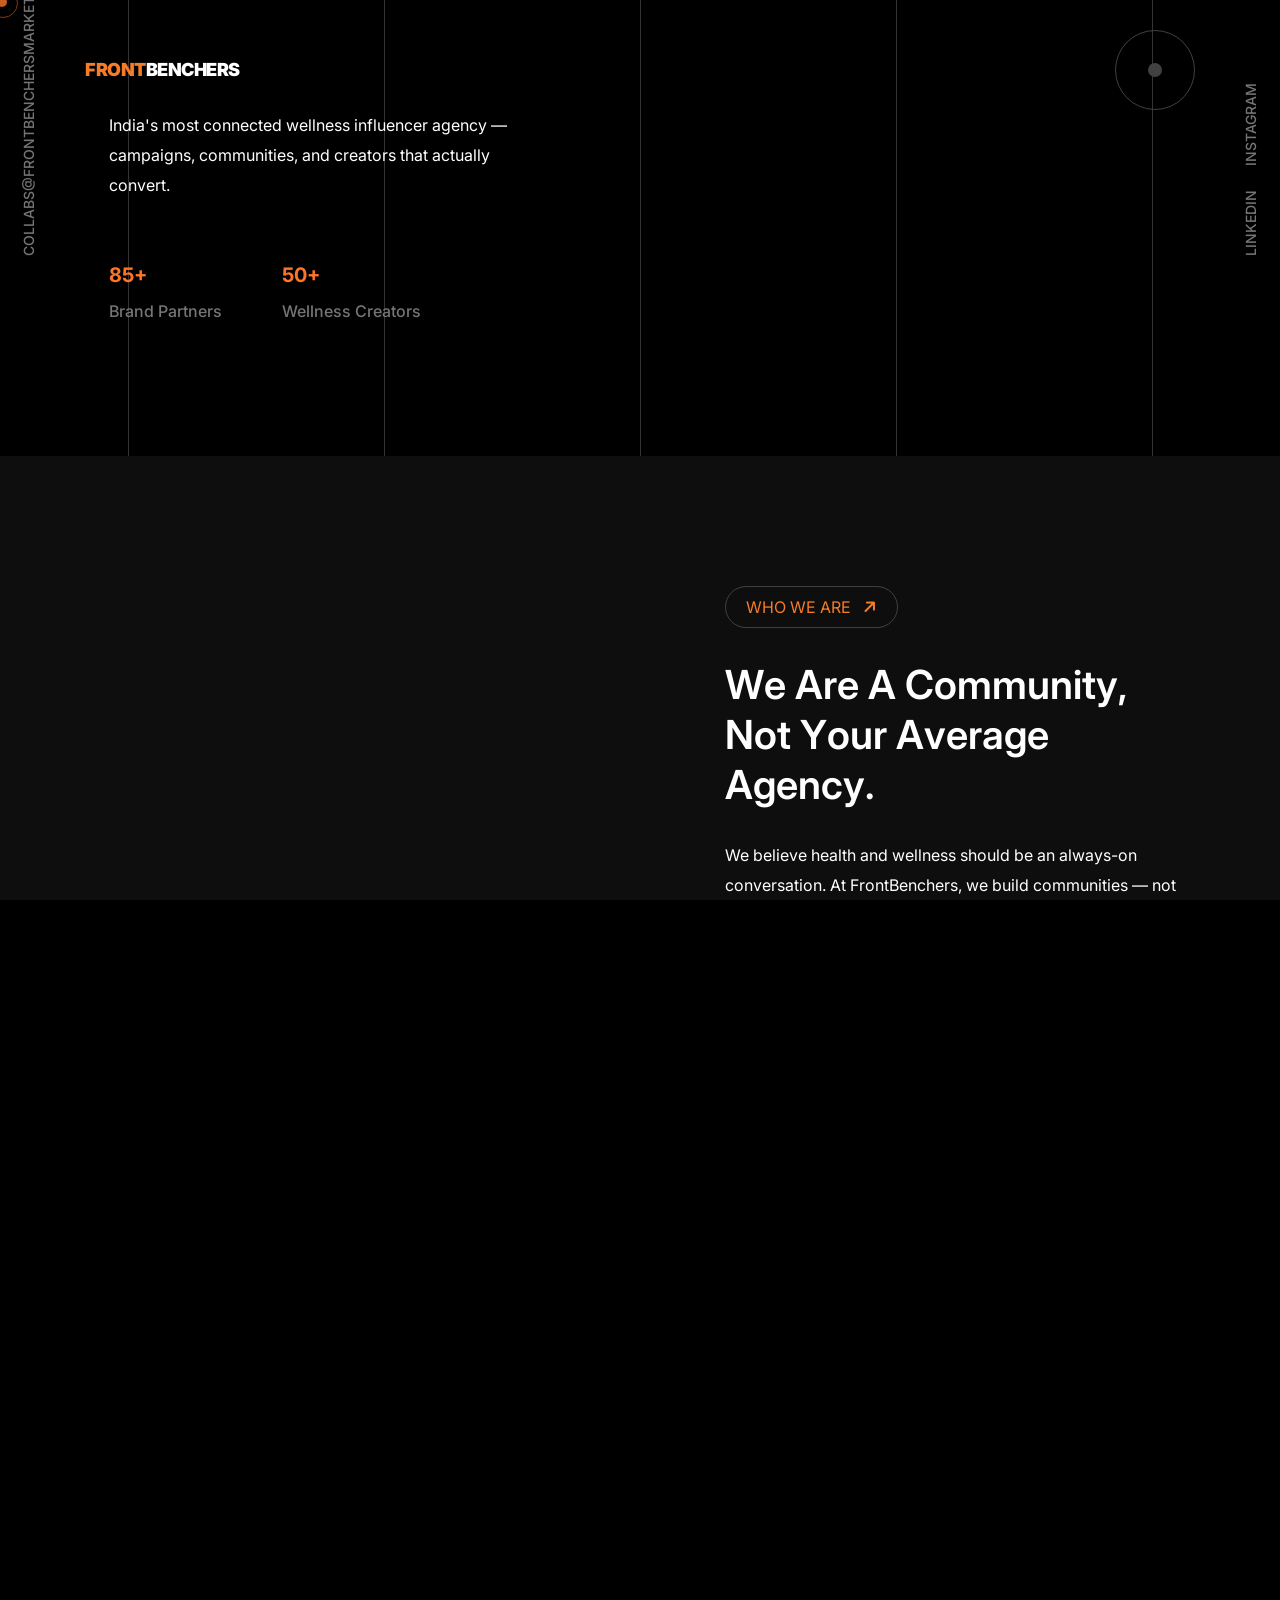
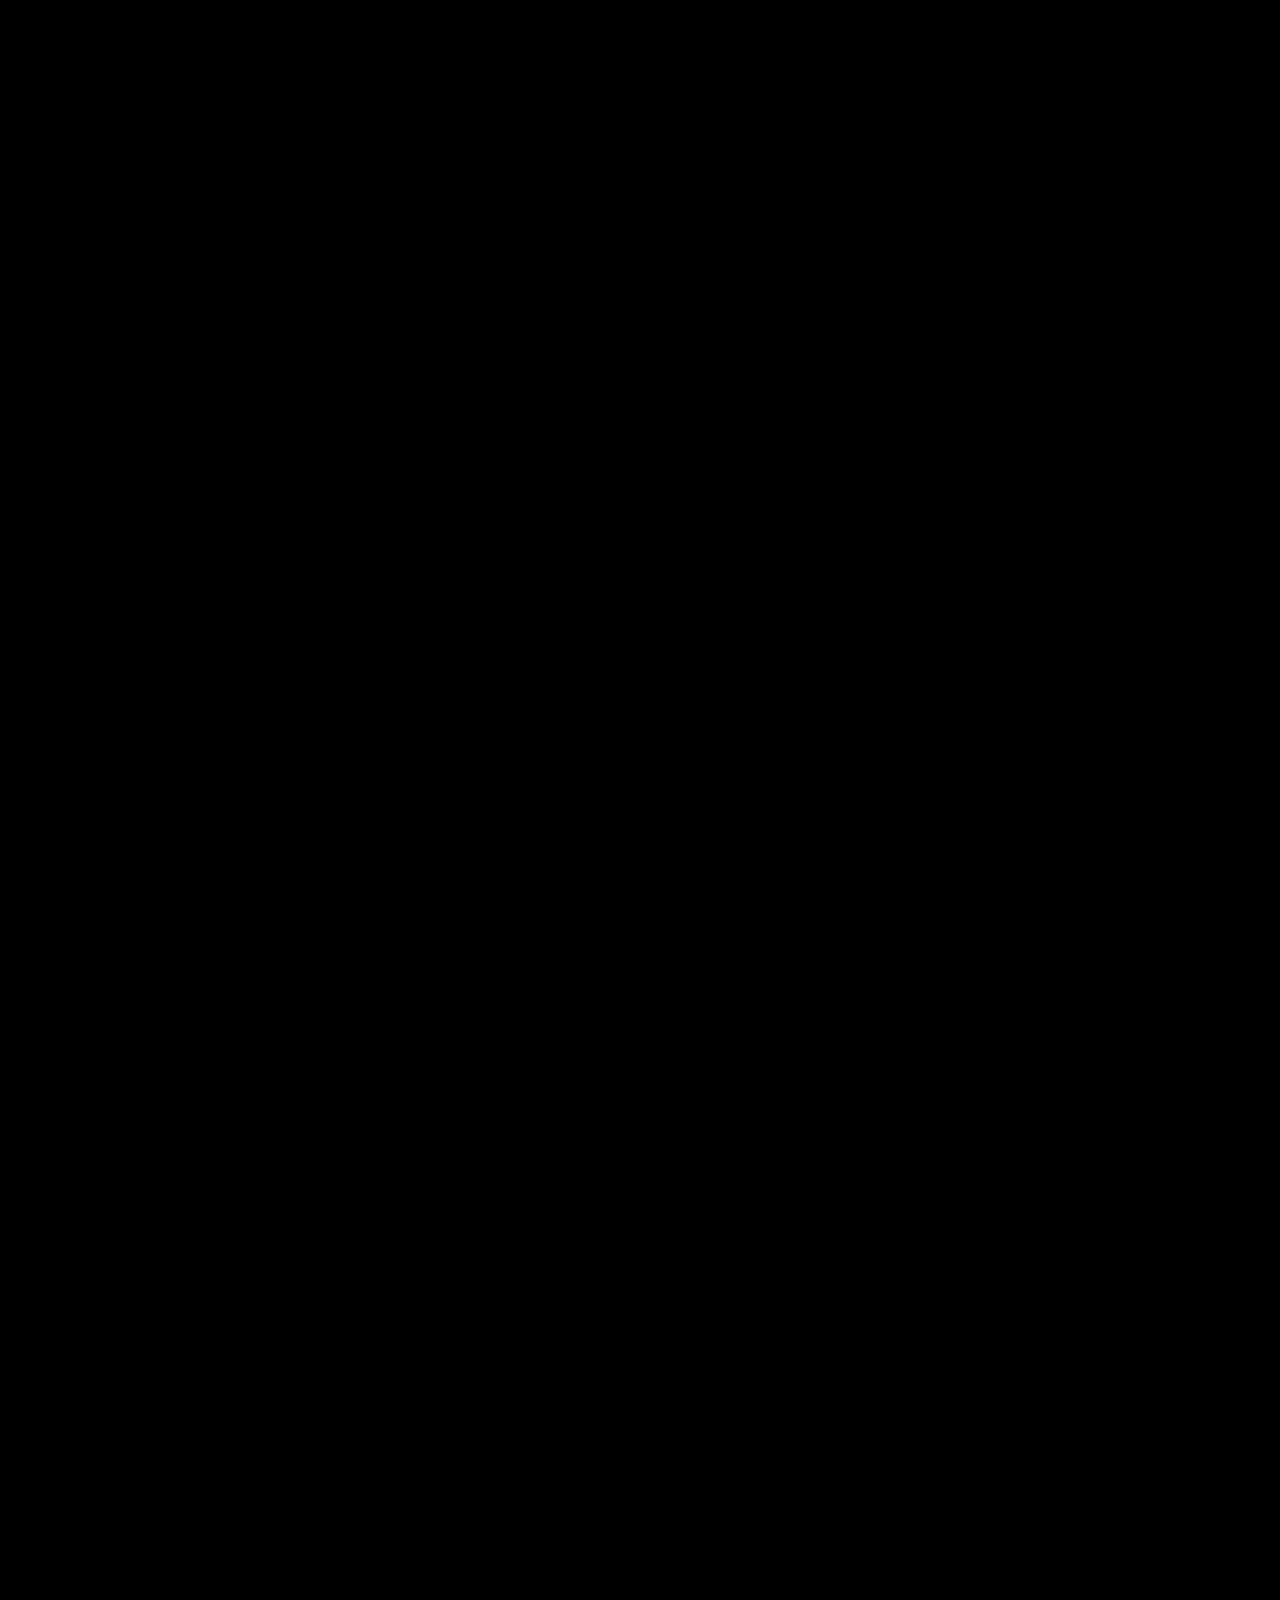
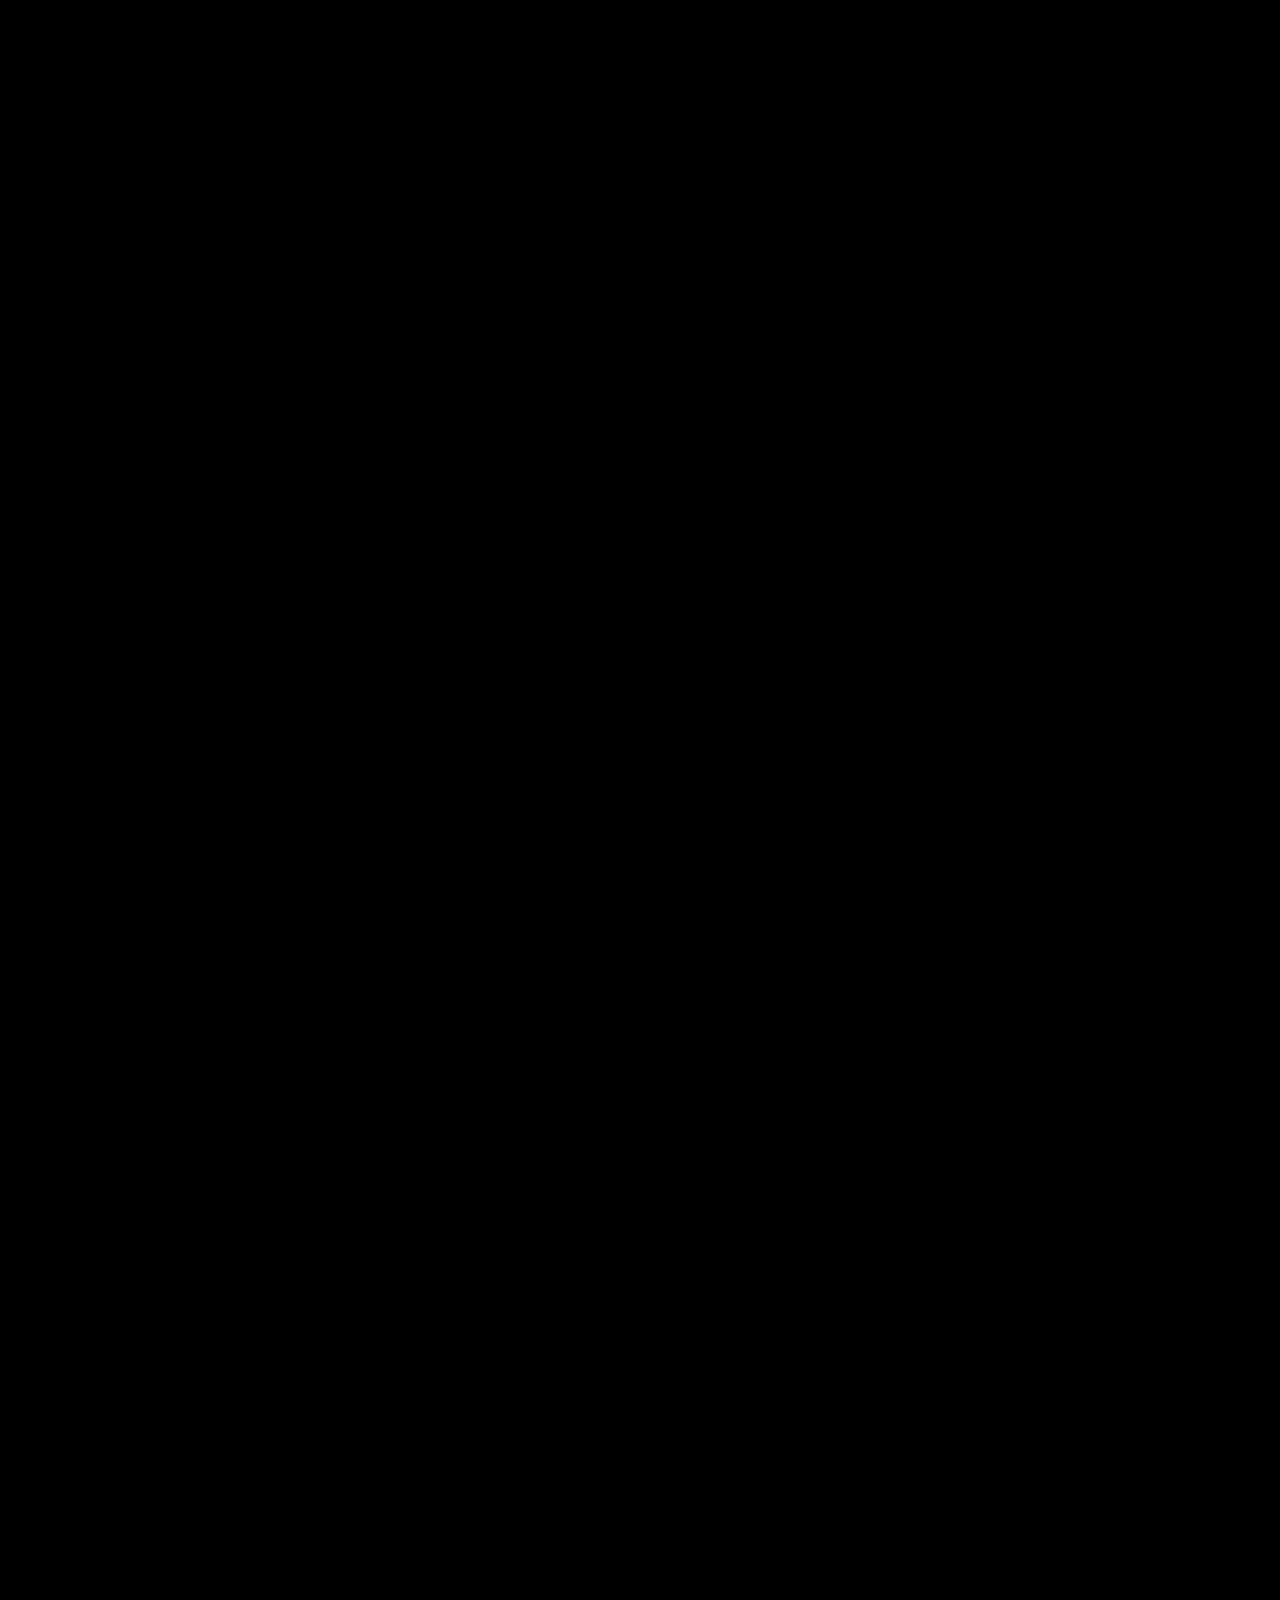
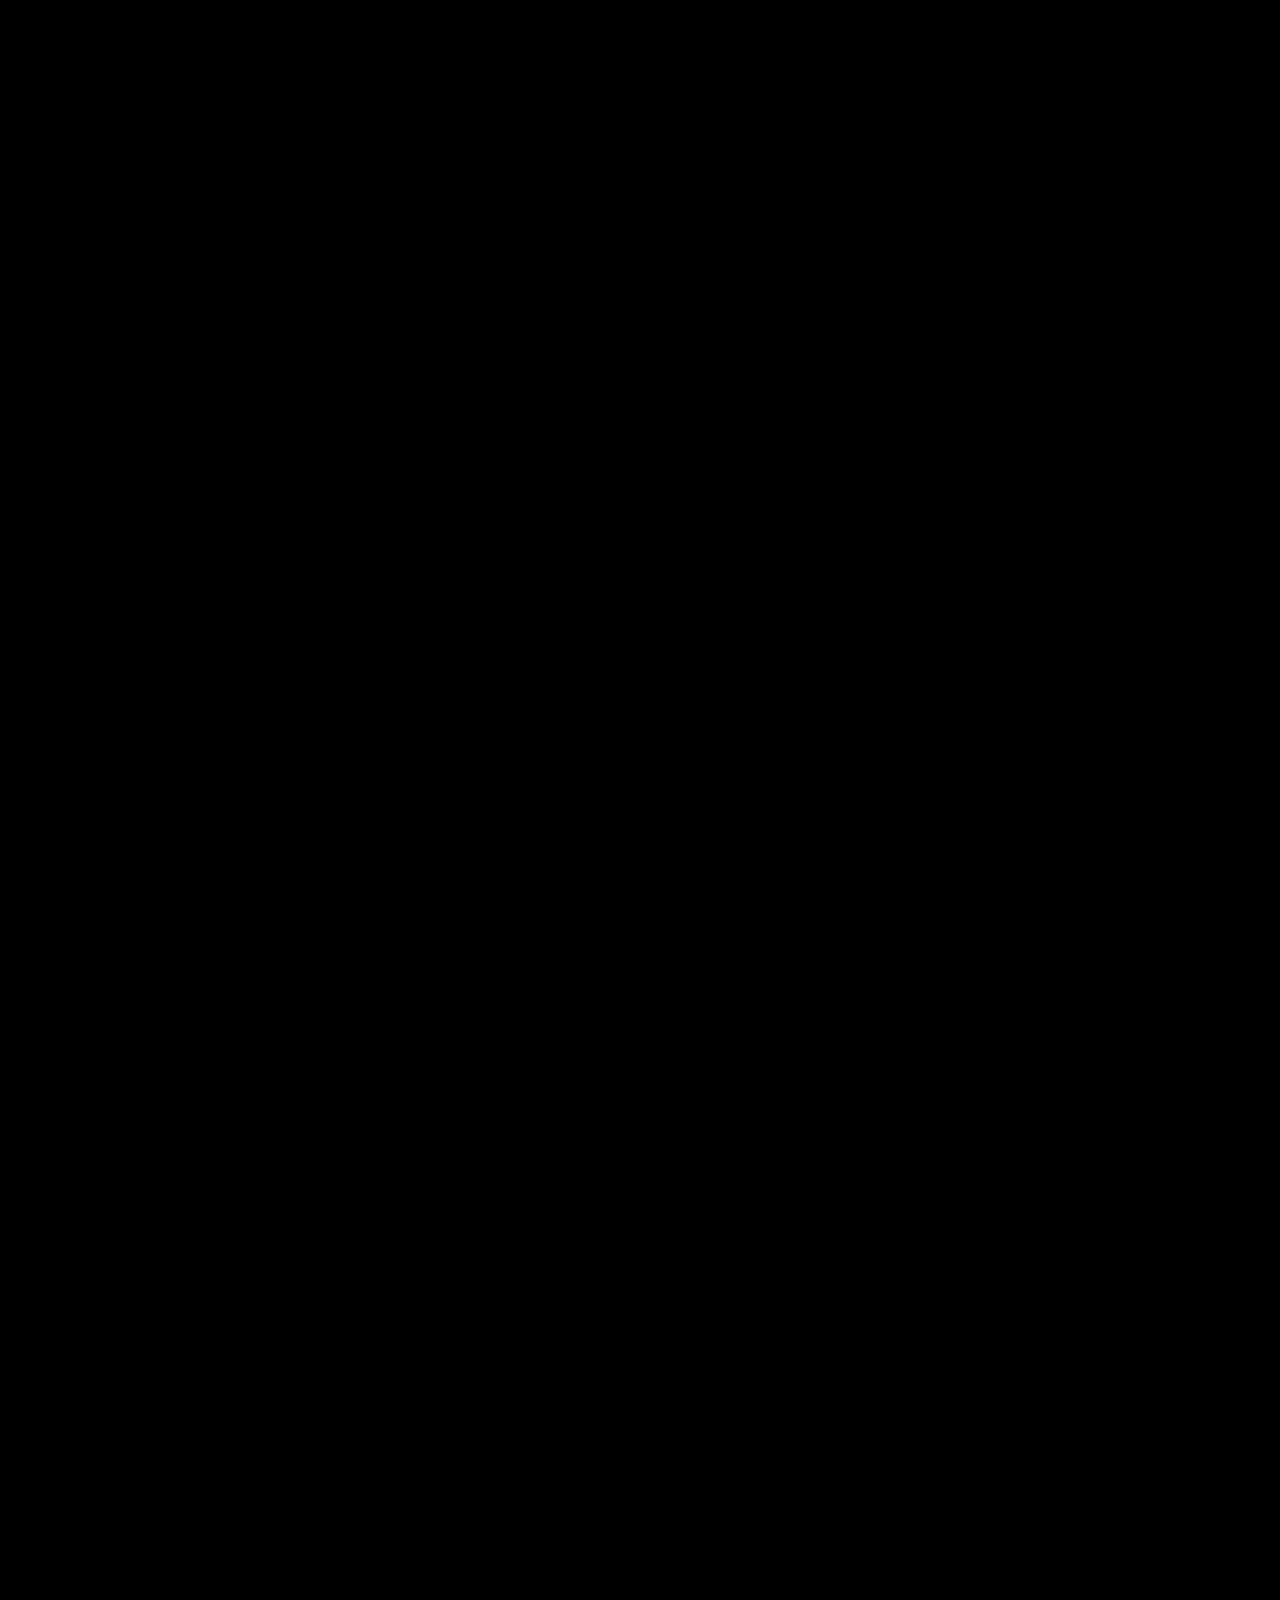
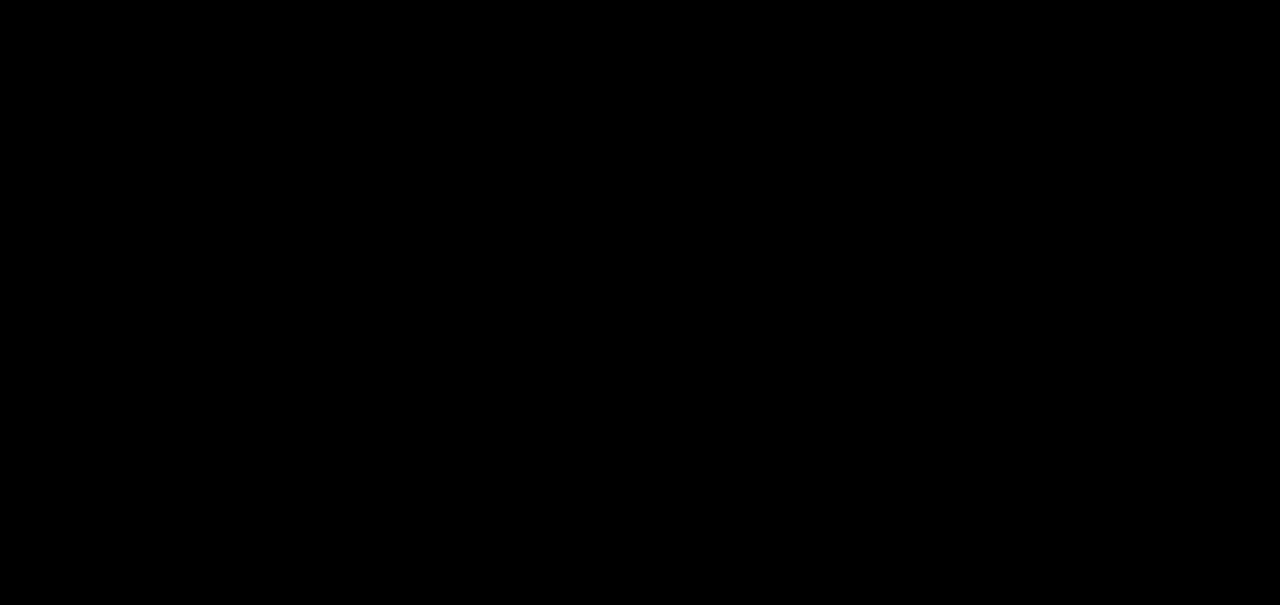
==== commit 8e961cf9: "Fix three UI bugs: hero text wrapping, hover text visibility, footer email - Wrap interval text in <" ====
--- a/index.html
+++ b/index.html
@@ -69,9 +69,13 @@
          .banner h1, .banner .title-anim { font-size: 13vw !important; line-height: 1.05 !important; }
       }
 
-      /* ===== Footer contact — always stacked ===== */
+      /* ===== Footer contact — single line ===== */
       .footer__single-meta { display: flex !important; flex-direction: column !important; gap: 10px !important; align-items: flex-start !important; }
-      .footer__single-meta a { display: block !important; white-space: normal !important; word-break: break-word !important; }
+      .footer__single-meta a { display: inline-flex !important; align-items: center !important; gap: 6px !important; white-space: nowrap !important; word-break: normal !important; font-size: 13px !important; }
+
+      /* ===== Fix hover text visibility on buttons ===== */
+      .btn--secondary:hover, .btn--tertiary:hover { color: var(--white) !important; }
+      .btn:hover { color: var(--white) !important; }
    </style>
 </head>
 
@@ -162,7 +166,7 @@
                               <span class="text-stroke">Don't Need</span>
                               <span class="interval">
                                  <i class="icon-arrow-top-right"></i>
-                                 Ads. They Need Believers.
+                                 <span>Ads. They Need Believers.</span>
                               </span>
                            </h1>
                            <div class="banner__content-inner">
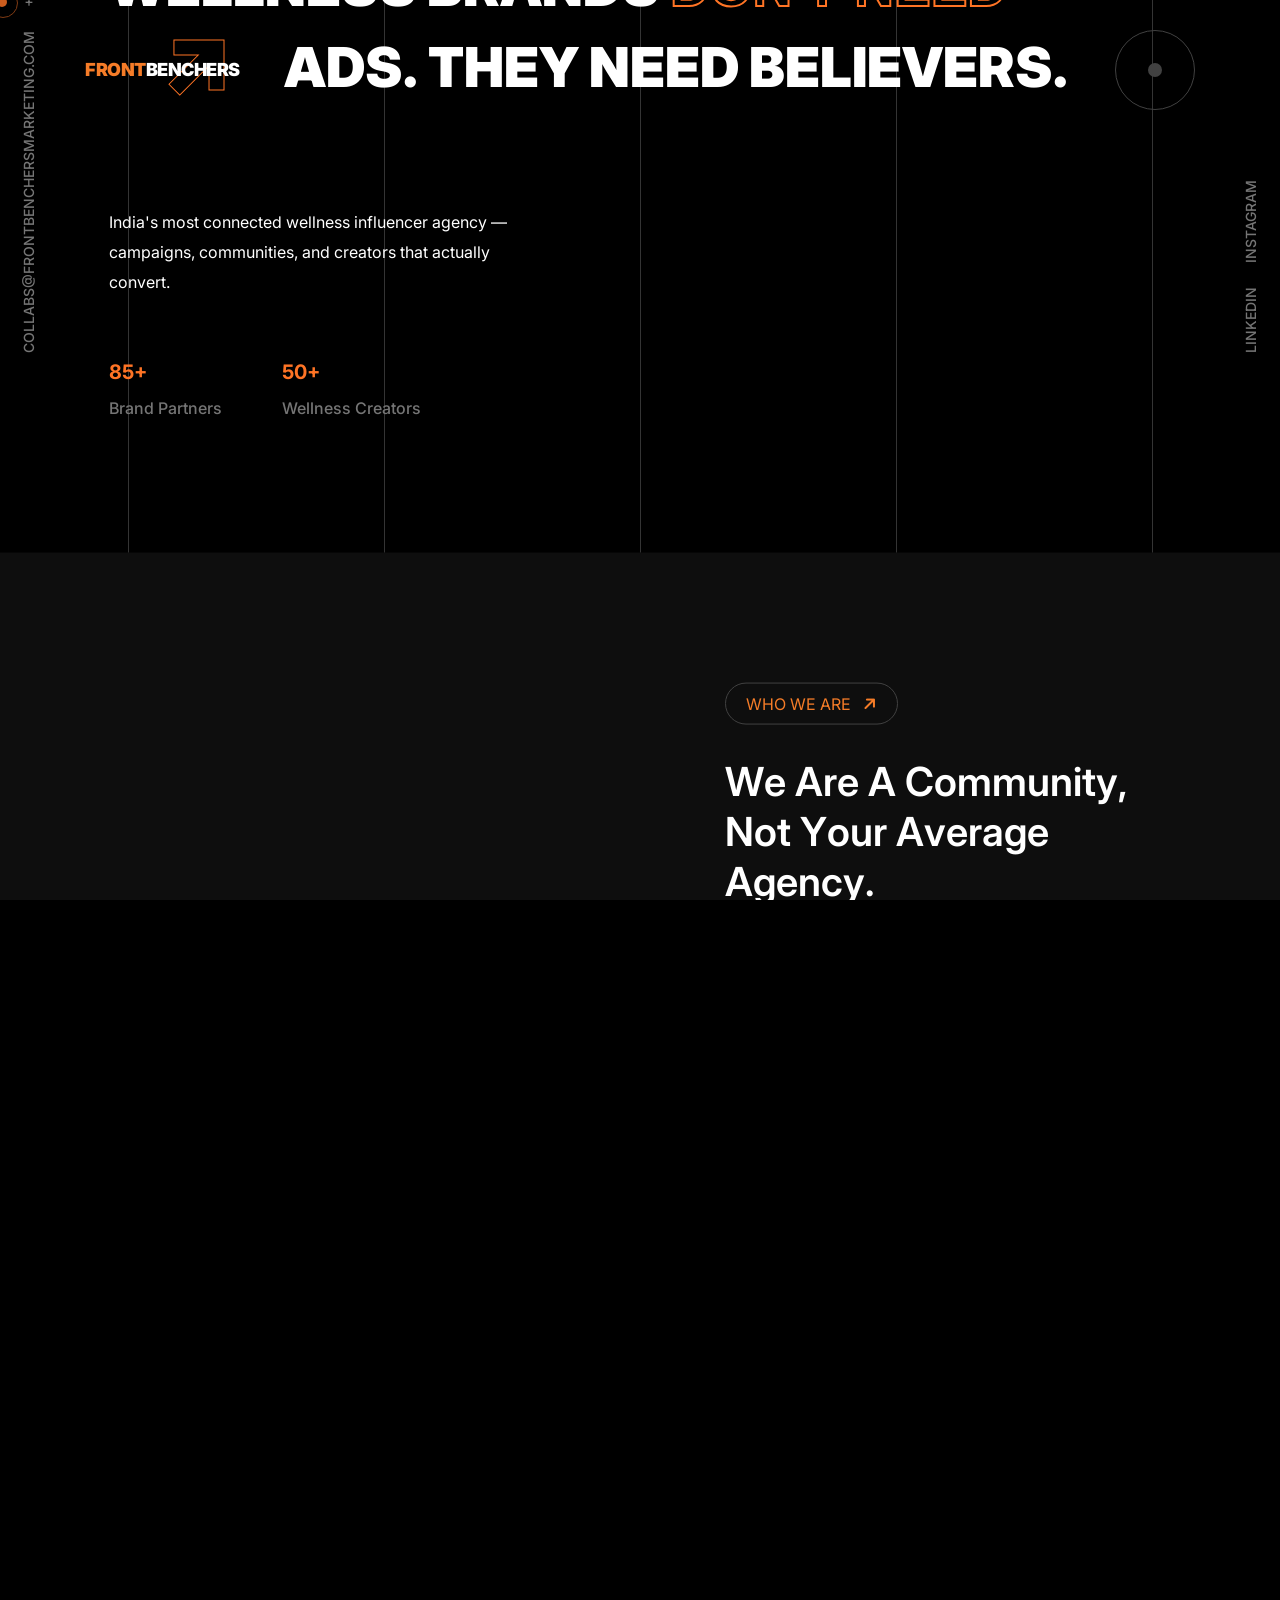
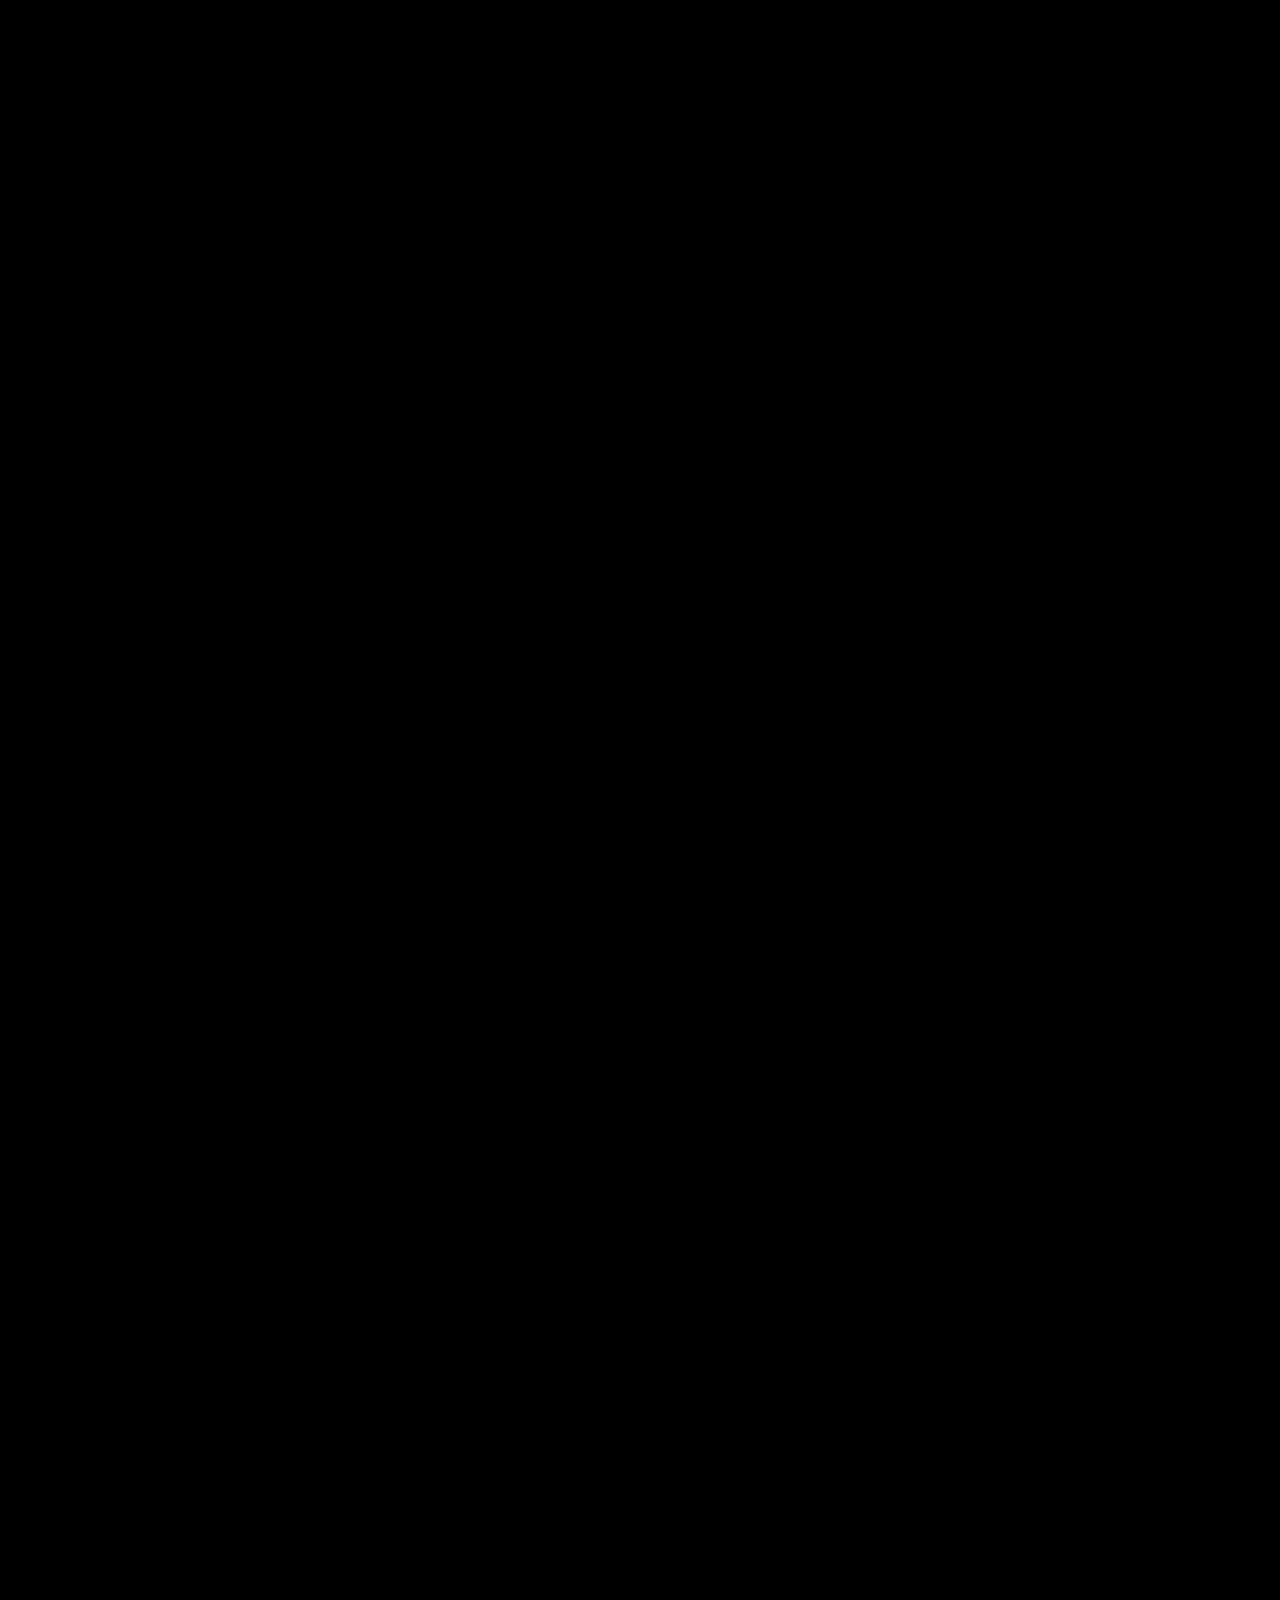
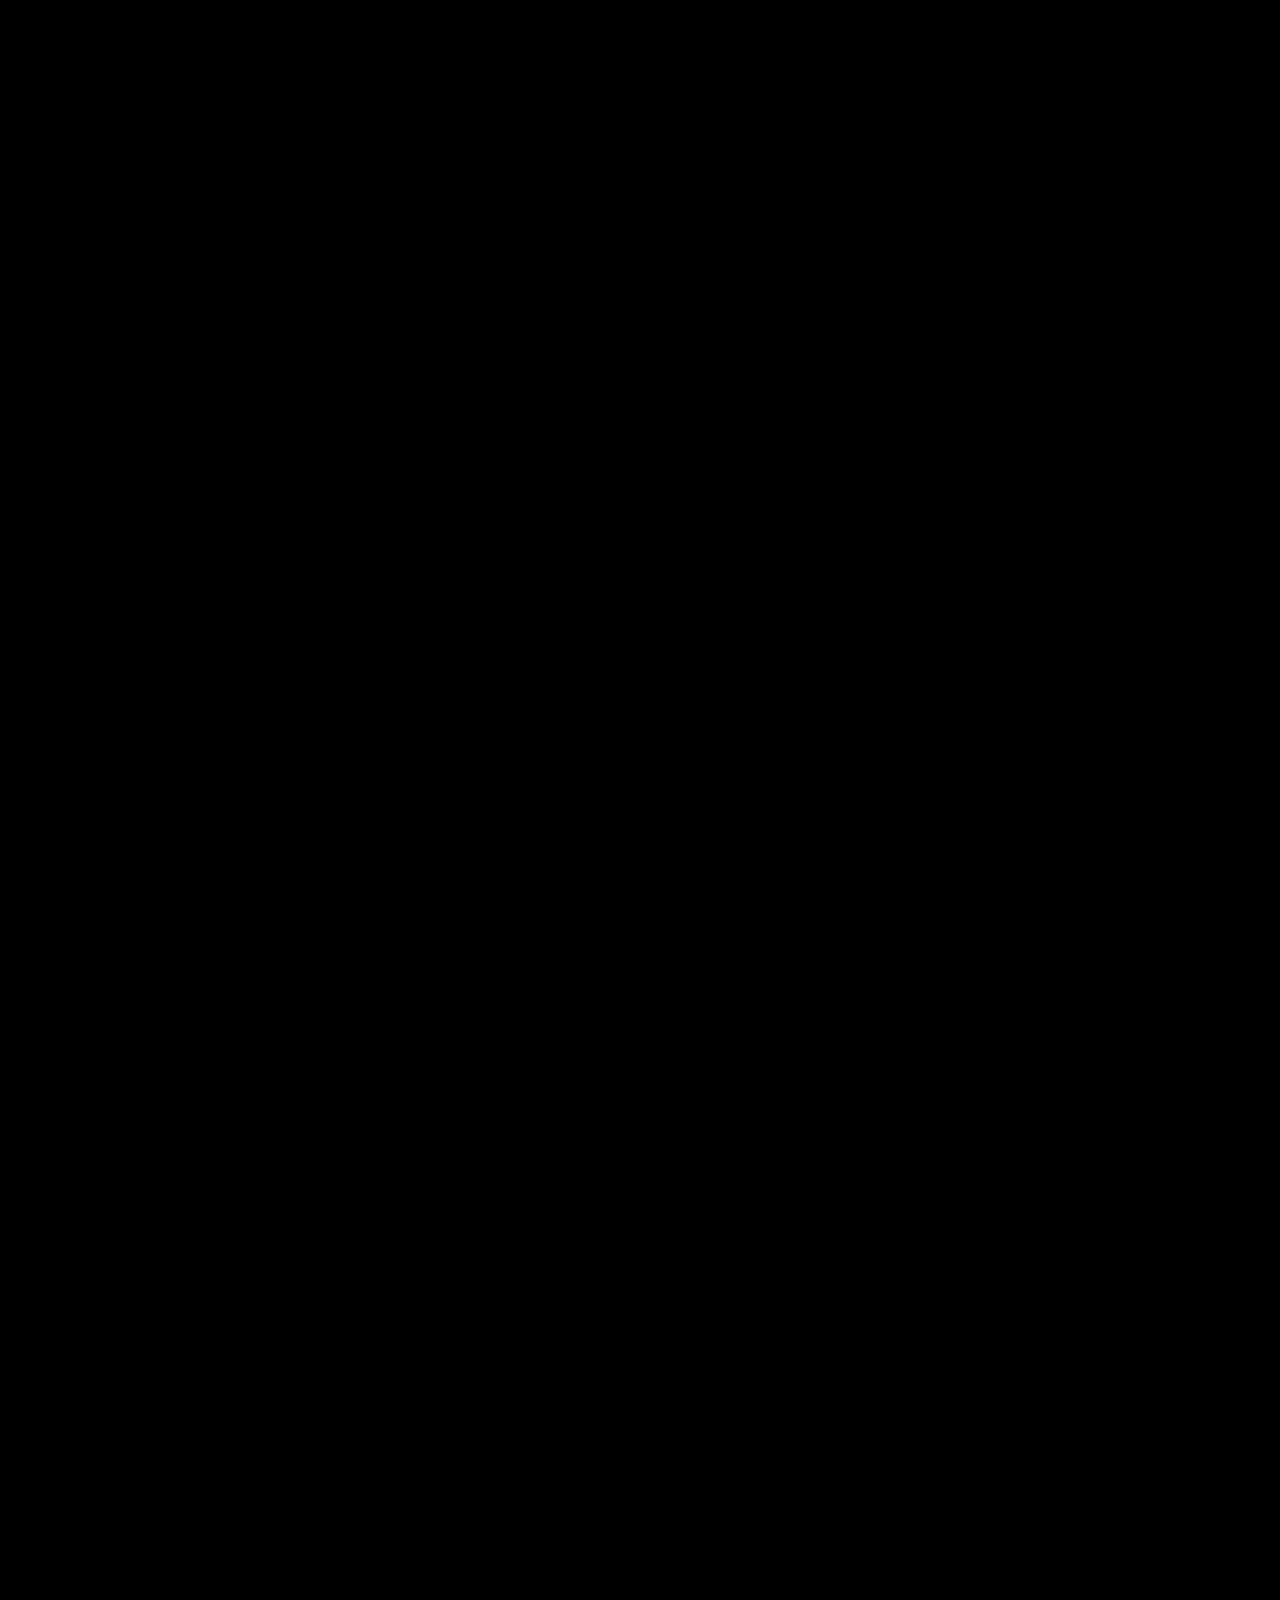
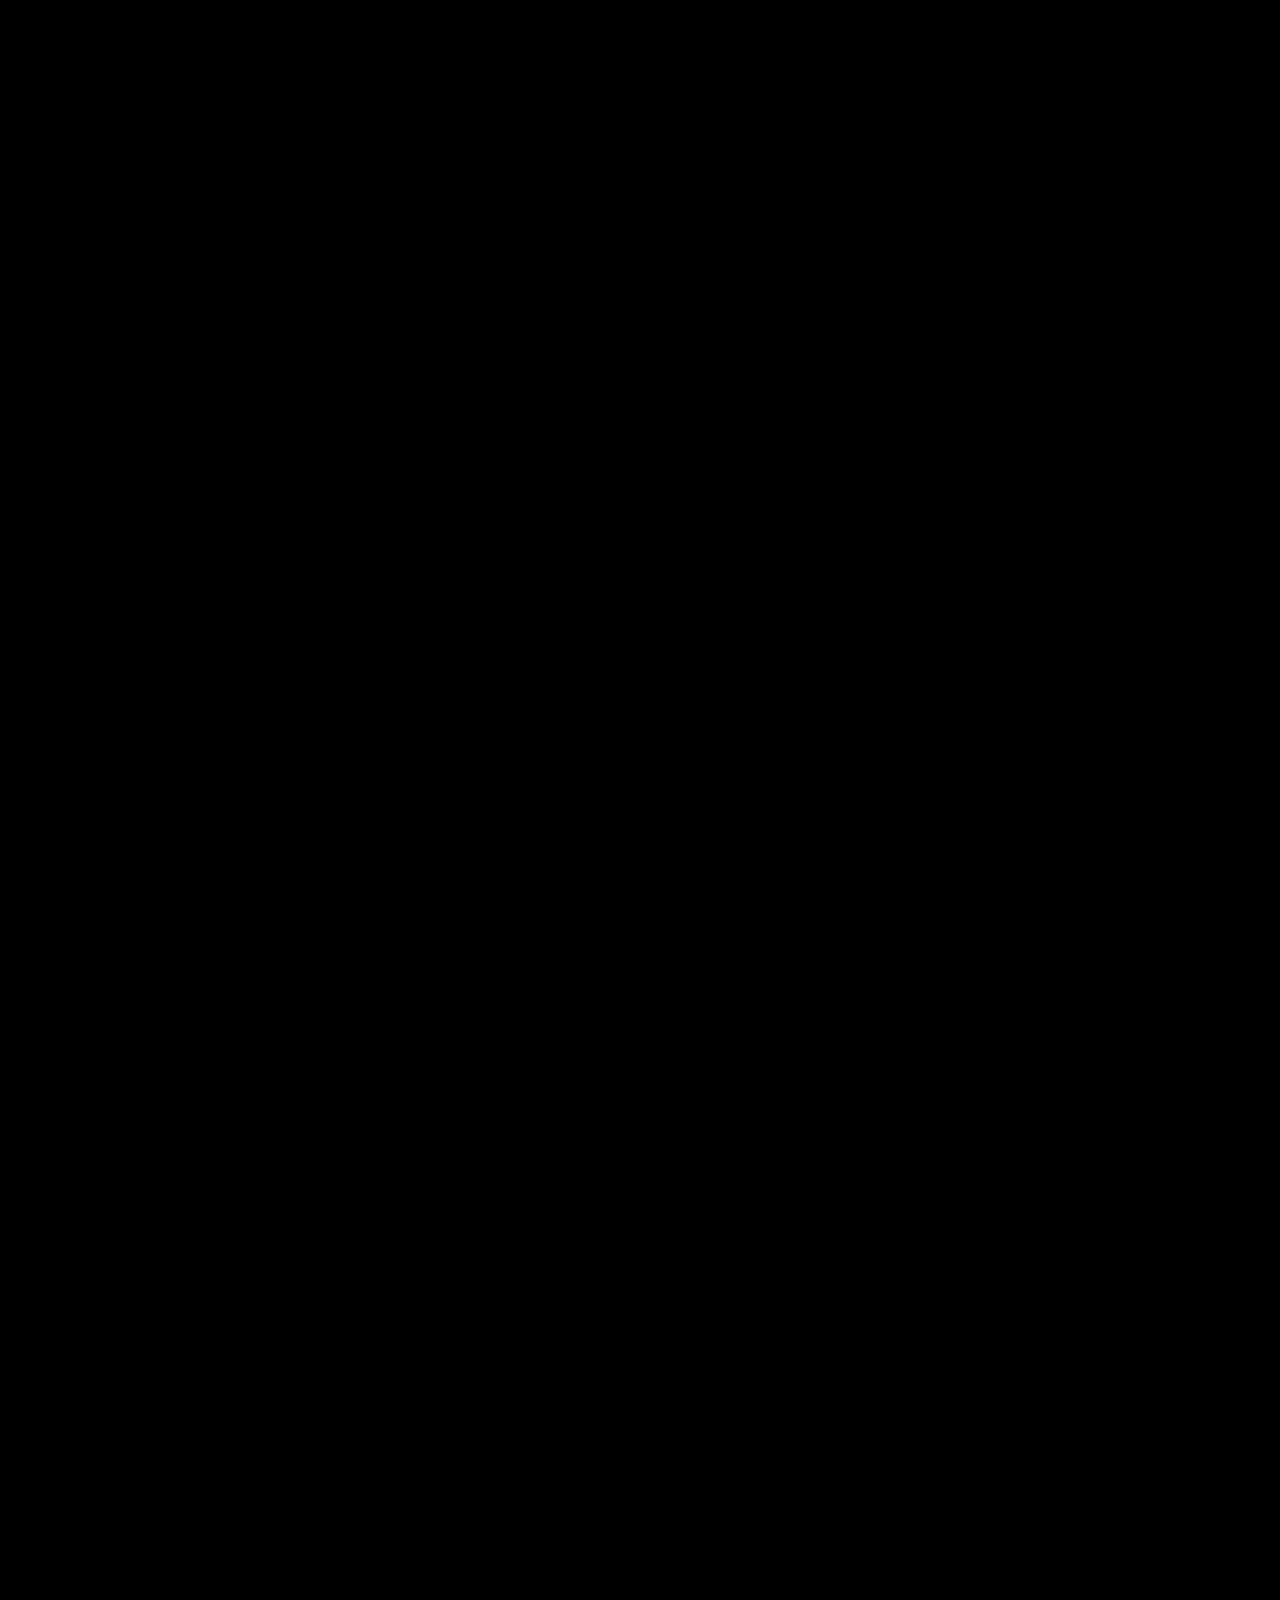
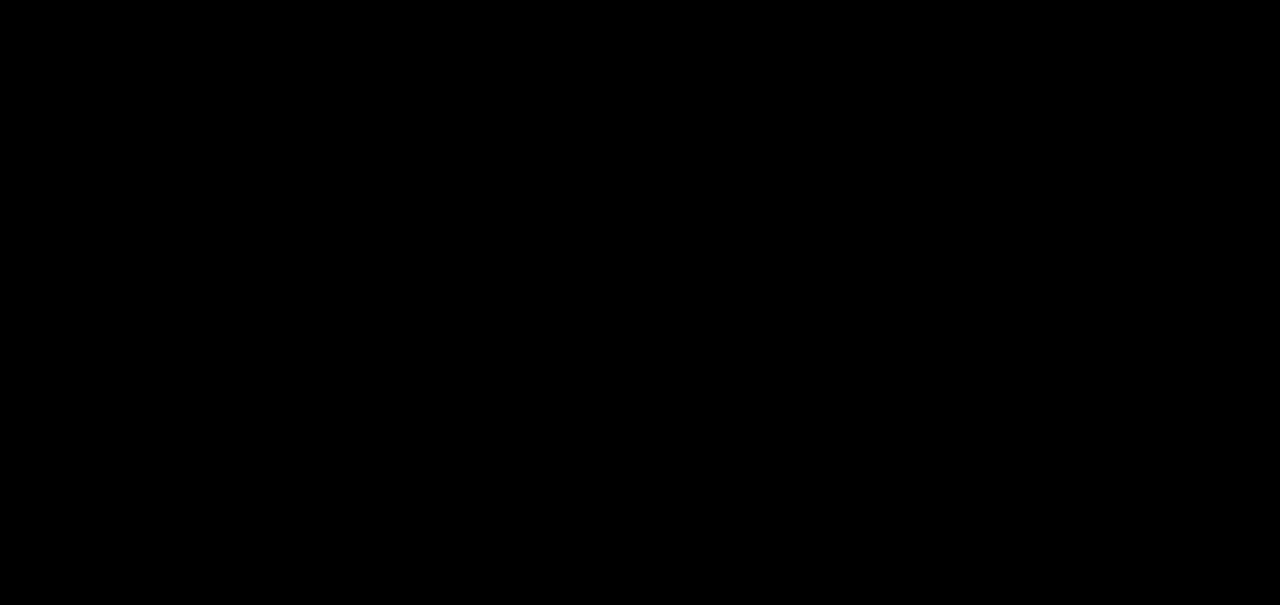
==== commit 9e34d8ab: "Integrate Web3Forms for contact and newsletter forms - Contact form: AJAX submission with inline suc" ====
--- a/index.html
+++ b/index.html
@@ -733,11 +733,16 @@
                         <div class="footer__single-content">
                            <p>Join our newsletter for wellness marketing insights, creator stories, and campaign ideas delivered to your inbox.</p>
                            <div class="footer__single-form">
-                              <form action="#" method="post">
+                              <form id="newsletterFormHome" action="https://api.web3forms.com/submit" method="post">
+                                 <input type="hidden" name="access_key" value="ad79f153-b506-4ff0-9665-e0eaf037b347">
+                                 <input type="hidden" name="subject" value="Newsletter Subscription — FrontBenchers">
+                                 <input type="hidden" name="from_name" value="FrontBenchers Newsletter">
+                                 <input type="checkbox" name="botcheck" style="display:none">
                                  <div class="input-email">
                                     <input type="email" name="subscribe-news" id="subscribeNews" placeholder="Enter Your Email" required>
                                     <button type="submit" class="subscribe"><i class="fa-sharp fa-solid fa-paper-plane"></i></button>
                                  </div>
+                                 <p id="newsletterMsgHome" style="display:none; font-size: 13px; margin-top: 8px;"></p>
                               </form>
                            </div>
                         </div>
@@ -793,5 +798,38 @@
    <script src="assets/vendor/vanilla-tilt/tilt.jquery.js"></script>
    <script src="assets/js/plugins.js"></script>
    <script src="assets/js/main.js"></script>
+   <script>
+      // ── Footer Newsletter (home page) ─────────────────────────────
+      document.getElementById('newsletterFormHome').addEventListener('submit', async function (e) {
+         e.preventDefault();
+         const btn = this.querySelector('[type="submit"]');
+         const msg = document.getElementById('newsletterMsgHome');
+
+         btn.disabled = true;
+         msg.style.display = 'none';
+
+         try {
+            const res = await fetch('https://api.web3forms.com/submit', {
+               method: 'POST',
+               headers: { 'Content-Type': 'application/json', Accept: 'application/json' },
+               body: JSON.stringify(Object.fromEntries(new FormData(this)))
+            });
+            const data = await res.json();
+            if (data.success) {
+               msg.textContent = '✅ You\'re subscribed!';
+               msg.style.color = '#4caf50';
+               this.reset();
+            } else {
+               throw new Error(data.message || 'Subscription failed');
+            }
+         } catch (err) {
+            msg.textContent = '❌ Try again or email us directly.';
+            msg.style.color = '#f44336';
+         } finally {
+            msg.style.display = 'block';
+            btn.disabled = false;
+         }
+      });
+   </script>
 </body>
 </html>
